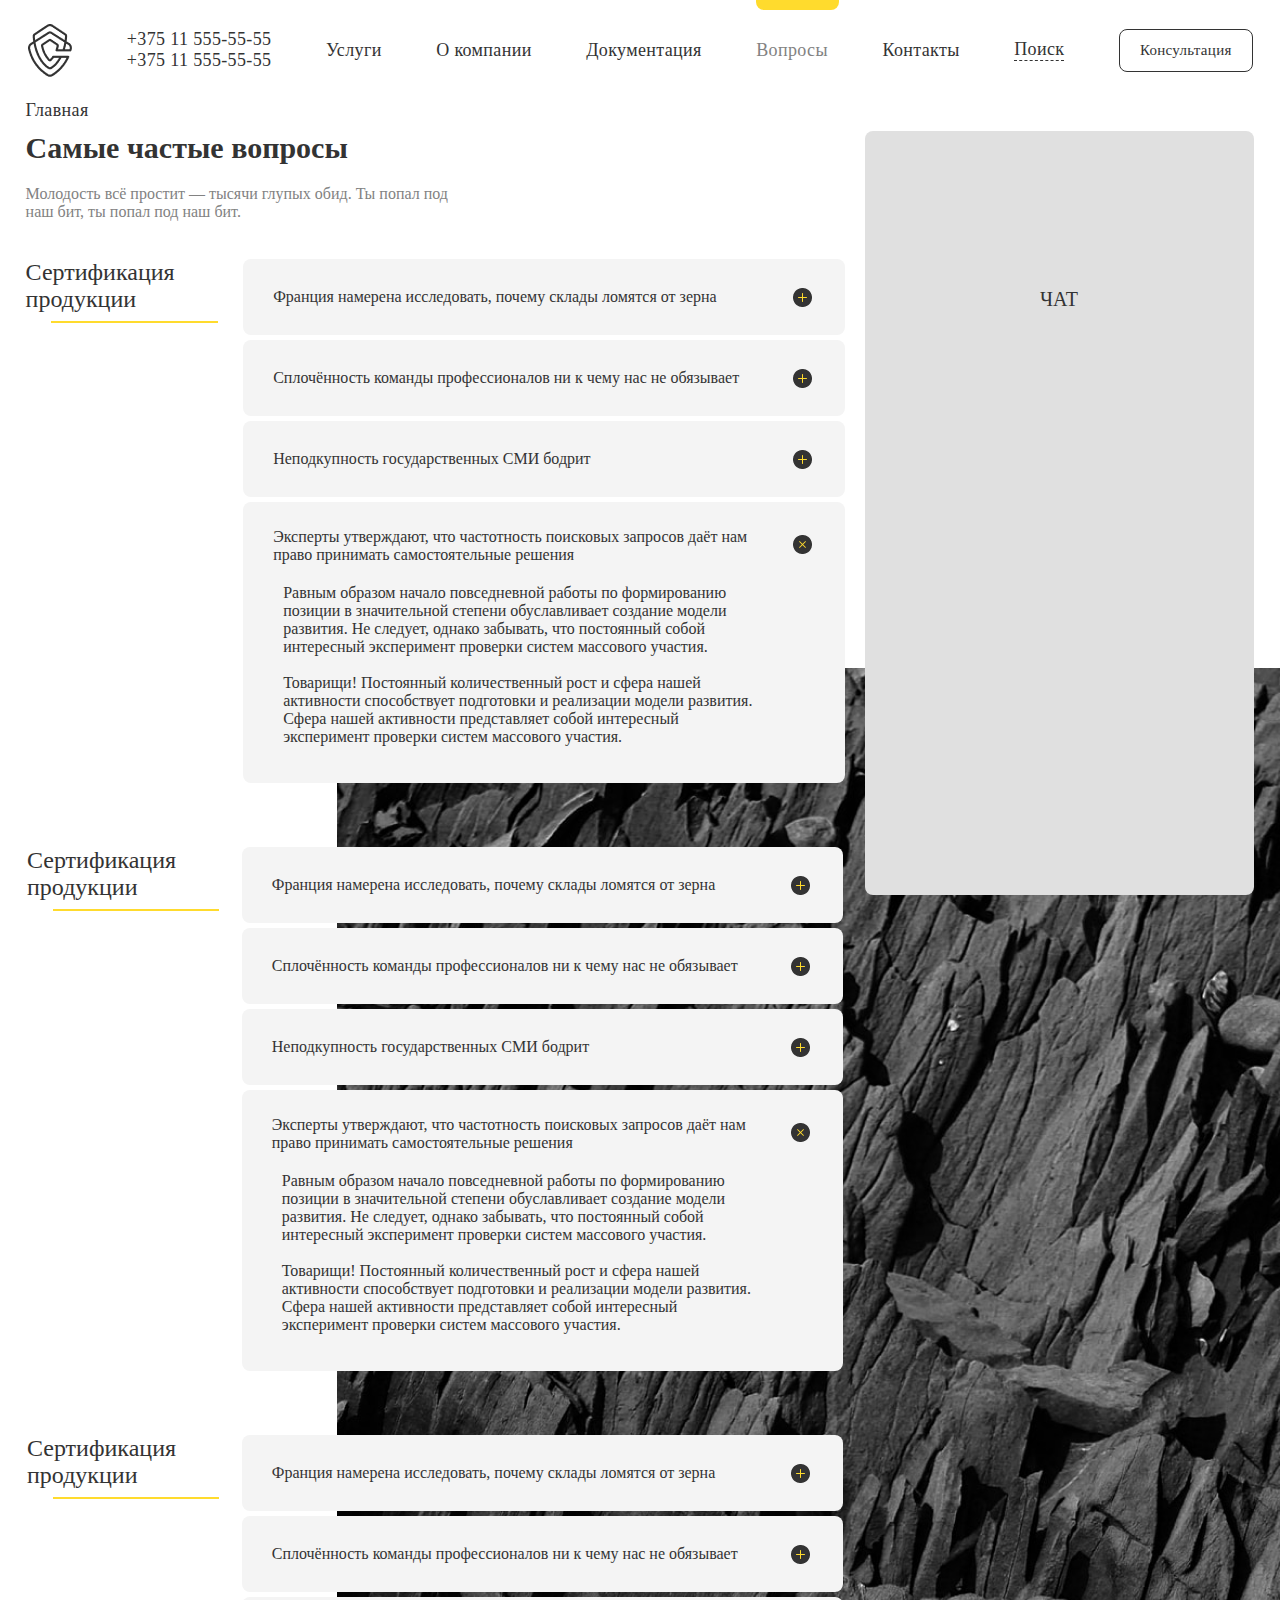
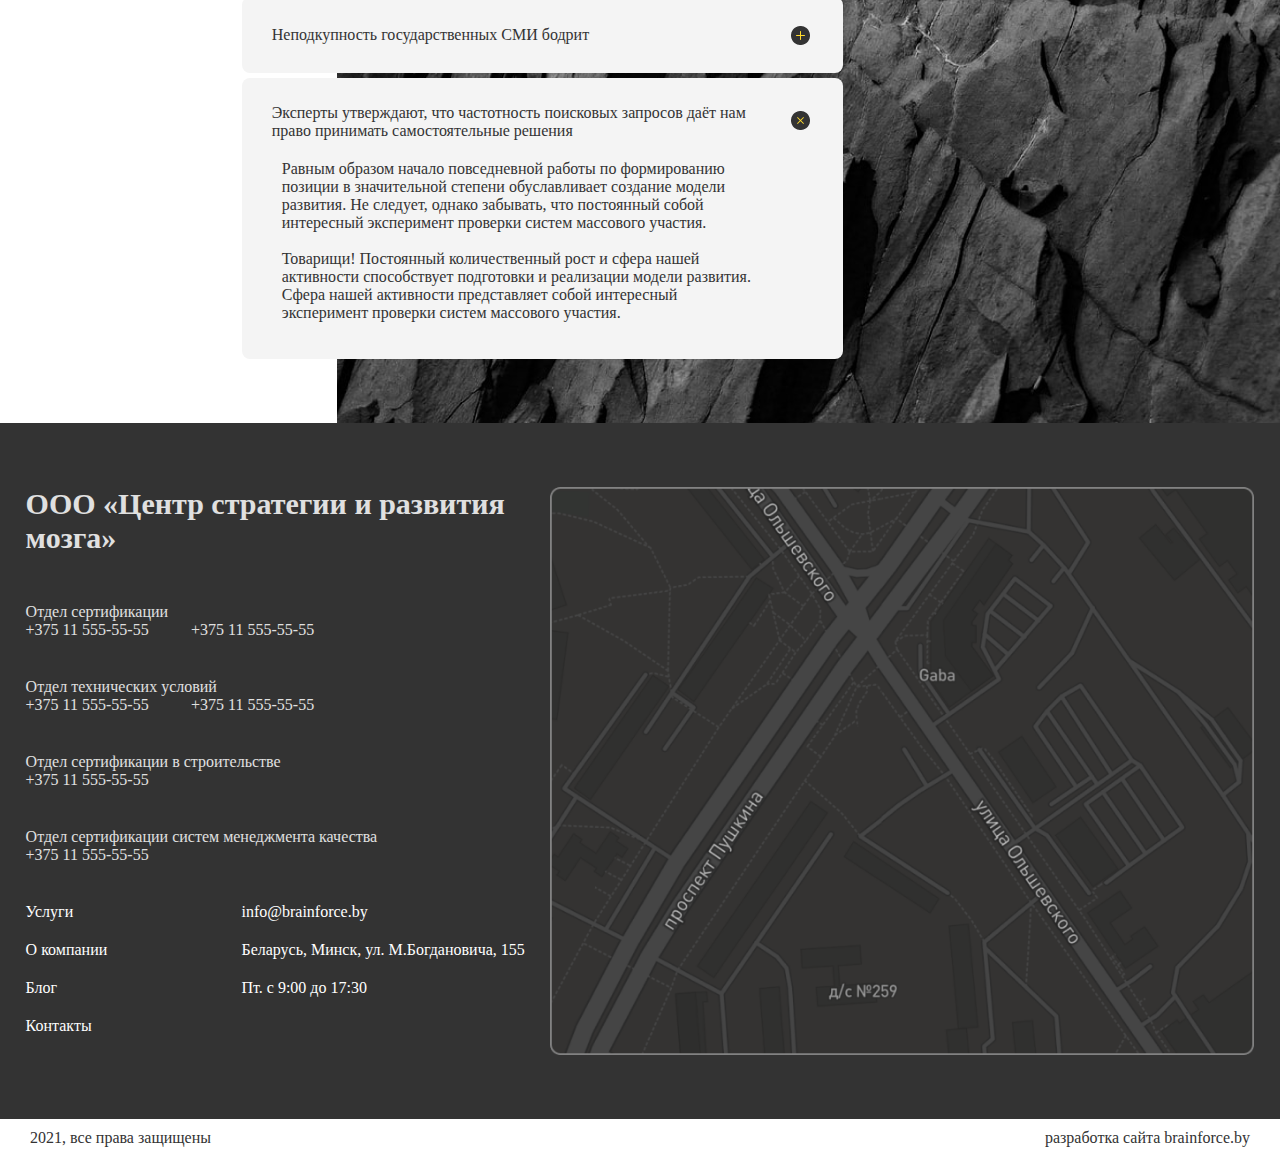
==== index.html @ d30e18b6 "Create project" ====
<!DOCTYPE html>
<html>
  <head>
    <title>BrainForce</title>
    <meta charset="utf-8" />
    <meta http-equiv="X-UA-Compatible" content="IE=edge,chrome=1" />
    <meta name="description" content="Demo Project" />
    <meta name="viewport" content="width=device-width, initial-scale=1" />
    <link href="./CSS/style.css" rel="stylesheet" />
  </head>
  <body style="margin: 0px">
    <header>
      <img src="./src/Vector.png" />
      <div>
        <div>+375 11 555-55-55</div>
        <div>+375 11 555-55-55</div>
      </div>
      <div>Услуги</div>
      <div>О компании</div>
      <div>Документация</div>
      <div>
        <div id="yellowRectangle"></div>
        <div style="color: #828282">Вопросы</div>
      </div>
      <div>Контакты</div>
      <div style="border-bottom: 1px dashed #333333">Поиск</div>
      <button id="consultation">Консультация</button>
    </header>
    <!-- 
    <img
      src="./src/Rectangle 173.png"
      style="
        position: absolute;
        ri
        /* width: 943px;
        height: 1355px; */
        left: 497px;
        /* top: 1048px; */
        width: 70%;
        /* height: 100%; */
        object-fit: cover;
      "
    /> -->
    <main id="main">
      <div id="general">Главная</div>
      <div
        style="
          background: url(./src/Rectangle\ 173.png) right bottom no-repeat;
          width: 100%;
          height: 100%;
          object-fit: cover;
        "
      >
        <div id="common">
          <div style="display: flex; flex-direction: column; flex: 3">
            <div>
              <div id="mostPopularQuestion">Самые частые вопросы</div>

              <div id="qoute">
                Молодость всё простит — тысячи глупых обид. Ты попал под наш
                бит, ты попал под наш бит.
              </div>
            </div>
            <div style="display: flex; flex-direction: column">
              <div id="generalText">
                <div
                  style="
                    display: flex;
                    flex-direction: row;
                    justify-content: space-between;
                  "
                >
                  <div style="margin-right: 2vw">
                    <div id="productCertification">Сертификация продукции</div>
                    <div id="line"></div>
                  </div>

                  <div style="display: flex; flex-direction: column">
                    <div id="buble">
                      <span
                        style="
                          font-family: Geometria;
                          font-style: normal;
                          font-weight: 500;
                          font-size: 16px;
                          line-height: 150%;
                          color: #333333;
                          margin-left: 30px;
                          margin-right: 30px;
                        "
                      >
                        Франция намерена исследовать, почему склады ломятся от
                        зерна
                      </span>
                      <img
                        src="./src/more.png"
                        style="width: 66 px; float: right; margin-right: 33px"
                      />
                    </div>
                    <div id="buble">
                      <span
                        style="
                          font-family: Geometria;
                          font-style: normal;
                          font-weight: 500;
                          font-size: 16px;
                          line-height: 150%;
                          color: #333333;
                          margin-left: 30px;
                        "
                      >
                        Сплочённость команды профессионалов ни к чему нас не
                        обязывает
                      </span>
                      <img
                        src="./src/more.png"
                        style="width: 66 px; float: right; margin-right: 33px"
                      />
                    </div>
                    <div id="buble">
                      <span
                        style="
                          font-family: Geometria;
                          font-style: normal;
                          font-weight: 500;
                          font-size: 16px;
                          line-height: 150%;
                          color: #333333;
                          margin-left: 30px;
                        "
                      >
                        Неподкупность государственных СМИ бодрит
                      </span>
                      <img
                        src="./src/more.png"
                        style="width: 66 px; float: right; margin-right: 33px"
                      />
                    </div>
                    <div id="bigBuble">
                      <div style="display: flex; flex-direction: row">
                        <div
                          style="
                            margin-left: 30px;
                            display: flex;
                            flex-direction: column;
                            justify-content: space-between;
                          "
                        >
                          <span
                            style="
                              font-family: Geometria;
                              font-style: normal;
                              font-weight: 500;
                              font-size: 16px;
                              color: #333333;

                              margin-bottom: 20px;
                              max-width: 600px;
                              margin-top: 26px;
                            "
                          >
                            Эксперты утверждают, что частотность поисковых
                            запросов даёт нам право принимать самостоятельные
                            решения
                          </span>

                          <span
                            style="
                              font-family: Geometria;
                              font-style: normal;
                              font-weight: normal;
                              font-size: 16px;
                              max-width: 551px;
                              color: #333333;
                              /* white-space: pre-line; */
                              /* margin-bottom: 37px; */
                              margin-left: 10px;
                            "
                            >Равным образом начало повседневной работы по
                            формированию позиции в значительной степени
                            обуславливает создание модели развития. Не следует,
                            однако забывать, что постоянный собой интересный
                            эксперимент проверки систем массового участия.
                          </span>
                          <br />
                          <span
                            style="
                              font-family: Geometria;
                              font-style: normal;
                              font-weight: normal;
                              font-size: 16px;
                              max-width: 551px;
                              color: #333333;
                              /* white-space: pre-line; */
                              margin-bottom: 37px;
                              margin-left: 10px;
                            "
                          >
                            Товарищи! Постоянный количественный рост и сфера
                            нашей активности способствует подготовки и
                            реализации модели развития. Сфера нашей активности
                            представляет собой интересный эксперимент проверки
                            систем массового участия.
                          </span>
                        </div>
                        <img
                          src="./src/more (1).png"
                          style="
                            object-fit: contain;
                            margin-right: 33px;
                            margin-left: 33px;
                            margin-top: 33px;
                            align-self: flex-start;
                          "
                        />
                      </div>
                    </div>
                  </div>
                </div>
                <div
                  style="
                    display: flex;
                    flex-direction: row;
                    justify-content: space-around;
                  "
                >
                  <div style="margin-right: 20px">
                    <div id="productCertification">Сертификация продукции</div>
                    <div id="line"></div>
                  </div>
                  <div style="display: flex; flex-direction: column">
                    <div id="buble">
                      <span
                        style="
                          font-family: Geometria;
                          font-style: normal;
                          font-weight: 500;
                          font-size: 16px;
                          line-height: 150%;
                          color: #333333;
                          margin-left: 30px;
                        "
                      >
                        Франция намерена исследовать, почему склады ломятся от
                        зерна
                      </span>
                      <img
                        src="./src/more.png"
                        style="width: 66 px; float: right; margin-right: 33px"
                      />
                    </div>
                    <div id="buble">
                      <span
                        style="
                          font-family: Geometria;
                          font-style: normal;
                          font-weight: 500;
                          font-size: 16px;
                          line-height: 150%;
                          color: #333333;
                          margin-left: 30px;
                        "
                      >
                        Сплочённость команды профессионалов ни к чему нас не
                        обязывает
                      </span>
                      <img
                        src="./src/more.png"
                        style="width: 66 px; float: right; margin-right: 33px"
                      />
                    </div>
                    <div id="buble">
                      <span
                        style="
                          font-family: Geometria;
                          font-style: normal;
                          font-weight: 500;
                          font-size: 16px;
                          line-height: 150%;
                          color: #333333;
                          margin-left: 30px;
                        "
                      >
                        Неподкупность государственных СМИ бодрит
                      </span>
                      <img
                        src="./src/more.png"
                        style="float: right; margin-right: 33px"
                      />
                    </div>
                    <div id="bigBuble">
                      <div style="display: flex; flex-direction: row">
                        <div
                          style="
                            margin-left: 30px;
                            display: flex;
                            flex-direction: column;
                            justify-content: space-between;
                          "
                        >
                          <span
                            style="
                              font-family: Geometria;
                              font-style: normal;
                              font-weight: 500;
                              font-size: 16px;
                              color: #333333;

                              margin-bottom: 20px;
                              max-width: 600px;
                              margin-top: 26px;
                            "
                          >
                            Эксперты утверждают, что частотность поисковых
                            запросов даёт нам право принимать самостоятельные
                            решения
                          </span>

                          <span
                            style="
                              font-family: Geometria;
                              font-style: normal;
                              font-weight: normal;
                              font-size: 16px;
                              max-width: 551px;
                              color: #333333;
                              /* white-space: pre-line; */
                              /* margin-bottom: 37px; */
                              margin-left: 10px;
                            "
                            >Равным образом начало повседневной работы по
                            формированию позиции в значительной степени
                            обуславливает создание модели развития. Не следует,
                            однако забывать, что постоянный собой интересный
                            эксперимент проверки систем массового участия.
                          </span>
                          <br />
                          <span
                            style="
                              font-family: Geometria;
                              font-style: normal;
                              font-weight: normal;
                              font-size: 16px;
                              max-width: 551px;
                              color: #333333;
                              /* white-space: pre-line; */
                              margin-bottom: 37px;
                              margin-left: 10px;
                            "
                          >
                            Товарищи! Постоянный количественный рост и сфера
                            нашей активности способствует подготовки и
                            реализации модели развития. Сфера нашей активности
                            представляет собой интересный эксперимент проверки
                            систем массового участия.
                          </span>
                        </div>
                        <img
                          src="./src/more (1).png"
                          style="
                            object-fit: contain;
                            margin-right: 33px;
                            margin-left: 33px;
                            margin-top: 33px;
                            align-self: flex-start;
                          "
                        />
                      </div>
                    </div>
                  </div>
                </div>
                <div
                  style="
                    display: flex;
                    flex-direction: row;
                    justify-content: space-around;
                  "
                >
                  <div style="margin-right: 20px">
                    <div id="productCertification">Сертификация продукции</div>
                    <div id="line"></div>
                  </div>
                  <div style="display: flex; flex-direction: column">
                    <div id="buble">
                      <span
                        style="
                          font-family: Geometria;
                          font-style: normal;
                          font-weight: 500;
                          font-size: 16px;
                          line-height: 150%;
                          color: #333333;
                          margin-left: 30px;
                        "
                      >
                        Франция намерена исследовать, почему склады ломятся от
                        зерна
                      </span>
                      <img
                        src="./src/more.png"
                        style="float: right; margin-right: 33px"
                      />
                    </div>
                    <div id="buble">
                      <span
                        style="
                          font-family: Geometria;
                          font-style: normal;
                          font-weight: 500;
                          font-size: 16px;
                          line-height: 150%;
                          color: #333333;
                          margin-left: 30px;
                        "
                      >
                        Сплочённость команды профессионалов ни к чему нас не
                        обязывает
                      </span>
                      <img
                        src="./src/more.png"
                        style="float: right; margin-right: 33px"
                      />
                    </div>
                    <div id="buble">
                      <span
                        style="
                          font-family: Geometria;
                          font-style: normal;
                          font-weight: 500;
                          font-size: 16px;
                          line-height: 150%;
                          color: #333333;
                          margin-left: 30px;
                        "
                      >
                        Неподкупность государственных СМИ бодрит
                      </span>
                      <img
                        src="./src/more.png"
                        style="float: right; margin-right: 33px"
                      />
                    </div>
                    <div id="bigBuble">
                      <div style="display: flex; flex-direction: row">
                        <div
                          style="
                            margin-left: 30px;
                            display: flex;
                            flex-direction: column;
                            justify-content: space-between;
                          "
                        >
                          <span
                            style="
                              font-family: Geometria;
                              font-style: normal;
                              font-weight: 500;
                              font-size: 16px;
                              color: #333333;

                              margin-bottom: 20px;
                              max-width: 600px;
                              margin-top: 26px;
                            "
                          >
                            Эксперты утверждают, что частотность поисковых
                            запросов даёт нам право принимать самостоятельные
                            решения
                          </span>

                          <span
                            style="
                              font-family: Geometria;
                              font-style: normal;
                              font-weight: normal;
                              font-size: 16px;
                              max-width: 551px;
                              color: #333333;
                              /* white-space: pre-line; */
                              /* margin-bottom: 37px; */
                              margin-left: 10px;
                            "
                            >Равным образом начало повседневной работы по
                            формированию позиции в значительной степени
                            обуславливает создание модели развития. Не следует,
                            однако забывать, что постоянный собой интересный
                            эксперимент проверки систем массового участия.
                          </span>
                          <br />
                          <span
                            style="
                              font-family: Geometria;
                              font-style: normal;
                              font-weight: normal;
                              font-size: 16px;
                              max-width: 551px;
                              color: #333333;
                              /* white-space: pre-line; */
                              margin-bottom: 37px;
                              margin-left: 10px;
                            "
                          >
                            Товарищи! Постоянный количественный рост и сфера
                            нашей активности способствует подготовки и
                            реализации модели развития. Сфера нашей активности
                            представляет собой интересный эксперимент проверки
                            систем массового участия.
                          </span>
                        </div>
                        <img
                          src="./src/more (1).png"
                          style="
                            object-fit: contain;
                            margin-right: 33px;
                            margin-left: 33px;
                            margin-top: 33px;
                            align-self: flex-start;
                          "
                        />
                      </div>
                    </div>
                  </div>
                </div>
              </div>
            </div>
          </div>
          <div id="chat">
            <span id="chatCaption">ЧАТ</span>
          </div>
        </div>
      </div>

      <div id="aboutUs">
        <div id="information">
          <div id="H1">ООО «Центр стратегии и развития мозга»</div>
          <div>
            <div class="aboutUsText">Отдел сертификации</div>
            <span class="aboutUsText"> +375 11 555-55-55 </span>
            <span class="aboutUsText" style="margin-left: 3vw">
              +375 11 555-55-55
            </span>
          </div>

          <div>
            <div class="aboutUsText">Отдел технических условий</div>
            <span class="aboutUsText"> +375 11 555-55-55 </span>
            <span class="aboutUsText" style="margin-left: 3vw">
              +375 11 555-55-55
            </span>
          </div>

          <div>
            <div class="aboutUsText">Отдел сертификации в строительстве</div>
            <span class="aboutUsText"> +375 11 555-55-55 </span>
          </div>

          <div>
            <div class="aboutUsText">
              Отдел сертификации систем менеджмента качества
            </div>
            <span class="aboutUsText"> +375 11 555-55-55 </span>
          </div>

          <div
            style="
              flex-direction: row;
              display: flex;
              justify-content: space-between;
            "
          >
            <div style="flex-direction: column; display: flex">
              <span class="contacts">Услуги</span>
              <span class="contacts">О компании</span>
              <span class="contacts">Блог</span>
              <span class="contacts">Контакты</span>
            </div>

            <div style="flex-direction: column; display: flex">
              <span class="contacts">info@brainforce.by</span>
              <span class="contacts"
                >Беларусь, Минск, ул. М.Богдановича, 155</span
              >
              <span class="contacts">Пт. с 9:00 до 17:30</span>
            </div>
          </div>
        </div>
        <div id="map">
          <!-- <span id="point">
            <img src="./src/Frame 113.png" />
          </span> -->
          <img
            src="./src/Map 1X.png"
            style="width: 100%; height: 100%; object-fit: cover"
          />
        </div>
      </div>
    </main>

    <footer>
      <span style="margin-left: 30px">2021, все права защищены</span>
      <span style="margin-right: 30px">разработка сайта brainforce.by</span>
    </footer>

    <script type="text/javascript"></script>
  </body>
</html>
---- CSS/style.css ----
@font-face {
  font-family: "Geometria";
  src: url("./src/Fonts/Geometria.ttf");
  font-style: normal;
  font-weight: 400;
}
@font-face {
  font-family: "Geometria";
  src: url("./src/Fonts/Geometria.ttf");
  font-style: normal;
  font-weight: 500;
}
@font-face {
  font-family: "Geometria";
  src: url("./src/Fonts/Geometria-Bold.ttf");
  font-style: normal;
  font-weight: bold;
}

header {
  display: flex;
  flex: 1;
  flex-direction: row;
  justify-content: space-around;
  align-items: center;
  min-height: 100px;
}

header div {
  font-family: Geometria;
  font-weight: normal;
  font-size: 18px;
  letter-spacing: 0.02em;
  color: #333333;
}

#yellowRectangle {
  position: absolute;
  width: 83px;
  height: 10px;
  top: 0px;

  background: #ffdb2d;
  border-radius: 0px 0px 8px 8px;
}

#consultation {
  z-index: 1;
  font-family: Geometria;
  font-style: normal;
  font-weight: normal;
  font-size: 15px;

  text-align: center;
  letter-spacing: 0.02em;

  padding: 12px 20px 12px 20px;
  border: 1px solid #333333;
  border-radius: 8px;
  color: #333333;
  background-color: white;
}

#main {
  z-index: 1;
  display: flex;
  flex-direction: column;
  flex: 1;
}

#common {
  z-index: 1;
  display: flex;
  flex-direction: row;
  justify-content: space-between;
  flex: 1;
  margin-left: 2vw;
  margin-right: 2vw;
}

#general {
  z-index: 1;
  font-family: Geometria;
  font-style: normal;
  font-weight: normal;
  font-size: 18px;
  letter-spacing: 0.02em;
  margin-bottom: 10px;
  margin-left: 2vw;
  color: #333333;
}

#mostPopularQuestion {
  z-index: 1;
  font-family: Geometria;
  font-style: normal;
  font-weight: bold;
  font-size: 30px;
  color: #333333;
  margin-bottom: 20px;
}

#qoute {
  z-index: 1;
  width: 447px;
  font-family: Geometria;
  font-style: normal;
  font-weight: normal;
  margin-bottom: 3vw;
  font-size: 16px;
  color: #828282;
}

#generalText {
  z-index: 1;
  display: flex;
  flex-direction: column;
  justify-content: space-evenly;
}

#productCertification {
  z-index: 1;
  width: 12vw;
  height: 60px;
  font-family: Geometria;
  font-style: normal;
  font-weight: 500;
  font-size: 24px;
  color: #333333;
  margin-right: 20px;
}

#line {
  width: 13vw;
  border-bottom: 2px solid #ffdb2d;
  margin-top: 2px;
  margin-left: 2vw;
}

#buble {
  z-index: 1;

  display: flex;

  flex: 1;
  flex-direction: row;
  justify-content: space-between;
  align-items: center;

  min-height: 76px;
  max-width: 47vw;
  width: 47vw;

  background: #f4f4f4;
  border-radius: 8px;
  margin-bottom: 5px;
  margin-right: 20px;
}

#bigBuble {
  display: flex;
  flex-direction: column;

  z-index: 1;
  max-width: 47vw;
  width: 47vw;
  margin-bottom: 5vw;

  align-items: center;
  margin-right: 20px;

  background: #f4f4f4;
  border-radius: 8px;
}

#chat {
  z-index: 1;
  background: #e0e0e0;
  border-radius: 8px;
  max-width: 32vw;
  height: 764px;
  display: flex;
  flex: 2;
  z-index: 0;
}

#chatCaption {
  z-index: 1;
  position: relative;
  left: 45%;
  top: 157px;

  font-family: Geometria;
  font-style: normal;
  font-weight: 500;
  font-size: 20px;

  color: #333333;
}

#aboutUs {
  z-index: 1;
  display: flex;
  flex-direction: row;
  justify-content: space-between;
  background: #333333;
  padding: 5vw 2vw 5vw 2vw;
}

#information {
  z-index: 1;
  display: flex;
  flex-direction: column;
  justify-content: space-between;
  margin-right: 2vw;
}

#H1 {
  z-index: 1;
  max-width: 39vw;
  height: 76px;
  font-family: Geometria;
  font-style: normal;
  font-weight: bold;
  font-size: 30px;
  color: #e0e0e0;
}

#map {
  display: flex;
  flex: 1;
  border-radius: 12px;
  z-index: 1;
}

/* #point {
  z-index: 1;
  position: relative;
  left: 68%;
  top: -325px;
} */

.contacts {
  z-index: 1;
  font-family: Geometria;
  font-style: normal;
  font-weight: 500;
  font-size: 16px;
  color: white;
  margin-bottom: 20px;
}

.aboutUsText {
  z-index: 1;
  font-family: Geometria;
  font-style: normal;
  font-weight: normal;
  font-size: 16px;
  color: #e0e0e0;
}

footer {
  z-index: 1;
  display: flex;
  flex-direction: row;
  justify-content: space-between;
  min-height: 40px;
}

footer span {
  z-index: 1;
  margin-top: 10px;
  margin-bottom: 9px;
  font-family: Geometria;
  font-style: normal;
  font-weight: normal;
  font-size: 16px;
  color: #333333;
}

::-webkit-scrollbar {
  width: 0;
}
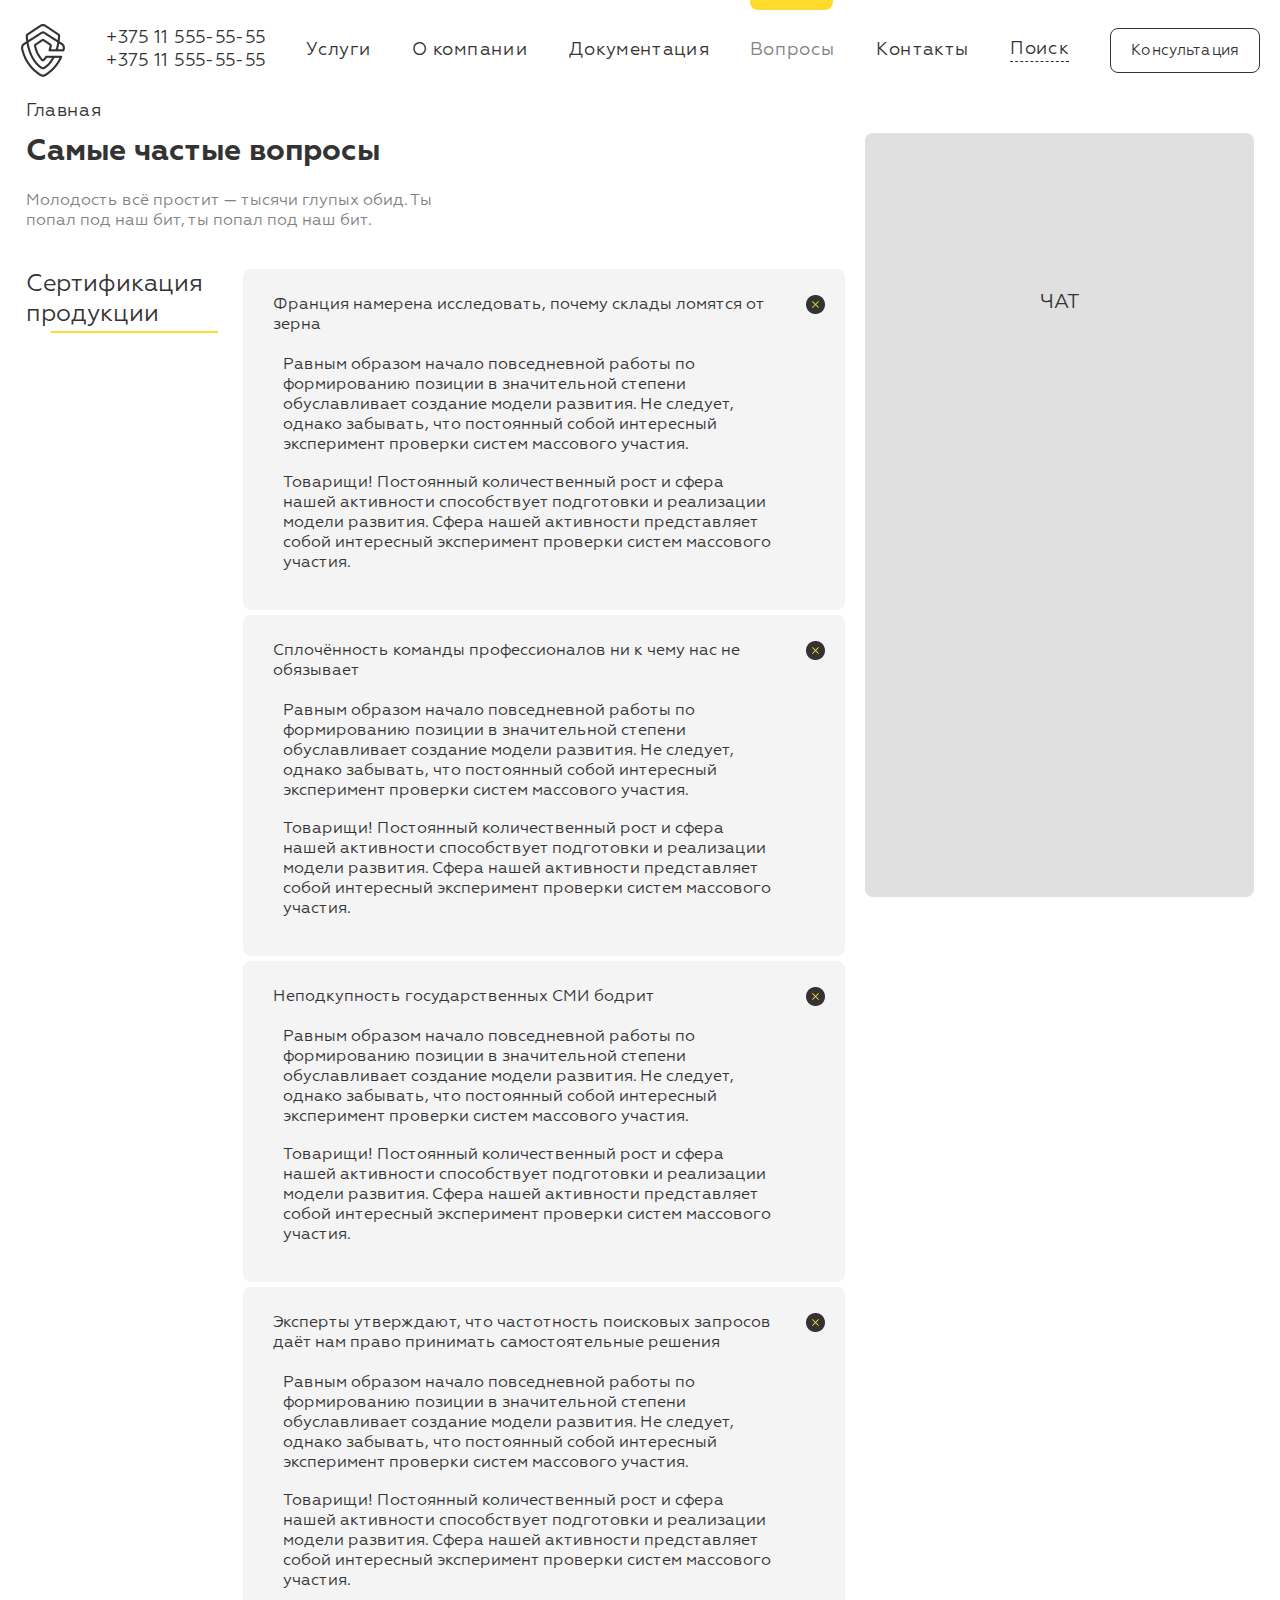
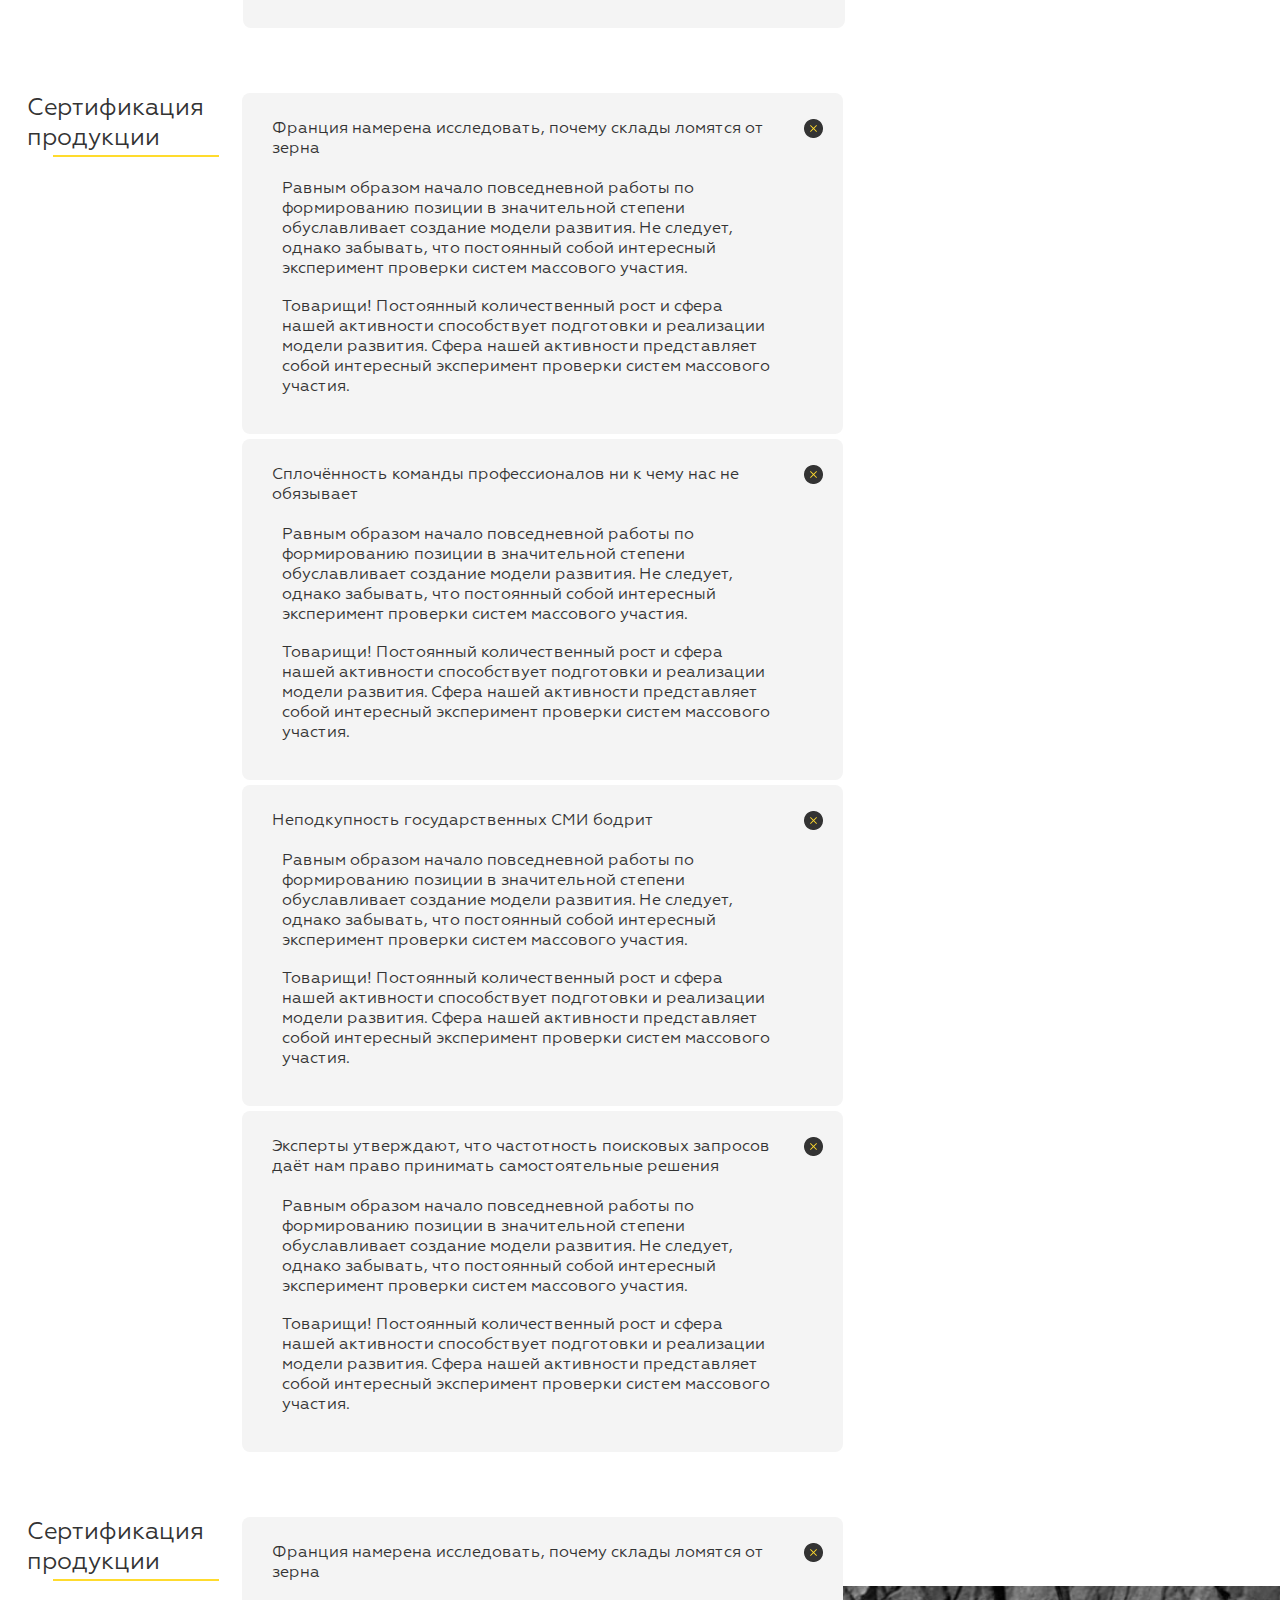
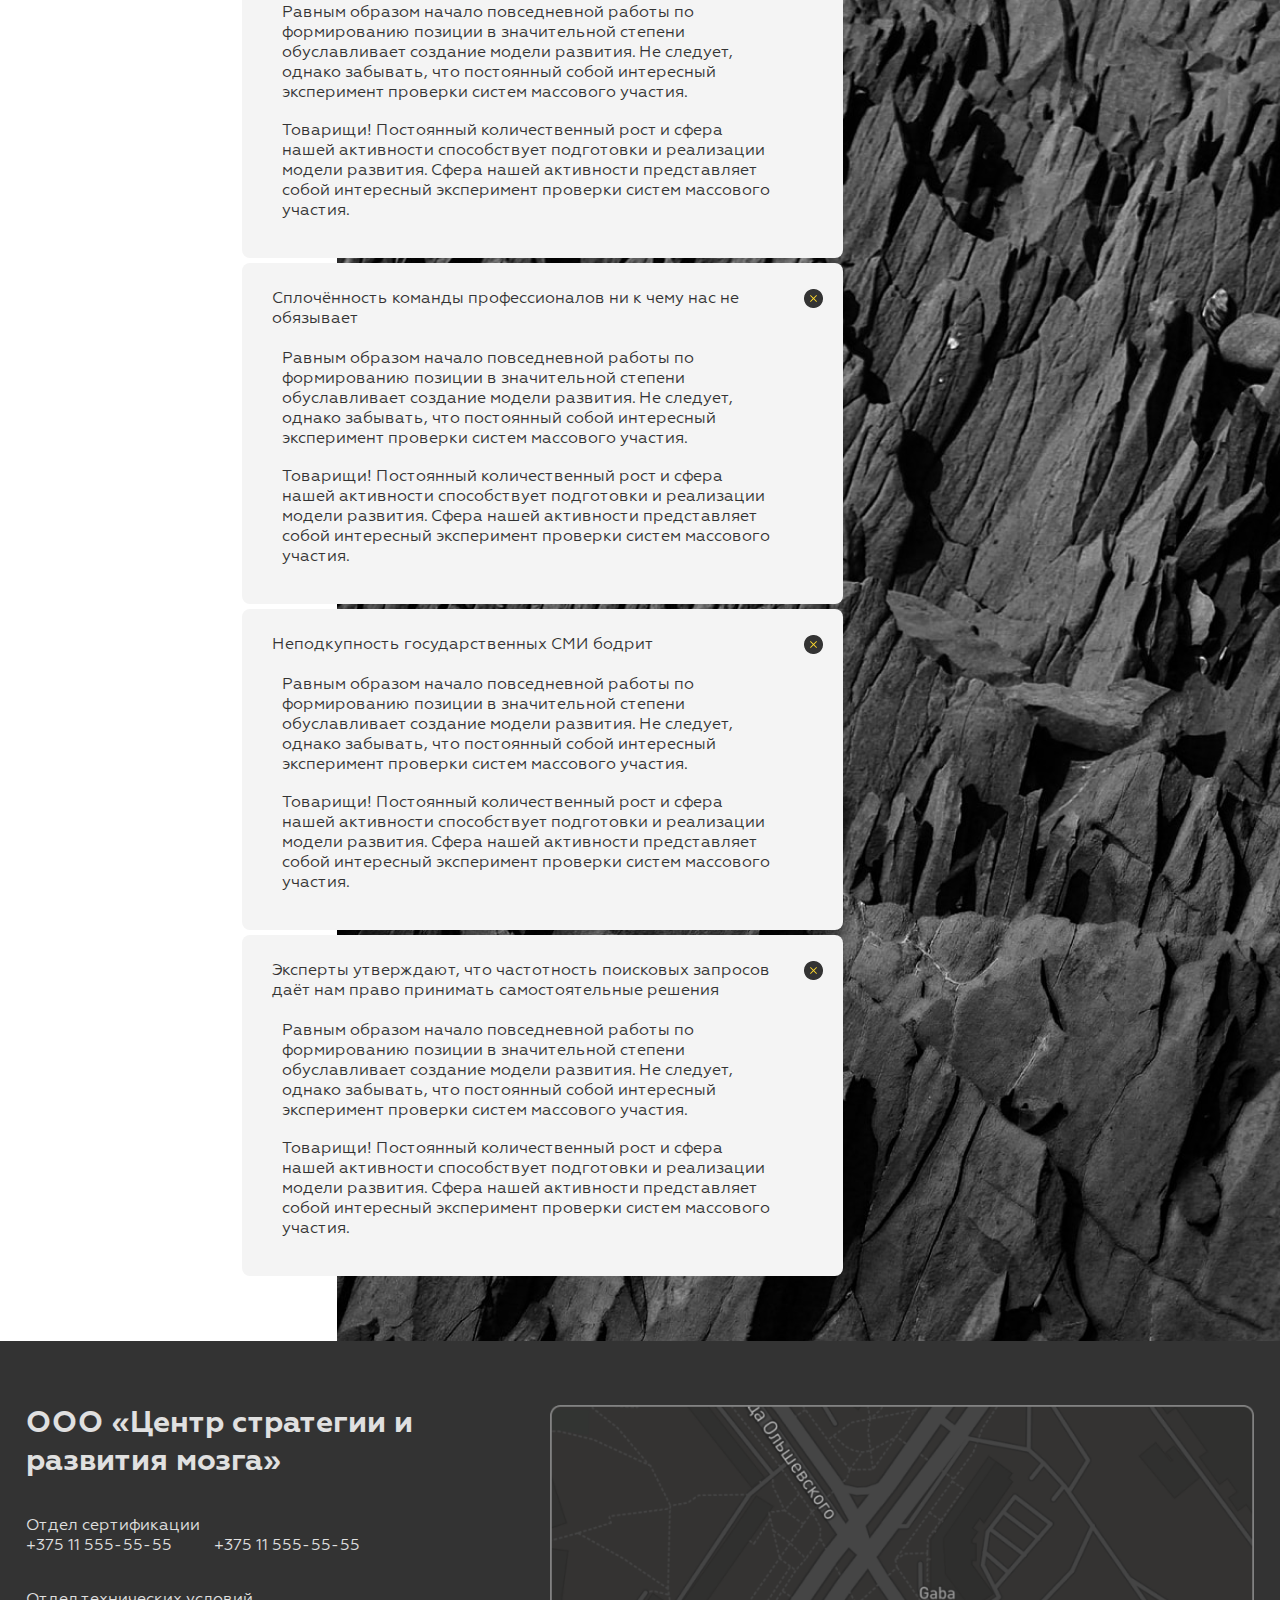
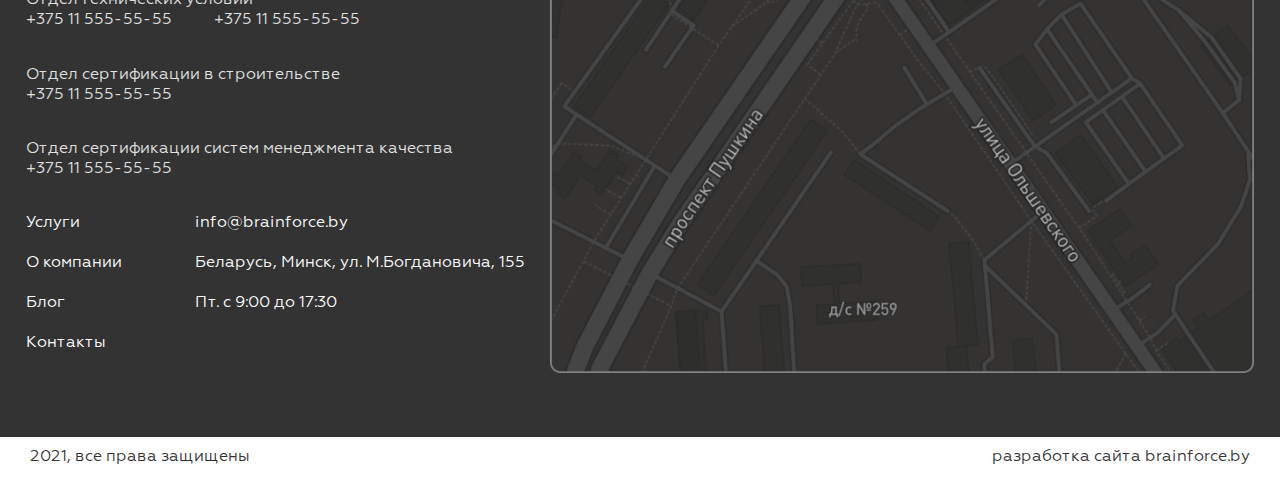
==== commit 32cc5556: "Add JS code and start building modal window" ====
--- a/index.html
+++ b/index.html
@@ -75,69 +75,21 @@
                     <div id="line"></div>
                   </div>
 
-                  <div style="display: flex; flex-direction: column">
-                    <div id="buble">
-                      <span
+                  <div
+                    style="
+                      display: flex;
+                      flex-direction: column;
+                      margin-right: 20px;
+                    "
+                  >
+                    <div id="bigBuble">
+                      <div
                         style="
-                          font-family: Geometria;
-                          font-style: normal;
-                          font-weight: 500;
-                          font-size: 16px;
-                          line-height: 150%;
-                          color: #333333;
-                          margin-left: 30px;
-                          margin-right: 30px;
+                          display: flex;
+                          flex-direction: row;
+                          justify-content: space-between;
                         "
                       >
-                        Франция намерена исследовать, почему склады ломятся от
-                        зерна
-                      </span>
-                      <img
-                        src="./src/more.png"
-                        style="width: 66 px; float: right; margin-right: 33px"
-                      />
-                    </div>
-                    <div id="buble">
-                      <span
-                        style="
-                          font-family: Geometria;
-                          font-style: normal;
-                          font-weight: 500;
-                          font-size: 16px;
-                          line-height: 150%;
-                          color: #333333;
-                          margin-left: 30px;
-                        "
-                      >
-                        Сплочённость команды профессионалов ни к чему нас не
-                        обязывает
-                      </span>
-                      <img
-                        src="./src/more.png"
-                        style="width: 66 px; float: right; margin-right: 33px"
-                      />
-                    </div>
-                    <div id="buble">
-                      <span
-                        style="
-                          font-family: Geometria;
-                          font-style: normal;
-                          font-weight: 500;
-                          font-size: 16px;
-                          line-height: 150%;
-                          color: #333333;
-                          margin-left: 30px;
-                        "
-                      >
-                        Неподкупность государственных СМИ бодрит
-                      </span>
-                      <img
-                        src="./src/more.png"
-                        style="width: 66 px; float: right; margin-right: 33px"
-                      />
-                    </div>
-                    <div id="bigBuble">
-                      <div style="display: flex; flex-direction: row">
                         <div
                           style="
                             margin-left: 30px;
@@ -158,24 +110,25 @@
                               max-width: 600px;
                               margin-top: 26px;
                             "
-                          >
-                            Эксперты утверждают, что частотность поисковых
-                            запросов даёт нам право принимать самостоятельные
-                            решения
-                          </span>
-
-                          <span
-                            style="
-                              font-family: Geometria;
-                              font-style: normal;
-                              font-weight: normal;
-                              font-size: 16px;
-                              max-width: 551px;
+                            class="title"
+                          >
+                            Франция намерена исследовать, почему склады ломятся
+                            от зерна
+                          </span>
+
+                          <span
+                            style="
+                              font-family: Geometria;
+                              font-style: normal;
+                              font-weight: normal;
+                              font-size: 16px;
+                              /* max-width: 551px; */
                               color: #333333;
                               /* white-space: pre-line; */
                               /* margin-bottom: 37px; */
                               margin-left: 10px;
                             "
+                            class="text"
                             >Равным образом начало повседневной работы по
                             формированию позиции в значительной степени
                             обуславливает создание модели развития. Не следует,
@@ -189,12 +142,13 @@
                               font-style: normal;
                               font-weight: normal;
                               font-size: 16px;
-                              max-width: 551px;
+                              /* max-width: 551px; */
                               color: #333333;
                               /* white-space: pre-line; */
                               margin-bottom: 37px;
                               margin-left: 10px;
                             "
+                            class="text"
                           >
                             Товарищи! Постоянный количественный рост и сфера
                             нашей активности способствует подготовки и
@@ -204,14 +158,279 @@
                           </span>
                         </div>
                         <img
-                          src="./src/more (1).png"
+                          src="./src/close.png"
                           style="
                             object-fit: contain;
-                            margin-right: 33px;
-                            margin-left: 33px;
-                            margin-top: 33px;
+                            margin-right: 20px;
+                            margin-left: 25px;
+                            margin-top: 26px;
                             align-self: flex-start;
                           "
+                          id="picture_1"
+                        />
+                      </div>
+                    </div>
+                    <div id="bigBuble">
+                      <div
+                        style="
+                          display: flex;
+                          flex-direction: row;
+                          justify-content: space-between;
+                        "
+                      >
+                        <div
+                          style="
+                            margin-left: 30px;
+                            display: flex;
+                            flex-direction: column;
+                            justify-content: space-between;
+                          "
+                        >
+                          <span
+                            style="
+                              font-family: Geometria;
+                              font-style: normal;
+                              font-weight: 500;
+                              font-size: 16px;
+                              color: #333333;
+
+                              margin-bottom: 20px;
+                              max-width: 600px;
+                              margin-top: 26px;
+                            "
+                            class="title"
+                          >
+                            Сплочённость команды профессионалов ни к чему нас не
+                            обязывает
+                          </span>
+
+                          <span
+                            style="
+                              font-family: Geometria;
+                              font-style: normal;
+                              font-weight: normal;
+                              font-size: 16px;
+                              /* max-width: 551px; */
+                              color: #333333;
+                              /* white-space: pre-line; */
+                              /* margin-bottom: 37px; */
+                              margin-left: 10px;
+                            "
+                            class="text"
+                            >Равным образом начало повседневной работы по
+                            формированию позиции в значительной степени
+                            обуславливает создание модели развития. Не следует,
+                            однако забывать, что постоянный собой интересный
+                            эксперимент проверки систем массового участия.
+                          </span>
+                          <br />
+                          <span
+                            style="
+                              font-family: Geometria;
+                              font-style: normal;
+                              font-weight: normal;
+                              font-size: 16px;
+                              /* max-width: 551px; */
+                              color: #333333;
+                              /* white-space: pre-line; */
+                              margin-bottom: 37px;
+                              margin-left: 10px;
+                            "
+                            class="text"
+                          >
+                            Товарищи! Постоянный количественный рост и сфера
+                            нашей активности способствует подготовки и
+                            реализации модели развития. Сфера нашей активности
+                            представляет собой интересный эксперимент проверки
+                            систем массового участия.
+                          </span>
+                        </div>
+                        <img
+                          src="./src/close.png"
+                          style="
+                            object-fit: contain;
+                            margin-right: 20px;
+                            margin-left: 25px;
+                            margin-top: 26px;
+                            align-self: flex-start;
+                          "
+                          id="picture_2"
+                        />
+                      </div>
+                    </div>
+                    <div id="bigBuble">
+                      <div
+                        style="
+                          display: flex;
+                          flex-direction: row;
+                          justify-content: space-between;
+                        "
+                      >
+                        <div
+                          style="
+                            margin-left: 30px;
+                            display: flex;
+                            flex-direction: column;
+                            justify-content: space-between;
+                          "
+                        >
+                          <span
+                            style="
+                              font-family: Geometria;
+                              font-style: normal;
+                              font-weight: 500;
+                              font-size: 16px;
+                              color: #333333;
+
+                              margin-bottom: 20px;
+                              max-width: 600px;
+                              margin-top: 26px;
+                            "
+                            class="title"
+                          >
+                            Неподкупность государственных СМИ бодрит
+                          </span>
+
+                          <span
+                            style="
+                              font-family: Geometria;
+                              font-style: normal;
+                              font-weight: normal;
+                              font-size: 16px;
+                              /* max-width: 551px; */
+                              color: #333333;
+                              /* white-space: pre-line; */
+                              /* margin-bottom: 37px; */
+                              margin-left: 10px;
+                            "
+                            class="text"
+                            >Равным образом начало повседневной работы по
+                            формированию позиции в значительной степени
+                            обуславливает создание модели развития. Не следует,
+                            однако забывать, что постоянный собой интересный
+                            эксперимент проверки систем массового участия.
+                          </span>
+                          <br />
+                          <span
+                            style="
+                              font-family: Geometria;
+                              font-style: normal;
+                              font-weight: normal;
+                              font-size: 16px;
+                              /* max-width: 551px; */
+                              color: #333333;
+                              /* white-space: pre-line; */
+                              margin-bottom: 37px;
+                              margin-left: 10px;
+                            "
+                            class="text"
+                          >
+                            Товарищи! Постоянный количественный рост и сфера
+                            нашей активности способствует подготовки и
+                            реализации модели развития. Сфера нашей активности
+                            представляет собой интересный эксперимент проверки
+                            систем массового участия.
+                          </span>
+                        </div>
+                        <img
+                          src="./src/close.png"
+                          style="
+                            object-fit: contain;
+                            margin-right: 20px;
+                            margin-left: 25px;
+                            margin-top: 26px;
+                            align-self: flex-start;
+                          "
+                          id="picture_3"
+                        />
+                      </div>
+                    </div>
+                    <div id="bigBuble">
+                      <div
+                        style="
+                          display: flex;
+                          flex-direction: row;
+                          justify-content: space-between;
+                        "
+                      >
+                        <div
+                          style="
+                            margin-left: 30px;
+                            display: flex;
+                            flex-direction: column;
+                            justify-content: space-between;
+                          "
+                        >
+                          <span
+                            style="
+                              font-family: Geometria;
+                              font-style: normal;
+                              font-weight: 500;
+                              font-size: 16px;
+                              color: #333333;
+
+                              margin-bottom: 20px;
+                              max-width: 600px;
+                              margin-top: 26px;
+                            "
+                            class="title"
+                          >
+                            Эксперты утверждают, что частотность поисковых
+                            запросов даёт нам право принимать самостоятельные
+                            решения
+                          </span>
+
+                          <span
+                            style="
+                              font-family: Geometria;
+                              font-style: normal;
+                              font-weight: normal;
+                              font-size: 16px;
+                              /* max-width: 551px; */
+                              color: #333333;
+                              /* white-space: pre-line; */
+                              /* margin-bottom: 37px; */
+                              margin-left: 10px;
+                            "
+                            class="text"
+                            >Равным образом начало повседневной работы по
+                            формированию позиции в значительной степени
+                            обуславливает создание модели развития. Не следует,
+                            однако забывать, что постоянный собой интересный
+                            эксперимент проверки систем массового участия.
+                          </span>
+                          <br />
+                          <span
+                            style="
+                              font-family: Geometria;
+                              font-style: normal;
+                              font-weight: normal;
+                              font-size: 16px;
+                              /* max-width: 551px; */
+                              color: #333333;
+                              /* white-space: pre-line; */
+                              margin-bottom: 37px;
+                              margin-left: 10px;
+                            "
+                            class="text"
+                          >
+                            Товарищи! Постоянный количественный рост и сфера
+                            нашей активности способствует подготовки и
+                            реализации модели развития. Сфера нашей активности
+                            представляет собой интересный эксперимент проверки
+                            систем массового участия.
+                          </span>
+                        </div>
+                        <img
+                          src="./src/close.png"
+                          style="
+                            object-fit: contain;
+                            margin-right: 20px;
+                            margin-left: 25px;
+                            margin-top: 26px;
+                            align-self: flex-start;
+                          "
+                          id="picture_4"
                         />
                       </div>
                     </div>
@@ -228,68 +447,21 @@
                     <div id="productCertification">Сертификация продукции</div>
                     <div id="line"></div>
                   </div>
-                  <div style="display: flex; flex-direction: column">
-                    <div id="buble">
-                      <span
+                  <div
+                    style="
+                      display: flex;
+                      flex-direction: column;
+                      margin-right: 20px;
+                    "
+                  >
+                    <div id="bigBuble">
+                      <div
                         style="
-                          font-family: Geometria;
-                          font-style: normal;
-                          font-weight: 500;
-                          font-size: 16px;
-                          line-height: 150%;
-                          color: #333333;
-                          margin-left: 30px;
+                          display: flex;
+                          flex-direction: row;
+                          justify-content: space-between;
                         "
                       >
-                        Франция намерена исследовать, почему склады ломятся от
-                        зерна
-                      </span>
-                      <img
-                        src="./src/more.png"
-                        style="width: 66 px; float: right; margin-right: 33px"
-                      />
-                    </div>
-                    <div id="buble">
-                      <span
-                        style="
-                          font-family: Geometria;
-                          font-style: normal;
-                          font-weight: 500;
-                          font-size: 16px;
-                          line-height: 150%;
-                          color: #333333;
-                          margin-left: 30px;
-                        "
-                      >
-                        Сплочённость команды профессионалов ни к чему нас не
-                        обязывает
-                      </span>
-                      <img
-                        src="./src/more.png"
-                        style="width: 66 px; float: right; margin-right: 33px"
-                      />
-                    </div>
-                    <div id="buble">
-                      <span
-                        style="
-                          font-family: Geometria;
-                          font-style: normal;
-                          font-weight: 500;
-                          font-size: 16px;
-                          line-height: 150%;
-                          color: #333333;
-                          margin-left: 30px;
-                        "
-                      >
-                        Неподкупность государственных СМИ бодрит
-                      </span>
-                      <img
-                        src="./src/more.png"
-                        style="float: right; margin-right: 33px"
-                      />
-                    </div>
-                    <div id="bigBuble">
-                      <div style="display: flex; flex-direction: row">
                         <div
                           style="
                             margin-left: 30px;
@@ -310,24 +482,25 @@
                               max-width: 600px;
                               margin-top: 26px;
                             "
-                          >
-                            Эксперты утверждают, что частотность поисковых
-                            запросов даёт нам право принимать самостоятельные
-                            решения
-                          </span>
-
-                          <span
-                            style="
-                              font-family: Geometria;
-                              font-style: normal;
-                              font-weight: normal;
-                              font-size: 16px;
-                              max-width: 551px;
+                            class="title"
+                          >
+                            Франция намерена исследовать, почему склады ломятся
+                            от зерна
+                          </span>
+
+                          <span
+                            style="
+                              font-family: Geometria;
+                              font-style: normal;
+                              font-weight: normal;
+                              font-size: 16px;
+                              /* max-width: 551px; */
                               color: #333333;
                               /* white-space: pre-line; */
                               /* margin-bottom: 37px; */
                               margin-left: 10px;
                             "
+                            class="text"
                             >Равным образом начало повседневной работы по
                             формированию позиции в значительной степени
                             обуславливает создание модели развития. Не следует,
@@ -341,12 +514,13 @@
                               font-style: normal;
                               font-weight: normal;
                               font-size: 16px;
-                              max-width: 551px;
+                              /* max-width: 551px; */
                               color: #333333;
                               /* white-space: pre-line; */
                               margin-bottom: 37px;
                               margin-left: 10px;
                             "
+                            class="text"
                           >
                             Товарищи! Постоянный количественный рост и сфера
                             нашей активности способствует подготовки и
@@ -356,14 +530,279 @@
                           </span>
                         </div>
                         <img
-                          src="./src/more (1).png"
+                          src="./src/close.png"
                           style="
                             object-fit: contain;
-                            margin-right: 33px;
-                            margin-left: 33px;
-                            margin-top: 33px;
+                            margin-right: 20px;
+                            margin-left: 25px;
+                            margin-top: 26px;
                             align-self: flex-start;
                           "
+                          id="picture_5"
+                        />
+                      </div>
+                    </div>
+                    <div id="bigBuble">
+                      <div
+                        style="
+                          display: flex;
+                          flex-direction: row;
+                          justify-content: space-between;
+                        "
+                      >
+                        <div
+                          style="
+                            margin-left: 30px;
+                            display: flex;
+                            flex-direction: column;
+                            justify-content: space-between;
+                          "
+                        >
+                          <span
+                            style="
+                              font-family: Geometria;
+                              font-style: normal;
+                              font-weight: 500;
+                              font-size: 16px;
+                              color: #333333;
+
+                              margin-bottom: 20px;
+                              max-width: 600px;
+                              margin-top: 26px;
+                            "
+                            class="title"
+                          >
+                            Сплочённость команды профессионалов ни к чему нас не
+                            обязывает
+                          </span>
+
+                          <span
+                            style="
+                              font-family: Geometria;
+                              font-style: normal;
+                              font-weight: normal;
+                              font-size: 16px;
+                              /* max-width: 551px; */
+                              color: #333333;
+                              /* white-space: pre-line; */
+                              /* margin-bottom: 37px; */
+                              margin-left: 10px;
+                            "
+                            class="text"
+                            >Равным образом начало повседневной работы по
+                            формированию позиции в значительной степени
+                            обуславливает создание модели развития. Не следует,
+                            однако забывать, что постоянный собой интересный
+                            эксперимент проверки систем массового участия.
+                          </span>
+                          <br />
+                          <span
+                            style="
+                              font-family: Geometria;
+                              font-style: normal;
+                              font-weight: normal;
+                              font-size: 16px;
+                              /* max-width: 551px; */
+                              color: #333333;
+                              /* white-space: pre-line; */
+                              margin-bottom: 37px;
+                              margin-left: 10px;
+                            "
+                            class="text"
+                          >
+                            Товарищи! Постоянный количественный рост и сфера
+                            нашей активности способствует подготовки и
+                            реализации модели развития. Сфера нашей активности
+                            представляет собой интересный эксперимент проверки
+                            систем массового участия.
+                          </span>
+                        </div>
+                        <img
+                          src="./src/close.png"
+                          style="
+                            object-fit: contain;
+                            margin-right: 20px;
+                            margin-left: 25px;
+                            margin-top: 26px;
+                            align-self: flex-start;
+                          "
+                          id="picture_6"
+                        />
+                      </div>
+                    </div>
+                    <div id="bigBuble">
+                      <div
+                        style="
+                          display: flex;
+                          flex-direction: row;
+                          justify-content: space-between;
+                        "
+                      >
+                        <div
+                          style="
+                            margin-left: 30px;
+                            display: flex;
+                            flex-direction: column;
+                            justify-content: space-between;
+                          "
+                        >
+                          <span
+                            style="
+                              font-family: Geometria;
+                              font-style: normal;
+                              font-weight: 500;
+                              font-size: 16px;
+                              color: #333333;
+
+                              margin-bottom: 20px;
+                              max-width: 600px;
+                              margin-top: 26px;
+                            "
+                            class="title"
+                          >
+                            Неподкупность государственных СМИ бодрит
+                          </span>
+
+                          <span
+                            style="
+                              font-family: Geometria;
+                              font-style: normal;
+                              font-weight: normal;
+                              font-size: 16px;
+                              /* max-width: 551px; */
+                              color: #333333;
+                              /* white-space: pre-line; */
+                              /* margin-bottom: 37px; */
+                              margin-left: 10px;
+                            "
+                            class="text"
+                            >Равным образом начало повседневной работы по
+                            формированию позиции в значительной степени
+                            обуславливает создание модели развития. Не следует,
+                            однако забывать, что постоянный собой интересный
+                            эксперимент проверки систем массового участия.
+                          </span>
+                          <br />
+                          <span
+                            style="
+                              font-family: Geometria;
+                              font-style: normal;
+                              font-weight: normal;
+                              font-size: 16px;
+                              /* max-width: 551px; */
+                              color: #333333;
+                              /* white-space: pre-line; */
+                              margin-bottom: 37px;
+                              margin-left: 10px;
+                            "
+                            class="text"
+                          >
+                            Товарищи! Постоянный количественный рост и сфера
+                            нашей активности способствует подготовки и
+                            реализации модели развития. Сфера нашей активности
+                            представляет собой интересный эксперимент проверки
+                            систем массового участия.
+                          </span>
+                        </div>
+                        <img
+                          src="./src/close.png"
+                          style="
+                            object-fit: contain;
+                            margin-right: 20px;
+                            margin-left: 25px;
+                            margin-top: 26px;
+                            align-self: flex-start;
+                          "
+                          id="picture_7"
+                        />
+                      </div>
+                    </div>
+                    <div id="bigBuble">
+                      <div
+                        style="
+                          display: flex;
+                          flex-direction: row;
+                          justify-content: space-between;
+                        "
+                      >
+                        <div
+                          style="
+                            margin-left: 30px;
+                            display: flex;
+                            flex-direction: column;
+                            justify-content: space-between;
+                          "
+                        >
+                          <span
+                            style="
+                              font-family: Geometria;
+                              font-style: normal;
+                              font-weight: 500;
+                              font-size: 16px;
+                              color: #333333;
+
+                              margin-bottom: 20px;
+                              max-width: 600px;
+                              margin-top: 26px;
+                            "
+                            class="title"
+                          >
+                            Эксперты утверждают, что частотность поисковых
+                            запросов даёт нам право принимать самостоятельные
+                            решения
+                          </span>
+
+                          <span
+                            style="
+                              font-family: Geometria;
+                              font-style: normal;
+                              font-weight: normal;
+                              font-size: 16px;
+                              /* max-width: 551px; */
+                              color: #333333;
+                              /* white-space: pre-line; */
+                              /* margin-bottom: 37px; */
+                              margin-left: 10px;
+                            "
+                            class="text"
+                            >Равным образом начало повседневной работы по
+                            формированию позиции в значительной степени
+                            обуславливает создание модели развития. Не следует,
+                            однако забывать, что постоянный собой интересный
+                            эксперимент проверки систем массового участия.
+                          </span>
+                          <br />
+                          <span
+                            style="
+                              font-family: Geometria;
+                              font-style: normal;
+                              font-weight: normal;
+                              font-size: 16px;
+                              /* max-width: 551px; */
+                              color: #333333;
+                              /* white-space: pre-line; */
+                              margin-bottom: 37px;
+                              margin-left: 10px;
+                            "
+                            class="text"
+                          >
+                            Товарищи! Постоянный количественный рост и сфера
+                            нашей активности способствует подготовки и
+                            реализации модели развития. Сфера нашей активности
+                            представляет собой интересный эксперимент проверки
+                            систем массового участия.
+                          </span>
+                        </div>
+                        <img
+                          src="./src/close.png"
+                          style="
+                            object-fit: contain;
+                            margin-right: 20px;
+                            margin-left: 25px;
+                            margin-top: 26px;
+                            align-self: flex-start;
+                          "
+                          id="picture_8"
                         />
                       </div>
                     </div>
@@ -380,68 +819,21 @@
                     <div id="productCertification">Сертификация продукции</div>
                     <div id="line"></div>
                   </div>
-                  <div style="display: flex; flex-direction: column">
-                    <div id="buble">
-                      <span
+                  <div
+                    style="
+                      display: flex;
+                      flex-direction: column;
+                      margin-right: 20px;
+                    "
+                  >
+                    <div id="bigBuble">
+                      <div
                         style="
-                          font-family: Geometria;
-                          font-style: normal;
-                          font-weight: 500;
-                          font-size: 16px;
-                          line-height: 150%;
-                          color: #333333;
-                          margin-left: 30px;
+                          display: flex;
+                          flex-direction: row;
+                          justify-content: space-between;
                         "
                       >
-                        Франция намерена исследовать, почему склады ломятся от
-                        зерна
-                      </span>
-                      <img
-                        src="./src/more.png"
-                        style="float: right; margin-right: 33px"
-                      />
-                    </div>
-                    <div id="buble">
-                      <span
-                        style="
-                          font-family: Geometria;
-                          font-style: normal;
-                          font-weight: 500;
-                          font-size: 16px;
-                          line-height: 150%;
-                          color: #333333;
-                          margin-left: 30px;
-                        "
-                      >
-                        Сплочённость команды профессионалов ни к чему нас не
-                        обязывает
-                      </span>
-                      <img
-                        src="./src/more.png"
-                        style="float: right; margin-right: 33px"
-                      />
-                    </div>
-                    <div id="buble">
-                      <span
-                        style="
-                          font-family: Geometria;
-                          font-style: normal;
-                          font-weight: 500;
-                          font-size: 16px;
-                          line-height: 150%;
-                          color: #333333;
-                          margin-left: 30px;
-                        "
-                      >
-                        Неподкупность государственных СМИ бодрит
-                      </span>
-                      <img
-                        src="./src/more.png"
-                        style="float: right; margin-right: 33px"
-                      />
-                    </div>
-                    <div id="bigBuble">
-                      <div style="display: flex; flex-direction: row">
                         <div
                           style="
                             margin-left: 30px;
@@ -462,24 +854,25 @@
                               max-width: 600px;
                               margin-top: 26px;
                             "
-                          >
-                            Эксперты утверждают, что частотность поисковых
-                            запросов даёт нам право принимать самостоятельные
-                            решения
-                          </span>
-
-                          <span
-                            style="
-                              font-family: Geometria;
-                              font-style: normal;
-                              font-weight: normal;
-                              font-size: 16px;
-                              max-width: 551px;
+                            class="title"
+                          >
+                            Франция намерена исследовать, почему склады ломятся
+                            от зерна
+                          </span>
+
+                          <span
+                            style="
+                              font-family: Geometria;
+                              font-style: normal;
+                              font-weight: normal;
+                              font-size: 16px;
+                              /* max-width: 551px; */
                               color: #333333;
                               /* white-space: pre-line; */
                               /* margin-bottom: 37px; */
                               margin-left: 10px;
                             "
+                            class="text"
                             >Равным образом начало повседневной работы по
                             формированию позиции в значительной степени
                             обуславливает создание модели развития. Не следует,
@@ -493,12 +886,13 @@
                               font-style: normal;
                               font-weight: normal;
                               font-size: 16px;
-                              max-width: 551px;
+                              /* max-width: 551px; */
                               color: #333333;
                               /* white-space: pre-line; */
                               margin-bottom: 37px;
                               margin-left: 10px;
                             "
+                            class="text"
                           >
                             Товарищи! Постоянный количественный рост и сфера
                             нашей активности способствует подготовки и
@@ -508,14 +902,279 @@
                           </span>
                         </div>
                         <img
-                          src="./src/more (1).png"
+                          src="./src/close.png"
                           style="
                             object-fit: contain;
-                            margin-right: 33px;
-                            margin-left: 33px;
-                            margin-top: 33px;
+                            margin-right: 20px;
+                            margin-left: 25px;
+                            margin-top: 26px;
                             align-self: flex-start;
                           "
+                          id="picture_9"
+                        />
+                      </div>
+                    </div>
+                    <div id="bigBuble">
+                      <div
+                        style="
+                          display: flex;
+                          flex-direction: row;
+                          justify-content: space-between;
+                        "
+                      >
+                        <div
+                          style="
+                            margin-left: 30px;
+                            display: flex;
+                            flex-direction: column;
+                            justify-content: space-between;
+                          "
+                        >
+                          <span
+                            style="
+                              font-family: Geometria;
+                              font-style: normal;
+                              font-weight: 500;
+                              font-size: 16px;
+                              color: #333333;
+
+                              margin-bottom: 20px;
+                              max-width: 600px;
+                              margin-top: 26px;
+                            "
+                            class="title"
+                          >
+                            Сплочённость команды профессионалов ни к чему нас не
+                            обязывает
+                          </span>
+
+                          <span
+                            style="
+                              font-family: Geometria;
+                              font-style: normal;
+                              font-weight: normal;
+                              font-size: 16px;
+                              /* max-width: 551px; */
+                              color: #333333;
+                              /* white-space: pre-line; */
+                              /* margin-bottom: 37px; */
+                              margin-left: 10px;
+                            "
+                            class="text"
+                            >Равным образом начало повседневной работы по
+                            формированию позиции в значительной степени
+                            обуславливает создание модели развития. Не следует,
+                            однако забывать, что постоянный собой интересный
+                            эксперимент проверки систем массового участия.
+                          </span>
+                          <br />
+                          <span
+                            style="
+                              font-family: Geometria;
+                              font-style: normal;
+                              font-weight: normal;
+                              font-size: 16px;
+                              /* max-width: 551px; */
+                              color: #333333;
+                              /* white-space: pre-line; */
+                              margin-bottom: 37px;
+                              margin-left: 10px;
+                            "
+                            class="text"
+                          >
+                            Товарищи! Постоянный количественный рост и сфера
+                            нашей активности способствует подготовки и
+                            реализации модели развития. Сфера нашей активности
+                            представляет собой интересный эксперимент проверки
+                            систем массового участия.
+                          </span>
+                        </div>
+                        <img
+                          src="./src/close.png"
+                          style="
+                            object-fit: contain;
+                            margin-right: 20px;
+                            margin-left: 25px;
+                            margin-top: 26px;
+                            align-self: flex-start;
+                          "
+                          id="picture_10"
+                        />
+                      </div>
+                    </div>
+                    <div id="bigBuble">
+                      <div
+                        style="
+                          display: flex;
+                          flex-direction: row;
+                          justify-content: space-between;
+                        "
+                      >
+                        <div
+                          style="
+                            margin-left: 30px;
+                            display: flex;
+                            flex-direction: column;
+                            justify-content: space-between;
+                          "
+                        >
+                          <span
+                            style="
+                              font-family: Geometria;
+                              font-style: normal;
+                              font-weight: 500;
+                              font-size: 16px;
+                              color: #333333;
+
+                              margin-bottom: 20px;
+                              max-width: 600px;
+                              margin-top: 26px;
+                            "
+                            class="title"
+                          >
+                            Неподкупность государственных СМИ бодрит
+                          </span>
+
+                          <span
+                            style="
+                              font-family: Geometria;
+                              font-style: normal;
+                              font-weight: normal;
+                              font-size: 16px;
+                              /* max-width: 551px; */
+                              color: #333333;
+                              /* white-space: pre-line; */
+                              /* margin-bottom: 37px; */
+                              margin-left: 10px;
+                            "
+                            class="text"
+                            >Равным образом начало повседневной работы по
+                            формированию позиции в значительной степени
+                            обуславливает создание модели развития. Не следует,
+                            однако забывать, что постоянный собой интересный
+                            эксперимент проверки систем массового участия.
+                          </span>
+                          <br />
+                          <span
+                            style="
+                              font-family: Geometria;
+                              font-style: normal;
+                              font-weight: normal;
+                              font-size: 16px;
+                              /* max-width: 551px; */
+                              color: #333333;
+                              /* white-space: pre-line; */
+                              margin-bottom: 37px;
+                              margin-left: 10px;
+                            "
+                            class="text"
+                          >
+                            Товарищи! Постоянный количественный рост и сфера
+                            нашей активности способствует подготовки и
+                            реализации модели развития. Сфера нашей активности
+                            представляет собой интересный эксперимент проверки
+                            систем массового участия.
+                          </span>
+                        </div>
+                        <img
+                          src="./src/close.png"
+                          style="
+                            object-fit: contain;
+                            margin-right: 20px;
+                            margin-left: 25px;
+                            margin-top: 26px;
+                            align-self: flex-start;
+                          "
+                          id="picture_11"
+                        />
+                      </div>
+                    </div>
+                    <div id="bigBuble">
+                      <div
+                        style="
+                          display: flex;
+                          flex-direction: row;
+                          justify-content: space-between;
+                        "
+                      >
+                        <div
+                          style="
+                            margin-left: 30px;
+                            display: flex;
+                            flex-direction: column;
+                            justify-content: space-between;
+                          "
+                        >
+                          <span
+                            style="
+                              font-family: Geometria;
+                              font-style: normal;
+                              font-weight: 500;
+                              font-size: 16px;
+                              color: #333333;
+
+                              margin-bottom: 20px;
+                              max-width: 600px;
+                              margin-top: 26px;
+                            "
+                            class="title"
+                          >
+                            Эксперты утверждают, что частотность поисковых
+                            запросов даёт нам право принимать самостоятельные
+                            решения
+                          </span>
+
+                          <span
+                            style="
+                              font-family: Geometria;
+                              font-style: normal;
+                              font-weight: normal;
+                              font-size: 16px;
+                              /* max-width: 551px; */
+                              color: #333333;
+                              /* white-space: pre-line; */
+                              /* margin-bottom: 37px; */
+                              margin-left: 10px;
+                            "
+                            class="text"
+                            >Равным образом начало повседневной работы по
+                            формированию позиции в значительной степени
+                            обуславливает создание модели развития. Не следует,
+                            однако забывать, что постоянный собой интересный
+                            эксперимент проверки систем массового участия.
+                          </span>
+                          <br />
+                          <span
+                            style="
+                              font-family: Geometria;
+                              font-style: normal;
+                              font-weight: normal;
+                              font-size: 16px;
+                              /* max-width: 551px; */
+                              color: #333333;
+                              /* white-space: pre-line; */
+                              margin-bottom: 37px;
+                              margin-left: 10px;
+                            "
+                            class="text"
+                          >
+                            Товарищи! Постоянный количественный рост и сфера
+                            нашей активности способствует подготовки и
+                            реализации модели развития. Сфера нашей активности
+                            представляет собой интересный эксперимент проверки
+                            систем массового участия.
+                          </span>
+                        </div>
+                        <img
+                          src="./src/close.png"
+                          style="
+                            object-fit: contain;
+                            margin-right: 20px;
+                            margin-left: 25px;
+                            margin-top: 26px;
+                            align-self: flex-start;
+                          "
+                          id="picture_12"
                         />
                       </div>
                     </div>
@@ -601,6 +1260,6 @@
       <span style="margin-right: 30px">разработка сайта brainforce.by</span>
     </footer>
 
-    <script type="text/javascript"></script>
+    <script type="module" src="./JS/main.js"></script>
   </body>
 </html>
--- a/CSS/style.css
+++ b/CSS/style.css
@@ -1,18 +1,18 @@
 @font-face {
   font-family: "Geometria";
-  src: url("./src/Fonts/Geometria.ttf");
+  src: url("../src/Fonts/Geometria.ttf");
   font-style: normal;
   font-weight: 400;
 }
 @font-face {
   font-family: "Geometria";
-  src: url("./src/Fonts/Geometria.ttf");
+  src: url("../src/Fonts/Geometria.ttf");
   font-style: normal;
   font-weight: 500;
 }
 @font-face {
   font-family: "Geometria";
-  src: url("./src/Fonts/Geometria-Bold.ttf");
+  src: url("../src/Fonts/Geometria-Bold.ttf");
   font-style: normal;
   font-weight: bold;
 }
@@ -164,13 +164,16 @@
   z-index: 1;
   max-width: 47vw;
   width: 47vw;
-  margin-bottom: 5vw;
-
-  align-items: center;
-  margin-right: 20px;
+  margin-bottom: 5px;
+
+  /* align-items: center; */
 
   background: #f4f4f4;
   border-radius: 8px;
+}
+
+#bigBuble:last-child {
+  margin-bottom: 65px;
 }
 
 #chat {
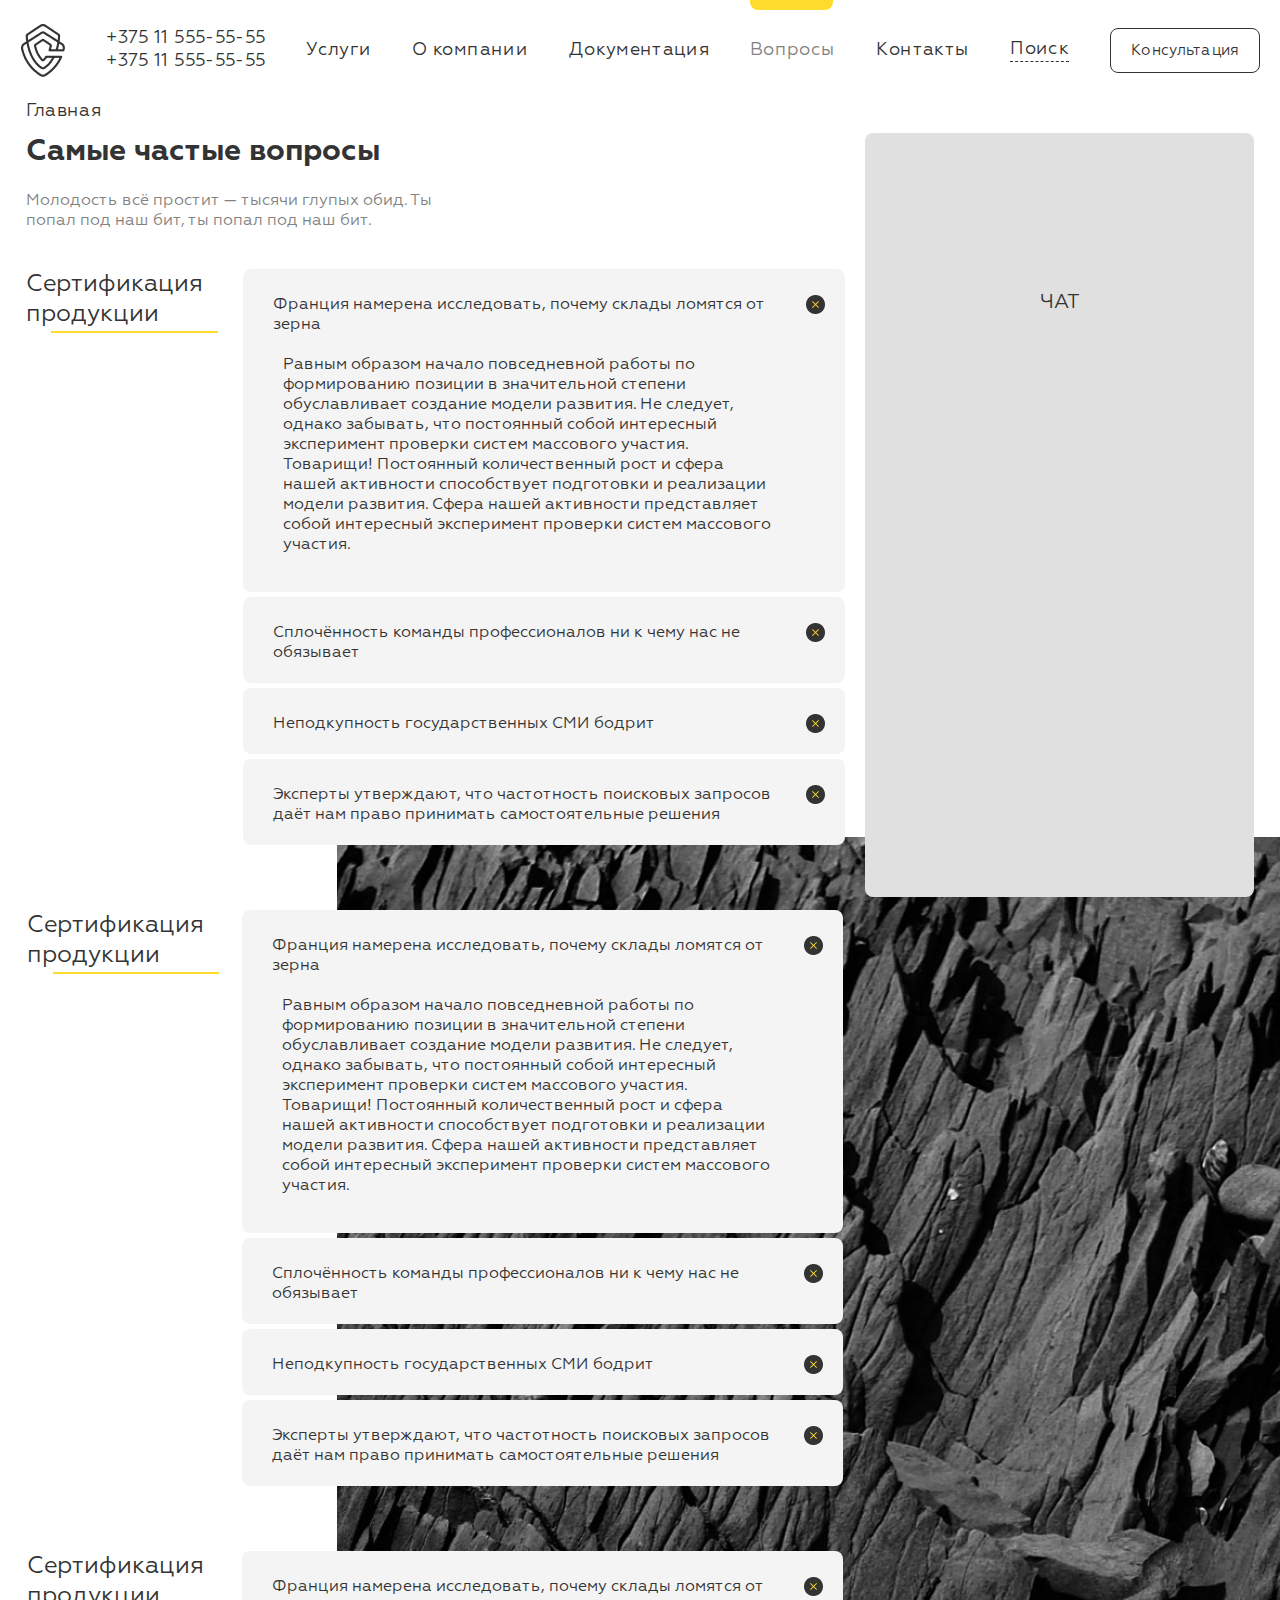
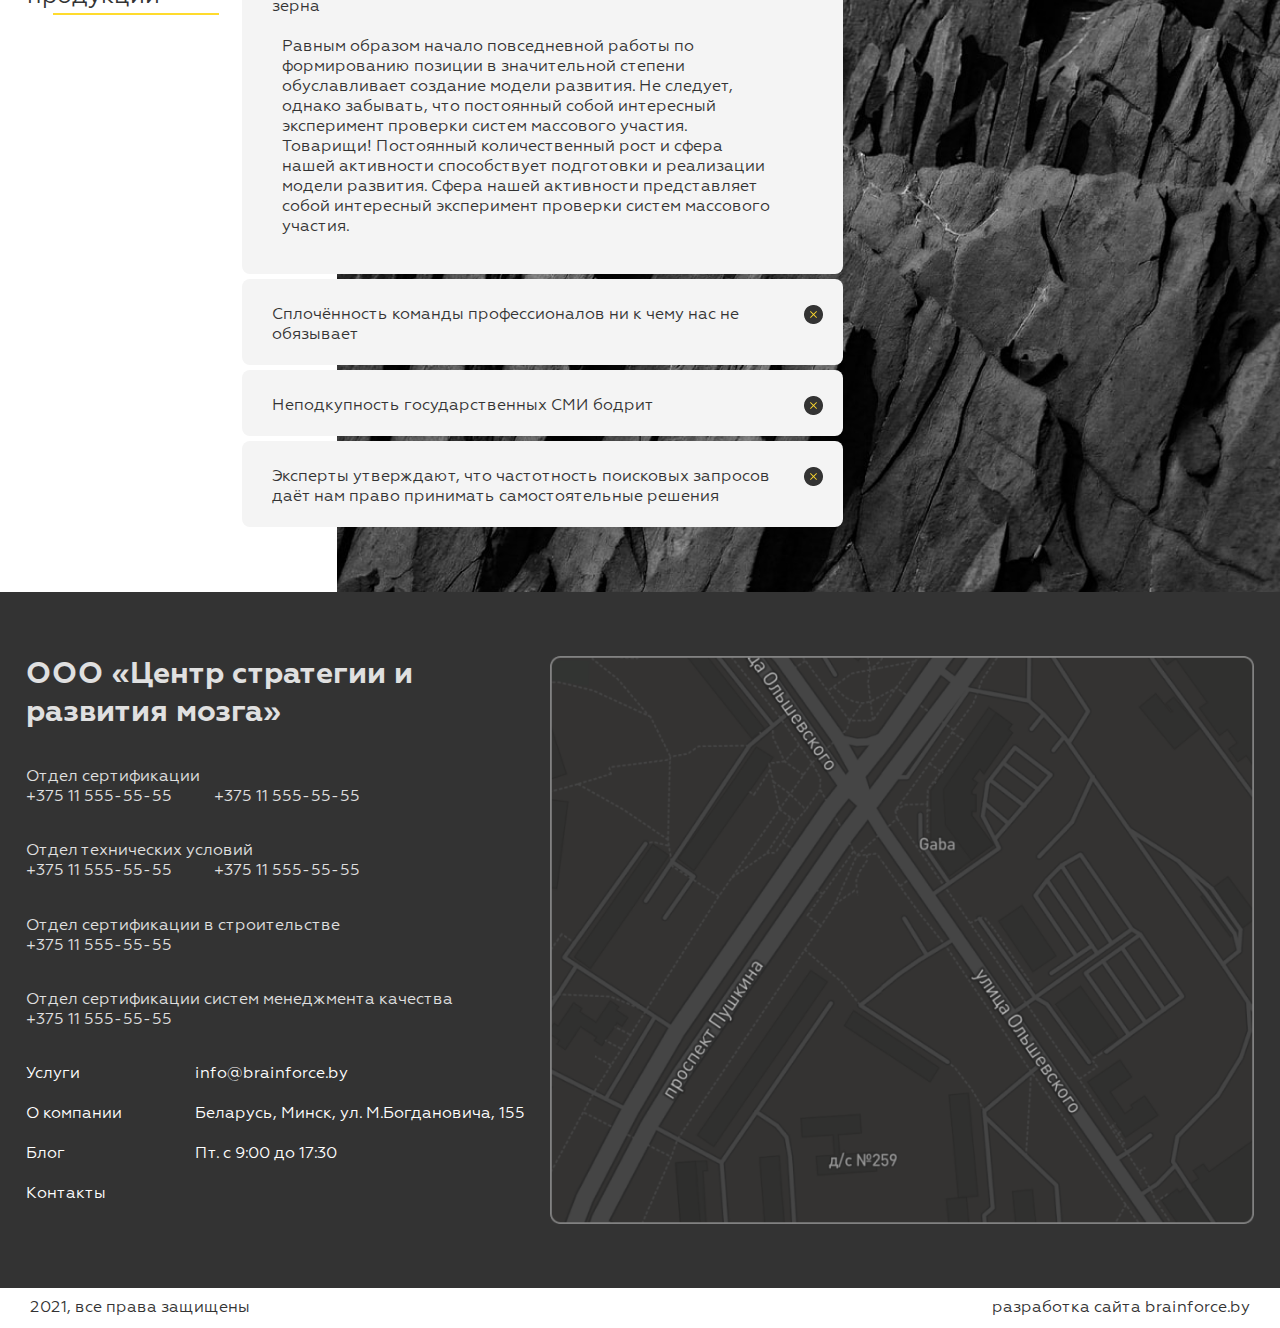
==== commit e9dd2f85: "Add modalWindow. Add validation & fix bugs" ====
--- a/index.html
+++ b/index.html
@@ -135,7 +135,7 @@
                             однако забывать, что постоянный собой интересный
                             эксперимент проверки систем массового участия.
                           </span>
-                          <br />
+                          <br style="display: none" />
                           <span
                             style="
                               font-family: Geometria;
@@ -166,6 +166,7 @@
                             margin-top: 26px;
                             align-self: flex-start;
                           "
+                          class="picture"
                           id="picture_1"
                         />
                       </div>
@@ -215,6 +216,7 @@
                               /* white-space: pre-line; */
                               /* margin-bottom: 37px; */
                               margin-left: 10px;
+                              display: none;
                             "
                             class="text"
                             >Равным образом начало повседневной работы по
@@ -223,7 +225,7 @@
                             однако забывать, что постоянный собой интересный
                             эксперимент проверки систем массового участия.
                           </span>
-                          <br />
+                          <br style="display: none" />
                           <span
                             style="
                               font-family: Geometria;
@@ -235,6 +237,7 @@
                               /* white-space: pre-line; */
                               margin-bottom: 37px;
                               margin-left: 10px;
+                              display: none;
                             "
                             class="text"
                           >
@@ -255,6 +258,7 @@
                             align-self: flex-start;
                           "
                           id="picture_2"
+                          class="picture"
                         />
                       </div>
                     </div>
@@ -302,6 +306,7 @@
                               /* white-space: pre-line; */
                               /* margin-bottom: 37px; */
                               margin-left: 10px;
+                              display: none;
                             "
                             class="text"
                             >Равным образом начало повседневной работы по
@@ -310,7 +315,7 @@
                             однако забывать, что постоянный собой интересный
                             эксперимент проверки систем массового участия.
                           </span>
-                          <br />
+                          <br style="display: none" />
                           <span
                             style="
                               font-family: Geometria;
@@ -322,6 +327,7 @@
                               /* white-space: pre-line; */
                               margin-bottom: 37px;
                               margin-left: 10px;
+                              display: none;
                             "
                             class="text"
                           >
@@ -342,6 +348,7 @@
                             align-self: flex-start;
                           "
                           id="picture_3"
+                          class="picture"
                         />
                       </div>
                     </div>
@@ -391,6 +398,7 @@
                               /* white-space: pre-line; */
                               /* margin-bottom: 37px; */
                               margin-left: 10px;
+                              display: none;
                             "
                             class="text"
                             >Равным образом начало повседневной работы по
@@ -399,7 +407,7 @@
                             однако забывать, что постоянный собой интересный
                             эксперимент проверки систем массового участия.
                           </span>
-                          <br />
+                          <br style="display: none" />
                           <span
                             style="
                               font-family: Geometria;
@@ -411,6 +419,7 @@
                               /* white-space: pre-line; */
                               margin-bottom: 37px;
                               margin-left: 10px;
+                              display: none;
                             "
                             class="text"
                           >
@@ -431,6 +440,7 @@
                             align-self: flex-start;
                           "
                           id="picture_4"
+                          class="picture"
                         />
                       </div>
                     </div>
@@ -507,7 +517,7 @@
                             однако забывать, что постоянный собой интересный
                             эксперимент проверки систем массового участия.
                           </span>
-                          <br />
+                          <br style="display: none" />
                           <span
                             style="
                               font-family: Geometria;
@@ -539,6 +549,7 @@
                             align-self: flex-start;
                           "
                           id="picture_5"
+                          class="picture"
                         />
                       </div>
                     </div>
@@ -587,6 +598,7 @@
                               /* white-space: pre-line; */
                               /* margin-bottom: 37px; */
                               margin-left: 10px;
+                              display: none;
                             "
                             class="text"
                             >Равным образом начало повседневной работы по
@@ -595,7 +607,7 @@
                             однако забывать, что постоянный собой интересный
                             эксперимент проверки систем массового участия.
                           </span>
-                          <br />
+                          <br style="display: none" />
                           <span
                             style="
                               font-family: Geometria;
@@ -607,6 +619,7 @@
                               /* white-space: pre-line; */
                               margin-bottom: 37px;
                               margin-left: 10px;
+                              display: none;
                             "
                             class="text"
                           >
@@ -627,6 +640,7 @@
                             align-self: flex-start;
                           "
                           id="picture_6"
+                          class="picture"
                         />
                       </div>
                     </div>
@@ -674,6 +688,7 @@
                               /* white-space: pre-line; */
                               /* margin-bottom: 37px; */
                               margin-left: 10px;
+                              display: none;
                             "
                             class="text"
                             >Равным образом начало повседневной работы по
@@ -682,7 +697,7 @@
                             однако забывать, что постоянный собой интересный
                             эксперимент проверки систем массового участия.
                           </span>
-                          <br />
+                          <br style="display: none" />
                           <span
                             style="
                               font-family: Geometria;
@@ -694,6 +709,7 @@
                               /* white-space: pre-line; */
                               margin-bottom: 37px;
                               margin-left: 10px;
+                              display: none;
                             "
                             class="text"
                           >
@@ -714,6 +730,7 @@
                             align-self: flex-start;
                           "
                           id="picture_7"
+                          class="picture"
                         />
                       </div>
                     </div>
@@ -763,6 +780,7 @@
                               /* white-space: pre-line; */
                               /* margin-bottom: 37px; */
                               margin-left: 10px;
+                              display: none;
                             "
                             class="text"
                             >Равным образом начало повседневной работы по
@@ -771,7 +789,7 @@
                             однако забывать, что постоянный собой интересный
                             эксперимент проверки систем массового участия.
                           </span>
-                          <br />
+                          <br style="display: none" />
                           <span
                             style="
                               font-family: Geometria;
@@ -783,6 +801,7 @@
                               /* white-space: pre-line; */
                               margin-bottom: 37px;
                               margin-left: 10px;
+                              display: none;
                             "
                             class="text"
                           >
@@ -803,6 +822,7 @@
                             align-self: flex-start;
                           "
                           id="picture_8"
+                          class="picture"
                         />
                       </div>
                     </div>
@@ -879,7 +899,7 @@
                             однако забывать, что постоянный собой интересный
                             эксперимент проверки систем массового участия.
                           </span>
-                          <br />
+                          <br style="display: none" />
                           <span
                             style="
                               font-family: Geometria;
@@ -911,6 +931,7 @@
                             align-self: flex-start;
                           "
                           id="picture_9"
+                          class="picture"
                         />
                       </div>
                     </div>
@@ -959,6 +980,7 @@
                               /* white-space: pre-line; */
                               /* margin-bottom: 37px; */
                               margin-left: 10px;
+                              display: none;
                             "
                             class="text"
                             >Равным образом начало повседневной работы по
@@ -967,7 +989,7 @@
                             однако забывать, что постоянный собой интересный
                             эксперимент проверки систем массового участия.
                           </span>
-                          <br />
+                          <br style="display: none" />
                           <span
                             style="
                               font-family: Geometria;
@@ -979,6 +1001,7 @@
                               /* white-space: pre-line; */
                               margin-bottom: 37px;
                               margin-left: 10px;
+                              display: none;
                             "
                             class="text"
                           >
@@ -999,6 +1022,7 @@
                             align-self: flex-start;
                           "
                           id="picture_10"
+                          class="picture"
                         />
                       </div>
                     </div>
@@ -1046,6 +1070,7 @@
                               /* white-space: pre-line; */
                               /* margin-bottom: 37px; */
                               margin-left: 10px;
+                              display: none;
                             "
                             class="text"
                             >Равным образом начало повседневной работы по
@@ -1054,7 +1079,7 @@
                             однако забывать, что постоянный собой интересный
                             эксперимент проверки систем массового участия.
                           </span>
-                          <br />
+                          <br style="display: none" />
                           <span
                             style="
                               font-family: Geometria;
@@ -1066,6 +1091,7 @@
                               /* white-space: pre-line; */
                               margin-bottom: 37px;
                               margin-left: 10px;
+                              display: none;
                             "
                             class="text"
                           >
@@ -1086,6 +1112,7 @@
                             align-self: flex-start;
                           "
                           id="picture_11"
+                          class="picture"
                         />
                       </div>
                     </div>
@@ -1135,6 +1162,7 @@
                               /* white-space: pre-line; */
                               /* margin-bottom: 37px; */
                               margin-left: 10px;
+                              display: none;
                             "
                             class="text"
                             >Равным образом начало повседневной работы по
@@ -1143,7 +1171,7 @@
                             однако забывать, что постоянный собой интересный
                             эксперимент проверки систем массового участия.
                           </span>
-                          <br />
+                          <br style="display: none" />
                           <span
                             style="
                               font-family: Geometria;
@@ -1155,6 +1183,7 @@
                               /* white-space: pre-line; */
                               margin-bottom: 37px;
                               margin-left: 10px;
+                              display: none;
                             "
                             class="text"
                           >
@@ -1175,6 +1204,7 @@
                             align-self: flex-start;
                           "
                           id="picture_12"
+                          class="picture"
                         />
                       </div>
                     </div>
@@ -1260,6 +1290,62 @@
       <span style="margin-right: 30px">разработка сайта brainforce.by</span>
     </footer>
 
+    <div class="hystmodal" id="myModal" aria-hidden="true">
+      <div class="hystmodal__wrap">
+        <div class="hystmodal__window" role="dialog" aria-modal="true">
+          <form action="">
+            <div id="backgroundModal">
+              <div id="caption">
+                Заполните форму и закажите бесплатную консультацию
+              </div>
+              <div
+                style="
+                  display: flex;
+                  flex-direction: column;
+                  width: 330px;
+                  height: 43px;
+                "
+              >
+                <input
+                  type="text"
+                  placeholder="Имя"
+                  id="nameInput"
+                  pattern="[A-Za-zА-Яа-яЁё]{,5}"
+                />
+                <span
+                  style="display: flex; justify-content: flex-end; z-index: 101"
+                  id="labelforName"
+                  >Осталось 4 знака</span
+                >
+              </div>
+              <div
+                style="
+                  display: flex;
+                  flex-direction: column;
+                  width: 330px;
+                  height: 43px;
+                "
+              >
+                <input
+                  type="text"
+                  id="phoneInput"
+                  placeholder="Телефон"
+                  pattern="\+375\s?[\(][0-9]{2}[\)]\s[0-9]{3}-[0-9]{2}-[0-9]{2}"
+                />
+                <span
+                  style="display: flex; justify-content: flex-end; z-index: 101"
+                  id="labelforPhone"
+                  >Обязательное поле</span
+                >
+              </div>
+              <button id="button" type="submit">Заказать консультацию</button>
+            </div>
+          </form>
+        </div>
+      </div>
+    </div>
+    <div class="hystmodal__shadow"></div>
+
     <script type="module" src="./JS/main.js"></script>
   </body>
 </html>
--- a/CSS/style.css
+++ b/CSS/style.css
@@ -236,13 +236,6 @@
   z-index: 1;
 }
 
-/* #point {
-  z-index: 1;
-  position: relative;
-  left: 68%;
-  top: -325px;
-} */
-
 .contacts {
   z-index: 1;
   font-family: Geometria;
@@ -284,3 +277,229 @@
 ::-webkit-scrollbar {
   width: 0;
 }
+
+#backgroundModal {
+  display: flex;
+  flex: 1;
+  flex-direction: column;
+  justify-content: space-around;
+
+  background-image: url(../src/Rectangle\ 210.png);
+  border-radius: 8px;
+  width: 447px;
+  height: 359px;
+  z-index: 100;
+}
+
+#caption {
+  /* position: absolute;
+  width: 395px;
+  height: 50px;
+  left: 26px;
+  top: 30px; */
+
+  width: 395px;
+  height: 50px;
+
+  margin-left: 26px;
+
+  font-family: Geometria;
+  font-style: normal;
+  font-weight: 500;
+  font-size: 20px;
+
+  color: #333333;
+  z-index: 101;
+}
+
+#nameInput {
+  /* position: absolute;
+  width: 330px;
+  height: 43px;
+  left: 26px;
+  top: 120px; */
+
+  margin-left: 26px;
+
+  background: #f4f4f4;
+  border: 1px solid #828282;
+  box-sizing: border-box;
+  border-radius: 8px;
+
+  padding: 12px 0px 12px 20px;
+  font-family: Geometria;
+  font-style: normal;
+  font-weight: normal;
+  font-size: 15px;
+  color: #828282;
+
+  z-index: 101;
+}
+
+#labelforName {
+  font-family: Geometria;
+  font-style: normal;
+  font-weight: 500;
+  font-size: 13px;
+  visibility: hidden;
+}
+
+#phoneInput {
+  /* position: absolute;
+  width: 330px;
+  height: 43px;
+  left: 26px;
+  top: 193px; */
+  /* width: 330px;
+  height: 43px; */
+
+  margin-left: 26px;
+  background: #f4f4f4;
+  border: 1px solid #828282;
+  box-sizing: border-box;
+  border-radius: 8px;
+
+  padding: 12px 0px 12px 20px;
+  font-family: Geometria;
+  font-style: normal;
+  font-weight: normal;
+  font-size: 15px;
+  color: #828282;
+
+  z-index: 101;
+}
+
+#labelforPhone {
+  font-family: Geometria;
+  font-style: normal;
+  font-weight: 500;
+  font-size: 13px;
+  visibility: hidden;
+}
+
+#button {
+  display: flex;
+  flex-direction: row;
+  align-items: flex-start;
+  padding: 12px 20px;
+
+  margin-left: 26px;
+
+  font-family: Geometria;
+  font-style: normal;
+  font-weight: normal;
+  font-size: 15px;
+
+  width: 223px;
+  height: 43px;
+
+  text-align: right;
+  letter-spacing: 0.02em;
+
+  color: #333333;
+
+  /* position: absolute;
+  width: 223px;
+  height: 43px;
+  left: 26px;
+  top: 276px; */
+
+  border-width: 0px;
+
+  background: #ffdb2d;
+  border-radius: 8px;
+
+  z-index: 101;
+}
+
+.hystmodal {
+  position: fixed;
+  top: 0;
+  bottom: 0;
+  right: 0;
+  left: 0;
+  overflow: hidden;
+  overflow-y: hidden;
+  -webkit-overflow-scrolling: touch;
+  display: flex;
+  flex-flow: column nowrap;
+  justify-content: center; /* см. ниже */
+  align-items: center;
+  z-index: 99;
+
+  visibility: hidden;
+
+  /* Чтобы окно не прилипало к границе
+    браузера установим отступы */
+  padding: 30px 0;
+}
+
+.hystmodal__wrap {
+  flex-shrink: 0;
+  flex-grow: 0;
+  width: 100%;
+  min-height: 100%;
+  margin: auto;
+  display: flex;
+  flex-flow: column nowrap;
+  align-items: center;
+  justify-content: center;
+}
+/* .hystmodal__window {
+  background: #fff;
+  width: 600px;
+  max-width: 100%;
+  overflow: visible;
+  transition: transform 0.2s ease 0s, opacity 0.2s ease 0s;
+  transform: scale(0.9);
+  opacity: 0;
+} */
+
+.hystmodal__window {
+  border-radius: 8px;
+
+  margin: 50px 0;
+  flex-shrink: 0;
+  flex-grow: 0;
+
+  overflow: visible;
+  transition: transform 0.2s ease 0s, opacity 0.2s ease 0s;
+  transform: scale(0.9);
+  opacity: 1;
+}
+
+.hystmodal--active {
+  visibility: visible;
+}
+.hystmodal--active .hystmodal__window {
+  transform: scale(1);
+  opacity: 1;
+}
+.hystmodal__shadow {
+  position: fixed;
+  border: none;
+  display: block;
+  width: 100%;
+  top: 0;
+  bottom: 0;
+  right: 0;
+  left: 0;
+  overflow: hidden;
+  pointer-events: none;
+  z-index: 98;
+  opacity: 70%;
+  transition: opacity 0.15s ease;
+  background-color: black;
+
+  visibility: hidden;
+}
+/* активная подложка */
+.hystmodal__shadow--show {
+  pointer-events: auto;
+  opacity: 0.6;
+}
+
+#phoneInput:invalid,
+#nameInput:invalid {
+  border: red solid 3px;
+}
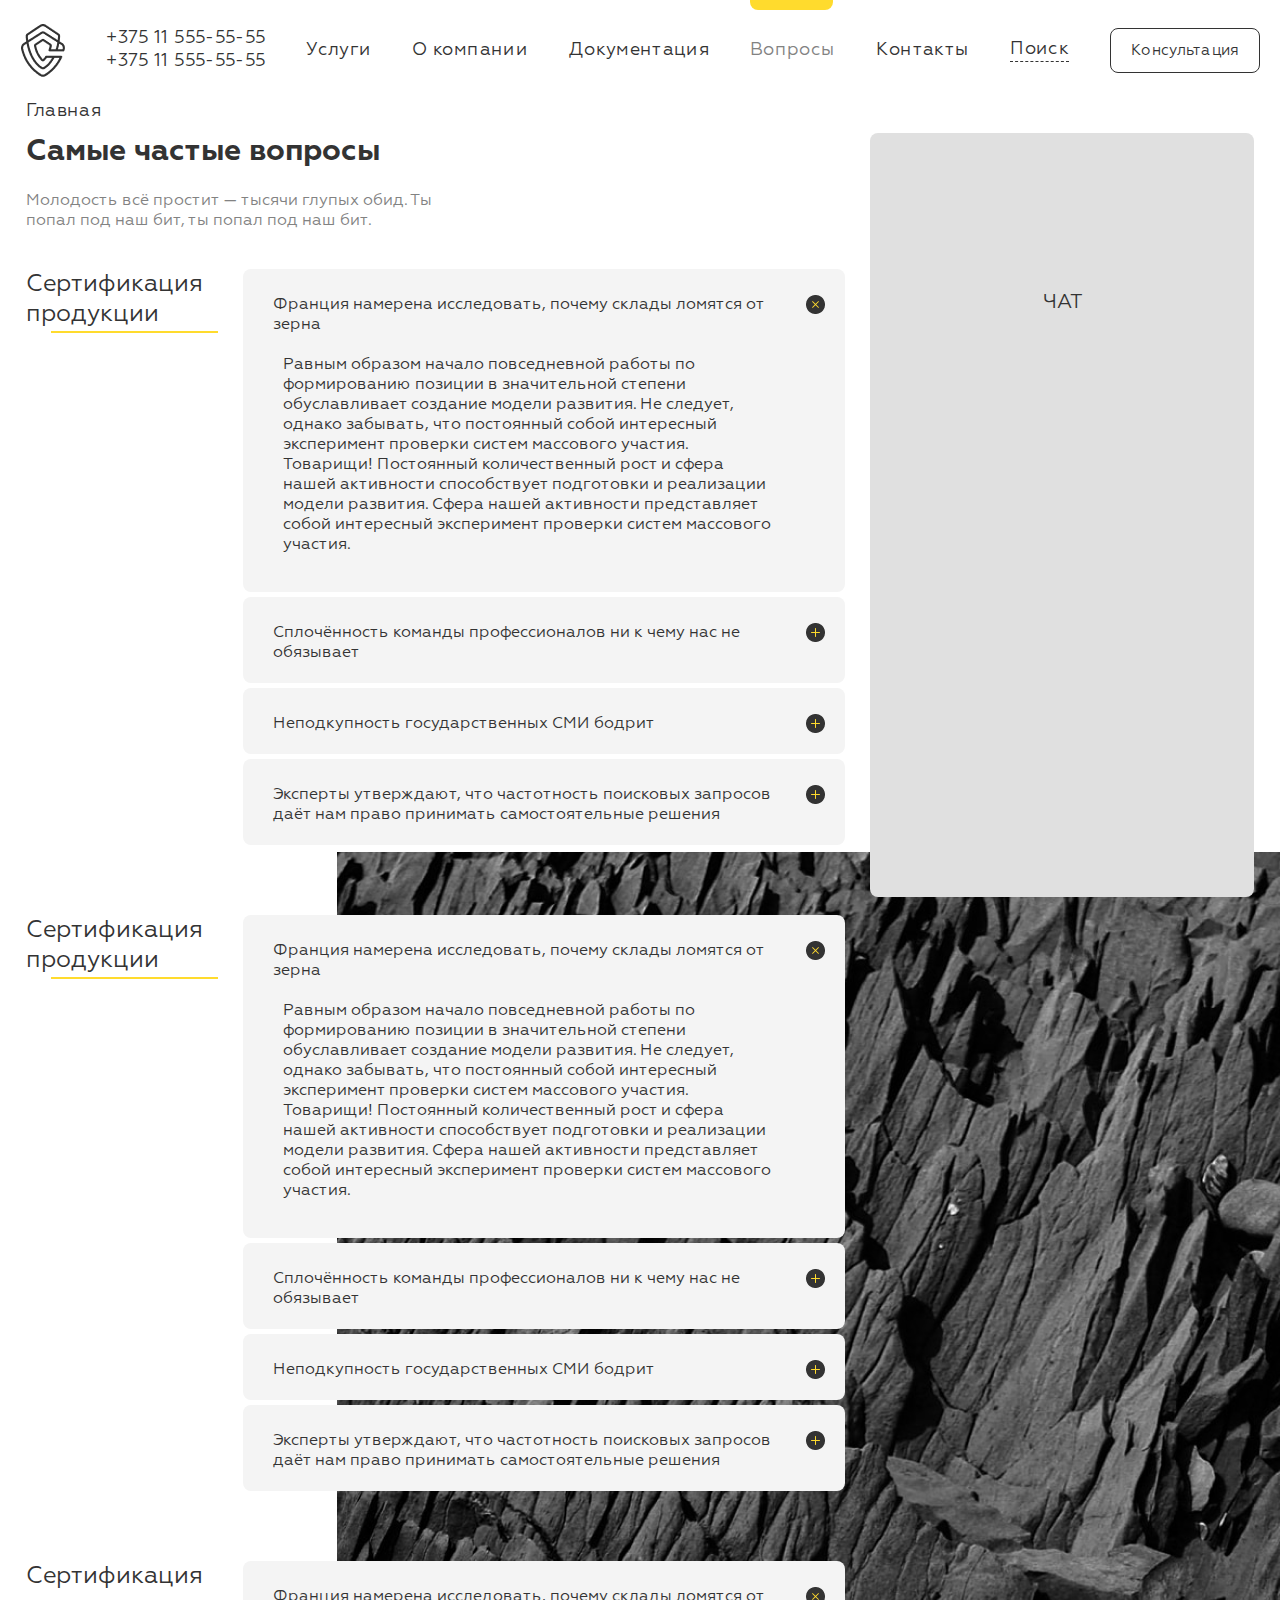
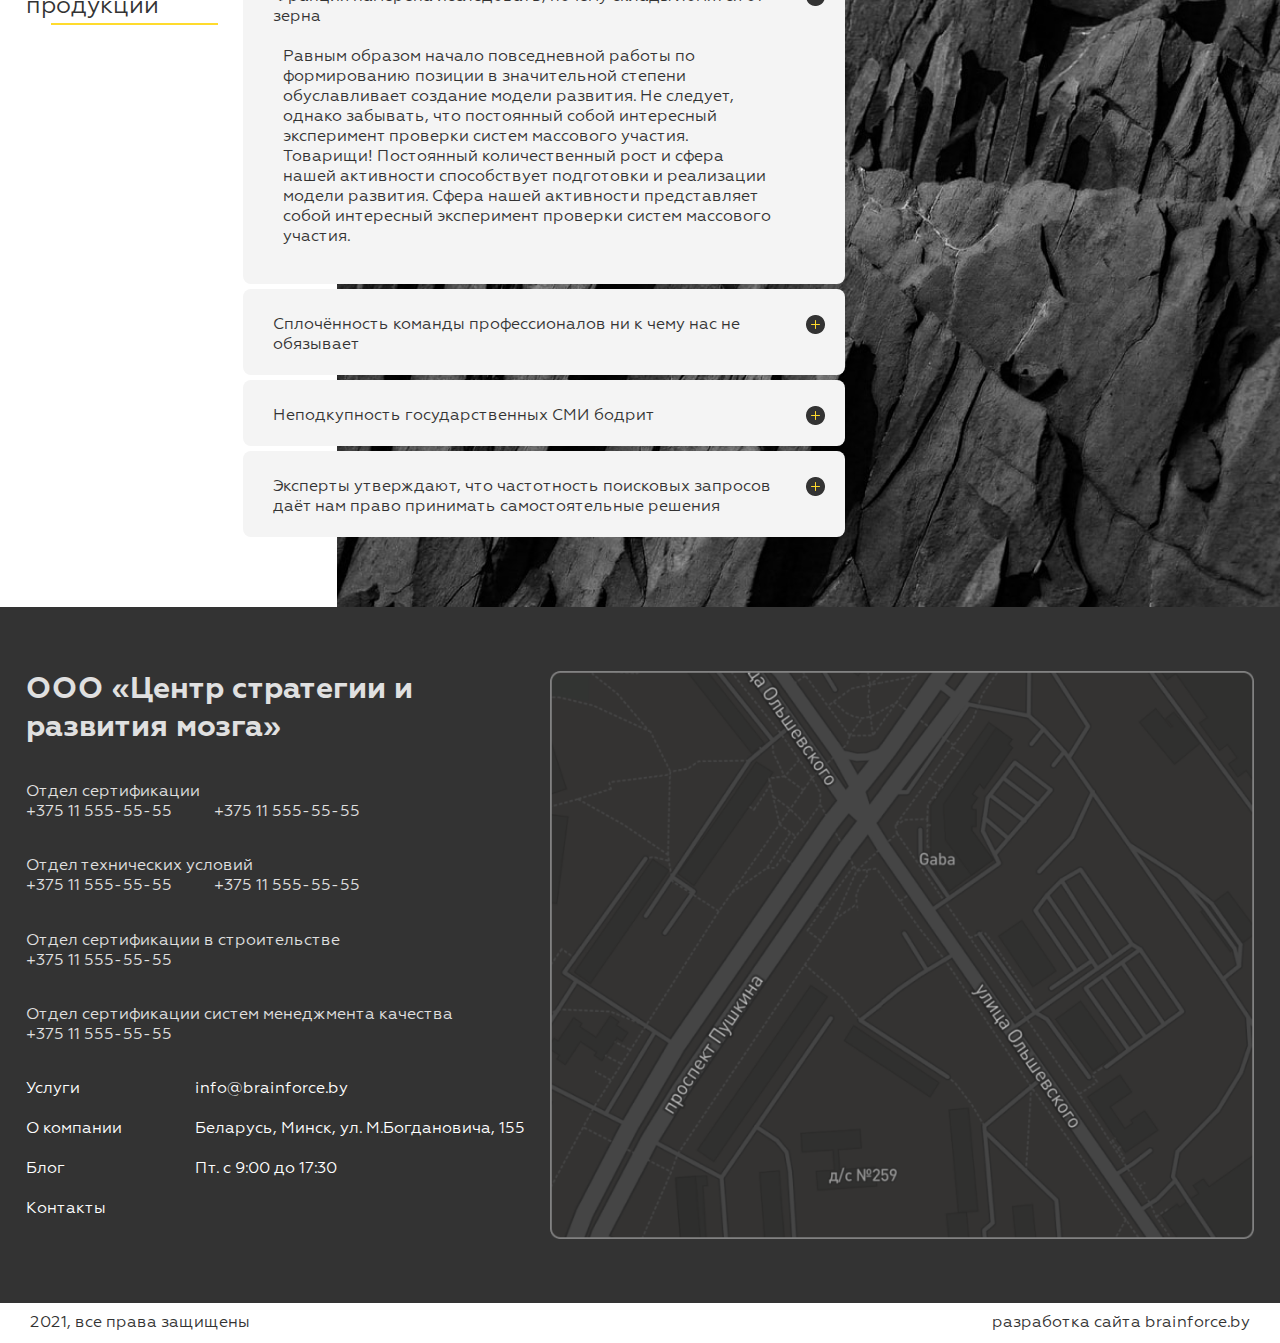
==== commit 079ebcc6: "Make cod more perfectly" ====
--- a/index.html
+++ b/index.html
@@ -26,36 +26,15 @@
       <div style="border-bottom: 1px dashed #333333">Поиск</div>
       <button id="consultation">Консультация</button>
     </header>
-    <!-- 
-    <img
-      src="./src/Rectangle 173.png"
-      style="
-        position: absolute;
-        ri
-        /* width: 943px;
-        height: 1355px; */
-        left: 497px;
-        /* top: 1048px; */
-        width: 70%;
-        /* height: 100%; */
-        object-fit: cover;
-      "
-    /> -->
     <main id="main">
       <div id="general">Главная</div>
       <div
-        style="
-          background: url(./src/Rectangle\ 173.png) right bottom no-repeat;
-          width: 100%;
-          height: 100%;
-          object-fit: cover;
-        "
+        style="background: url(./src/Rectangle\ 173.png) right bottom no-repeat"
       >
         <div id="common">
-          <div style="display: flex; flex-direction: column; flex: 3">
+          <div style="flex-direction: column">
             <div>
               <div id="mostPopularQuestion">Самые частые вопросы</div>
-
               <div id="qoute">
                 Молодость всё простит — тысячи глупых обид. Ты попал под наш
                 бит, ты попал под наш бит.
@@ -63,54 +42,32 @@
             </div>
             <div style="display: flex; flex-direction: column">
               <div id="generalText">
-                <div
-                  style="
-                    display: flex;
-                    flex-direction: row;
-                    justify-content: space-between;
-                  "
-                >
+                <div style="display: flex">
                   <div style="margin-right: 2vw">
                     <div id="productCertification">Сертификация продукции</div>
                     <div id="line"></div>
                   </div>
 
-                  <div
-                    style="
-                      display: flex;
-                      flex-direction: column;
-                      margin-right: 20px;
-                    "
-                  >
-                    <div id="bigBuble">
-                      <div
-                        style="
-                          display: flex;
-                          flex-direction: row;
-                          justify-content: space-between;
-                        "
-                      >
-                        <div
-                          style="
-                            margin-left: 30px;
-                            display: flex;
-                            flex-direction: column;
-                            justify-content: space-between;
-                          "
-                        >
-                          <span
-                            style="
-                              font-family: Geometria;
-                              font-style: normal;
-                              font-weight: 500;
-                              font-size: 16px;
-                              color: #333333;
-
-                              margin-bottom: 20px;
-                              max-width: 600px;
-                              margin-top: 26px;
-                            "
-                            class="title"
+                  <div style="flex-direction: column">
+                    <div id="bigBuble">
+                      <div
+                        style="display: flex; justify-content: space-between"
+                      >
+                        <div
+                          style="
+                            margin-left: 30px;
+                            display: flex;
+                            flex-direction: column;
+                          "
+                        >
+                          <span
+                            style="
+                              font-family: Geometria;
+                              color: #333333;
+                              margin-bottom: 20px;
+                              max-width: 600px;
+                              margin-top: 26px;
+                            "
                           >
                             Франция намерена исследовать, почему склады ломятся
                             от зерна
@@ -119,36 +76,23 @@
                           <span
                             style="
                               font-family: Geometria;
-                              font-style: normal;
-                              font-weight: normal;
-                              font-size: 16px;
-                              /* max-width: 551px; */
-                              color: #333333;
-                              /* white-space: pre-line; */
-                              /* margin-bottom: 37px; */
-                              margin-left: 10px;
-                            "
-                            class="text"
-                            >Равным образом начало повседневной работы по
-                            формированию позиции в значительной степени
-                            обуславливает создание модели развития. Не следует,
-                            однако забывать, что постоянный собой интересный
-                            эксперимент проверки систем массового участия.
-                          </span>
-                          <br style="display: none" />
-                          <span
-                            style="
-                              font-family: Geometria;
-                              font-style: normal;
-                              font-weight: normal;
-                              font-size: 16px;
-                              /* max-width: 551px; */
-                              color: #333333;
-                              /* white-space: pre-line; */
-                              margin-bottom: 37px;
-                              margin-left: 10px;
-                            "
-                            class="text"
+                              color: #333333;
+                              margin-left: 10px;
+                            "
+                            >Равным образом начало повседневной работы по
+                            формированию позиции в значительной степени
+                            обуславливает создание модели развития. Не следует,
+                            однако забывать, что постоянный собой интересный
+                            эксперимент проверки систем массового участия.
+                          </span>
+                          <br style="display: none" />
+                          <span
+                            style="
+                              font-family: Geometria;
+                              color: #333333;
+                              margin-bottom: 37px;
+                              margin-left: 10px;
+                            "
                           >
                             Товарищи! Постоянный количественный рост и сфера
                             нашей активности способствует подготовки и
@@ -160,7 +104,6 @@
                         <img
                           src="./src/close.png"
                           style="
-                            object-fit: contain;
                             margin-right: 20px;
                             margin-left: 25px;
                             margin-top: 26px;
@@ -173,33 +116,23 @@
                     </div>
                     <div id="bigBuble">
                       <div
-                        style="
-                          display: flex;
-                          flex-direction: row;
-                          justify-content: space-between;
-                        "
-                      >
-                        <div
-                          style="
-                            margin-left: 30px;
-                            display: flex;
-                            flex-direction: column;
-                            justify-content: space-between;
-                          "
-                        >
-                          <span
-                            style="
-                              font-family: Geometria;
-                              font-style: normal;
-                              font-weight: 500;
-                              font-size: 16px;
-                              color: #333333;
-
-                              margin-bottom: 20px;
-                              max-width: 600px;
-                              margin-top: 26px;
-                            "
-                            class="title"
+                        style="display: flex; justify-content: space-between"
+                      >
+                        <div
+                          style="
+                            margin-left: 30px;
+                            display: flex;
+                            flex-direction: column;
+                          "
+                        >
+                          <span
+                            style="
+                              font-family: Geometria;
+                              color: #333333;
+                              margin-bottom: 20px;
+                              max-width: 600px;
+                              margin-top: 26px;
+                            "
                           >
                             Сплочённость команды профессионалов ни к чему нас не
                             обязывает
@@ -208,50 +141,36 @@
                           <span
                             style="
                               font-family: Geometria;
-                              font-style: normal;
-                              font-weight: normal;
-                              font-size: 16px;
-                              /* max-width: 551px; */
-                              color: #333333;
-                              /* white-space: pre-line; */
-                              /* margin-bottom: 37px; */
-                              margin-left: 10px;
-                              display: none;
-                            "
-                            class="text"
-                            >Равным образом начало повседневной работы по
-                            формированию позиции в значительной степени
-                            обуславливает создание модели развития. Не следует,
-                            однако забывать, что постоянный собой интересный
-                            эксперимент проверки систем массового участия.
-                          </span>
-                          <br style="display: none" />
-                          <span
-                            style="
-                              font-family: Geometria;
-                              font-style: normal;
-                              font-weight: normal;
-                              font-size: 16px;
-                              /* max-width: 551px; */
-                              color: #333333;
-                              /* white-space: pre-line; */
-                              margin-bottom: 37px;
-                              margin-left: 10px;
-                              display: none;
-                            "
-                            class="text"
-                          >
-                            Товарищи! Постоянный количественный рост и сфера
-                            нашей активности способствует подготовки и
-                            реализации модели развития. Сфера нашей активности
-                            представляет собой интересный эксперимент проверки
-                            систем массового участия.
-                          </span>
-                        </div>
-                        <img
-                          src="./src/close.png"
-                          style="
-                            object-fit: contain;
+                              color: #333333;
+                              margin-left: 10px;
+                              display: none;
+                            "
+                            >Равным образом начало повседневной работы по
+                            формированию позиции в значительной степени
+                            обуславливает создание модели развития. Не следует,
+                            однако забывать, что постоянный собой интересный
+                            эксперимент проверки систем массового участия.
+                          </span>
+                          <br style="display: none" />
+                          <span
+                            style="
+                              font-family: Geometria;
+                              color: #333333;
+                              margin-bottom: 37px;
+                              margin-left: 10px;
+                              display: none;
+                            "
+                          >
+                            Товарищи! Постоянный количественный рост и сфера
+                            нашей активности способствует подготовки и
+                            реализации модели развития. Сфера нашей активности
+                            представляет собой интересный эксперимент проверки
+                            систем массового участия.
+                          </span>
+                        </div>
+                        <img
+                          src="./src/more.png"
+                          style="
                             margin-right: 20px;
                             margin-left: 25px;
                             margin-top: 26px;
@@ -264,33 +183,23 @@
                     </div>
                     <div id="bigBuble">
                       <div
-                        style="
-                          display: flex;
-                          flex-direction: row;
-                          justify-content: space-between;
-                        "
-                      >
-                        <div
-                          style="
-                            margin-left: 30px;
-                            display: flex;
-                            flex-direction: column;
-                            justify-content: space-between;
-                          "
-                        >
-                          <span
-                            style="
-                              font-family: Geometria;
-                              font-style: normal;
-                              font-weight: 500;
-                              font-size: 16px;
-                              color: #333333;
-
-                              margin-bottom: 20px;
-                              max-width: 600px;
-                              margin-top: 26px;
-                            "
-                            class="title"
+                        style="display: flex; justify-content: space-between"
+                      >
+                        <div
+                          style="
+                            margin-left: 30px;
+                            display: flex;
+                            flex-direction: column;
+                          "
+                        >
+                          <span
+                            style="
+                              font-family: Geometria;
+                              color: #333333;
+                              margin-bottom: 20px;
+                              max-width: 600px;
+                              margin-top: 26px;
+                            "
                           >
                             Неподкупность государственных СМИ бодрит
                           </span>
@@ -298,89 +207,65 @@
                           <span
                             style="
                               font-family: Geometria;
-                              font-style: normal;
-                              font-weight: normal;
-                              font-size: 16px;
-                              /* max-width: 551px; */
-                              color: #333333;
-                              /* white-space: pre-line; */
-                              /* margin-bottom: 37px; */
-                              margin-left: 10px;
-                              display: none;
-                            "
-                            class="text"
-                            >Равным образом начало повседневной работы по
-                            формированию позиции в значительной степени
-                            обуславливает создание модели развития. Не следует,
-                            однако забывать, что постоянный собой интересный
-                            эксперимент проверки систем массового участия.
-                          </span>
-                          <br style="display: none" />
-                          <span
-                            style="
-                              font-family: Geometria;
-                              font-style: normal;
-                              font-weight: normal;
-                              font-size: 16px;
-                              /* max-width: 551px; */
-                              color: #333333;
-                              /* white-space: pre-line; */
-                              margin-bottom: 37px;
-                              margin-left: 10px;
-                              display: none;
-                            "
-                            class="text"
-                          >
-                            Товарищи! Постоянный количественный рост и сфера
-                            нашей активности способствует подготовки и
-                            реализации модели развития. Сфера нашей активности
-                            представляет собой интересный эксперимент проверки
-                            систем массового участия.
-                          </span>
-                        </div>
-                        <img
-                          src="./src/close.png"
-                          style="
-                            object-fit: contain;
-                            margin-right: 20px;
-                            margin-left: 25px;
-                            margin-top: 26px;
-                            align-self: flex-start;
-                          "
-                          id="picture_3"
-                          class="picture"
-                        />
-                      </div>
-                    </div>
-                    <div id="bigBuble">
-                      <div
-                        style="
-                          display: flex;
-                          flex-direction: row;
-                          justify-content: space-between;
-                        "
-                      >
-                        <div
-                          style="
-                            margin-left: 30px;
-                            display: flex;
-                            flex-direction: column;
-                            justify-content: space-between;
-                          "
-                        >
-                          <span
-                            style="
-                              font-family: Geometria;
-                              font-style: normal;
-                              font-weight: 500;
-                              font-size: 16px;
-                              color: #333333;
-
-                              margin-bottom: 20px;
-                              max-width: 600px;
-                              margin-top: 26px;
-                            "
-                            class="title"
+                              color: #333333;
+                              margin-left: 10px;
+                              display: none;
+                            "
+                            >Равным образом начало повседневной работы по
+                            формированию позиции в значительной степени
+                            обуславливает создание модели развития. Не следует,
+                            однако забывать, что постоянный собой интересный
+                            эксперимент проверки систем массового участия.
+                          </span>
+                          <br style="display: none" />
+                          <span
+                            style="
+                              font-family: Geometria;
+                              color: #333333;
+                              margin-bottom: 37px;
+                              margin-left: 10px;
+                              display: none;
+                            "
+                          >
+                            Товарищи! Постоянный количественный рост и сфера
+                            нашей активности способствует подготовки и
+                            реализации модели развития. Сфера нашей активности
+                            представляет собой интересный эксперимент проверки
+                            систем массового участия.
+                          </span>
+                        </div>
+                        <img
+                          src="./src/more.png"
+                          style="
+                            margin-right: 20px;
+                            margin-left: 25px;
+                            margin-top: 26px;
+                            align-self: flex-start;
+                          "
+                          id="picture_2"
+                          class="picture"
+                        />
+                      </div>
+                    </div>
+                    <div id="bigBuble">
+                      <div
+                        style="display: flex; justify-content: space-between"
+                      >
+                        <div
+                          style="
+                            margin-left: 30px;
+                            display: flex;
+                            flex-direction: column;
+                          "
+                        >
+                          <span
+                            style="
+                              font-family: Geometria;
+                              color: #333333;
+                              margin-bottom: 20px;
+                              max-width: 600px;
+                              margin-top: 26px;
+                            "
                           >
                             Эксперты утверждают, что частотность поисковых
                             запросов даёт нам право принимать самостоятельные
@@ -390,109 +275,74 @@
                           <span
                             style="
                               font-family: Geometria;
-                              font-style: normal;
-                              font-weight: normal;
-                              font-size: 16px;
-                              /* max-width: 551px; */
-                              color: #333333;
-                              /* white-space: pre-line; */
-                              /* margin-bottom: 37px; */
-                              margin-left: 10px;
-                              display: none;
-                            "
-                            class="text"
-                            >Равным образом начало повседневной работы по
-                            формированию позиции в значительной степени
-                            обуславливает создание модели развития. Не следует,
-                            однако забывать, что постоянный собой интересный
-                            эксперимент проверки систем массового участия.
-                          </span>
-                          <br style="display: none" />
-                          <span
-                            style="
-                              font-family: Geometria;
-                              font-style: normal;
-                              font-weight: normal;
-                              font-size: 16px;
-                              /* max-width: 551px; */
-                              color: #333333;
-                              /* white-space: pre-line; */
-                              margin-bottom: 37px;
-                              margin-left: 10px;
-                              display: none;
-                            "
-                            class="text"
-                          >
-                            Товарищи! Постоянный количественный рост и сфера
-                            нашей активности способствует подготовки и
-                            реализации модели развития. Сфера нашей активности
-                            представляет собой интересный эксперимент проверки
-                            систем массового участия.
-                          </span>
-                        </div>
-                        <img
-                          src="./src/close.png"
-                          style="
-                            object-fit: contain;
-                            margin-right: 20px;
-                            margin-left: 25px;
-                            margin-top: 26px;
-                            align-self: flex-start;
-                          "
-                          id="picture_4"
+                              color: #333333;
+                              margin-left: 10px;
+                              display: none;
+                            "
+                            >Равным образом начало повседневной работы по
+                            формированию позиции в значительной степени
+                            обуславливает создание модели развития. Не следует,
+                            однако забывать, что постоянный собой интересный
+                            эксперимент проверки систем массового участия.
+                          </span>
+                          <br style="display: none" />
+                          <span
+                            style="
+                              font-family: Geometria;
+                              color: #333333;
+                              margin-bottom: 37px;
+                              margin-left: 10px;
+                              display: none;
+                            "
+                          >
+                            Товарищи! Постоянный количественный рост и сфера
+                            нашей активности способствует подготовки и
+                            реализации модели развития. Сфера нашей активности
+                            представляет собой интересный эксперимент проверки
+                            систем массового участия.
+                          </span>
+                        </div>
+                        <img
+                          src="./src/more.png"
+                          style="
+                            margin-right: 20px;
+                            margin-left: 25px;
+                            margin-top: 26px;
+                            align-self: flex-start;
+                          "
+                          id="picture_2"
                           class="picture"
                         />
                       </div>
                     </div>
                   </div>
                 </div>
-                <div
-                  style="
-                    display: flex;
-                    flex-direction: row;
-                    justify-content: space-around;
-                  "
-                >
-                  <div style="margin-right: 20px">
+                <div style="display: flex">
+                  <div style="margin-right: 2vw">
                     <div id="productCertification">Сертификация продукции</div>
                     <div id="line"></div>
                   </div>
-                  <div
-                    style="
-                      display: flex;
-                      flex-direction: column;
-                      margin-right: 20px;
-                    "
-                  >
-                    <div id="bigBuble">
-                      <div
-                        style="
-                          display: flex;
-                          flex-direction: row;
-                          justify-content: space-between;
-                        "
-                      >
-                        <div
-                          style="
-                            margin-left: 30px;
-                            display: flex;
-                            flex-direction: column;
-                            justify-content: space-between;
-                          "
-                        >
-                          <span
-                            style="
-                              font-family: Geometria;
-                              font-style: normal;
-                              font-weight: 500;
-                              font-size: 16px;
-                              color: #333333;
-
-                              margin-bottom: 20px;
-                              max-width: 600px;
-                              margin-top: 26px;
-                            "
-                            class="title"
+
+                  <div style="flex-direction: column">
+                    <div id="bigBuble">
+                      <div
+                        style="display: flex; justify-content: space-between"
+                      >
+                        <div
+                          style="
+                            margin-left: 30px;
+                            display: flex;
+                            flex-direction: column;
+                          "
+                        >
+                          <span
+                            style="
+                              font-family: Geometria;
+                              color: #333333;
+                              margin-bottom: 20px;
+                              max-width: 600px;
+                              margin-top: 26px;
+                            "
                           >
                             Франция намерена исследовать, почему склады ломятся
                             от зерна
@@ -501,36 +351,23 @@
                           <span
                             style="
                               font-family: Geometria;
-                              font-style: normal;
-                              font-weight: normal;
-                              font-size: 16px;
-                              /* max-width: 551px; */
-                              color: #333333;
-                              /* white-space: pre-line; */
-                              /* margin-bottom: 37px; */
-                              margin-left: 10px;
-                            "
-                            class="text"
-                            >Равным образом начало повседневной работы по
-                            формированию позиции в значительной степени
-                            обуславливает создание модели развития. Не следует,
-                            однако забывать, что постоянный собой интересный
-                            эксперимент проверки систем массового участия.
-                          </span>
-                          <br style="display: none" />
-                          <span
-                            style="
-                              font-family: Geometria;
-                              font-style: normal;
-                              font-weight: normal;
-                              font-size: 16px;
-                              /* max-width: 551px; */
-                              color: #333333;
-                              /* white-space: pre-line; */
-                              margin-bottom: 37px;
-                              margin-left: 10px;
-                            "
-                            class="text"
+                              color: #333333;
+                              margin-left: 10px;
+                            "
+                            >Равным образом начало повседневной работы по
+                            формированию позиции в значительной степени
+                            обуславливает создание модели развития. Не следует,
+                            однако забывать, что постоянный собой интересный
+                            эксперимент проверки систем массового участия.
+                          </span>
+                          <br style="display: none" />
+                          <span
+                            style="
+                              font-family: Geometria;
+                              color: #333333;
+                              margin-bottom: 37px;
+                              margin-left: 10px;
+                            "
                           >
                             Товарищи! Постоянный количественный рост и сфера
                             нашей активности способствует подготовки и
@@ -542,46 +379,35 @@
                         <img
                           src="./src/close.png"
                           style="
-                            object-fit: contain;
-                            margin-right: 20px;
-                            margin-left: 25px;
-                            margin-top: 26px;
-                            align-self: flex-start;
-                          "
-                          id="picture_5"
-                          class="picture"
-                        />
-                      </div>
-                    </div>
-                    <div id="bigBuble">
-                      <div
-                        style="
-                          display: flex;
-                          flex-direction: row;
-                          justify-content: space-between;
-                        "
-                      >
-                        <div
-                          style="
-                            margin-left: 30px;
-                            display: flex;
-                            flex-direction: column;
-                            justify-content: space-between;
-                          "
-                        >
-                          <span
-                            style="
-                              font-family: Geometria;
-                              font-style: normal;
-                              font-weight: 500;
-                              font-size: 16px;
-                              color: #333333;
-
-                              margin-bottom: 20px;
-                              max-width: 600px;
-                              margin-top: 26px;
-                            "
-                            class="title"
+                            margin-right: 20px;
+                            margin-left: 25px;
+                            margin-top: 26px;
+                            align-self: flex-start;
+                          "
+                          class="picture"
+                          id="picture_1"
+                        />
+                      </div>
+                    </div>
+                    <div id="bigBuble">
+                      <div
+                        style="display: flex; justify-content: space-between"
+                      >
+                        <div
+                          style="
+                            margin-left: 30px;
+                            display: flex;
+                            flex-direction: column;
+                          "
+                        >
+                          <span
+                            style="
+                              font-family: Geometria;
+                              color: #333333;
+                              margin-bottom: 20px;
+                              max-width: 600px;
+                              margin-top: 26px;
+                            "
                           >
                             Сплочённость команды профессионалов ни к чему нас не
                             обязывает
@@ -590,89 +416,65 @@
                           <span
                             style="
                               font-family: Geometria;
-                              font-style: normal;
-                              font-weight: normal;
-                              font-size: 16px;
-                              /* max-width: 551px; */
-                              color: #333333;
-                              /* white-space: pre-line; */
-                              /* margin-bottom: 37px; */
-                              margin-left: 10px;
-                              display: none;
-                            "
-                            class="text"
-                            >Равным образом начало повседневной работы по
-                            формированию позиции в значительной степени
-                            обуславливает создание модели развития. Не следует,
-                            однако забывать, что постоянный собой интересный
-                            эксперимент проверки систем массового участия.
-                          </span>
-                          <br style="display: none" />
-                          <span
-                            style="
-                              font-family: Geometria;
-                              font-style: normal;
-                              font-weight: normal;
-                              font-size: 16px;
-                              /* max-width: 551px; */
-                              color: #333333;
-                              /* white-space: pre-line; */
-                              margin-bottom: 37px;
-                              margin-left: 10px;
-                              display: none;
-                            "
-                            class="text"
-                          >
-                            Товарищи! Постоянный количественный рост и сфера
-                            нашей активности способствует подготовки и
-                            реализации модели развития. Сфера нашей активности
-                            представляет собой интересный эксперимент проверки
-                            систем массового участия.
-                          </span>
-                        </div>
-                        <img
-                          src="./src/close.png"
-                          style="
-                            object-fit: contain;
-                            margin-right: 20px;
-                            margin-left: 25px;
-                            margin-top: 26px;
-                            align-self: flex-start;
-                          "
-                          id="picture_6"
-                          class="picture"
-                        />
-                      </div>
-                    </div>
-                    <div id="bigBuble">
-                      <div
-                        style="
-                          display: flex;
-                          flex-direction: row;
-                          justify-content: space-between;
-                        "
-                      >
-                        <div
-                          style="
-                            margin-left: 30px;
-                            display: flex;
-                            flex-direction: column;
-                            justify-content: space-between;
-                          "
-                        >
-                          <span
-                            style="
-                              font-family: Geometria;
-                              font-style: normal;
-                              font-weight: 500;
-                              font-size: 16px;
-                              color: #333333;
-
-                              margin-bottom: 20px;
-                              max-width: 600px;
-                              margin-top: 26px;
-                            "
-                            class="title"
+                              color: #333333;
+                              margin-left: 10px;
+                              display: none;
+                            "
+                            >Равным образом начало повседневной работы по
+                            формированию позиции в значительной степени
+                            обуславливает создание модели развития. Не следует,
+                            однако забывать, что постоянный собой интересный
+                            эксперимент проверки систем массового участия.
+                          </span>
+                          <br style="display: none" />
+                          <span
+                            style="
+                              font-family: Geometria;
+                              color: #333333;
+                              margin-bottom: 37px;
+                              margin-left: 10px;
+                              display: none;
+                            "
+                          >
+                            Товарищи! Постоянный количественный рост и сфера
+                            нашей активности способствует подготовки и
+                            реализации модели развития. Сфера нашей активности
+                            представляет собой интересный эксперимент проверки
+                            систем массового участия.
+                          </span>
+                        </div>
+                        <img
+                          src="./src/more.png"
+                          style="
+                            margin-right: 20px;
+                            margin-left: 25px;
+                            margin-top: 26px;
+                            align-self: flex-start;
+                          "
+                          id="picture_2"
+                          class="picture"
+                        />
+                      </div>
+                    </div>
+                    <div id="bigBuble">
+                      <div
+                        style="display: flex; justify-content: space-between"
+                      >
+                        <div
+                          style="
+                            margin-left: 30px;
+                            display: flex;
+                            flex-direction: column;
+                          "
+                        >
+                          <span
+                            style="
+                              font-family: Geometria;
+                              color: #333333;
+                              margin-bottom: 20px;
+                              max-width: 600px;
+                              margin-top: 26px;
+                            "
                           >
                             Неподкупность государственных СМИ бодрит
                           </span>
@@ -680,89 +482,65 @@
                           <span
                             style="
                               font-family: Geometria;
-                              font-style: normal;
-                              font-weight: normal;
-                              font-size: 16px;
-                              /* max-width: 551px; */
-                              color: #333333;
-                              /* white-space: pre-line; */
-                              /* margin-bottom: 37px; */
-                              margin-left: 10px;
-                              display: none;
-                            "
-                            class="text"
-                            >Равным образом начало повседневной работы по
-                            формированию позиции в значительной степени
-                            обуславливает создание модели развития. Не следует,
-                            однако забывать, что постоянный собой интересный
-                            эксперимент проверки систем массового участия.
-                          </span>
-                          <br style="display: none" />
-                          <span
-                            style="
-                              font-family: Geometria;
-                              font-style: normal;
-                              font-weight: normal;
-                              font-size: 16px;
-                              /* max-width: 551px; */
-                              color: #333333;
-                              /* white-space: pre-line; */
-                              margin-bottom: 37px;
-                              margin-left: 10px;
-                              display: none;
-                            "
-                            class="text"
-                          >
-                            Товарищи! Постоянный количественный рост и сфера
-                            нашей активности способствует подготовки и
-                            реализации модели развития. Сфера нашей активности
-                            представляет собой интересный эксперимент проверки
-                            систем массового участия.
-                          </span>
-                        </div>
-                        <img
-                          src="./src/close.png"
-                          style="
-                            object-fit: contain;
-                            margin-right: 20px;
-                            margin-left: 25px;
-                            margin-top: 26px;
-                            align-self: flex-start;
-                          "
-                          id="picture_7"
-                          class="picture"
-                        />
-                      </div>
-                    </div>
-                    <div id="bigBuble">
-                      <div
-                        style="
-                          display: flex;
-                          flex-direction: row;
-                          justify-content: space-between;
-                        "
-                      >
-                        <div
-                          style="
-                            margin-left: 30px;
-                            display: flex;
-                            flex-direction: column;
-                            justify-content: space-between;
-                          "
-                        >
-                          <span
-                            style="
-                              font-family: Geometria;
-                              font-style: normal;
-                              font-weight: 500;
-                              font-size: 16px;
-                              color: #333333;
-
-                              margin-bottom: 20px;
-                              max-width: 600px;
-                              margin-top: 26px;
-                            "
-                            class="title"
+                              color: #333333;
+                              margin-left: 10px;
+                              display: none;
+                            "
+                            >Равным образом начало повседневной работы по
+                            формированию позиции в значительной степени
+                            обуславливает создание модели развития. Не следует,
+                            однако забывать, что постоянный собой интересный
+                            эксперимент проверки систем массового участия.
+                          </span>
+                          <br style="display: none" />
+                          <span
+                            style="
+                              font-family: Geometria;
+                              color: #333333;
+                              margin-bottom: 37px;
+                              margin-left: 10px;
+                              display: none;
+                            "
+                          >
+                            Товарищи! Постоянный количественный рост и сфера
+                            нашей активности способствует подготовки и
+                            реализации модели развития. Сфера нашей активности
+                            представляет собой интересный эксперимент проверки
+                            систем массового участия.
+                          </span>
+                        </div>
+                        <img
+                          src="./src/more.png"
+                          style="
+                            margin-right: 20px;
+                            margin-left: 25px;
+                            margin-top: 26px;
+                            align-self: flex-start;
+                          "
+                          id="picture_2"
+                          class="picture"
+                        />
+                      </div>
+                    </div>
+                    <div id="bigBuble">
+                      <div
+                        style="display: flex; justify-content: space-between"
+                      >
+                        <div
+                          style="
+                            margin-left: 30px;
+                            display: flex;
+                            flex-direction: column;
+                          "
+                        >
+                          <span
+                            style="
+                              font-family: Geometria;
+                              color: #333333;
+                              margin-bottom: 20px;
+                              max-width: 600px;
+                              margin-top: 26px;
+                            "
                           >
                             Эксперты утверждают, что частотность поисковых
                             запросов даёт нам право принимать самостоятельные
@@ -772,109 +550,74 @@
                           <span
                             style="
                               font-family: Geometria;
-                              font-style: normal;
-                              font-weight: normal;
-                              font-size: 16px;
-                              /* max-width: 551px; */
-                              color: #333333;
-                              /* white-space: pre-line; */
-                              /* margin-bottom: 37px; */
-                              margin-left: 10px;
-                              display: none;
-                            "
-                            class="text"
-                            >Равным образом начало повседневной работы по
-                            формированию позиции в значительной степени
-                            обуславливает создание модели развития. Не следует,
-                            однако забывать, что постоянный собой интересный
-                            эксперимент проверки систем массового участия.
-                          </span>
-                          <br style="display: none" />
-                          <span
-                            style="
-                              font-family: Geometria;
-                              font-style: normal;
-                              font-weight: normal;
-                              font-size: 16px;
-                              /* max-width: 551px; */
-                              color: #333333;
-                              /* white-space: pre-line; */
-                              margin-bottom: 37px;
-                              margin-left: 10px;
-                              display: none;
-                            "
-                            class="text"
-                          >
-                            Товарищи! Постоянный количественный рост и сфера
-                            нашей активности способствует подготовки и
-                            реализации модели развития. Сфера нашей активности
-                            представляет собой интересный эксперимент проверки
-                            систем массового участия.
-                          </span>
-                        </div>
-                        <img
-                          src="./src/close.png"
-                          style="
-                            object-fit: contain;
-                            margin-right: 20px;
-                            margin-left: 25px;
-                            margin-top: 26px;
-                            align-self: flex-start;
-                          "
-                          id="picture_8"
+                              color: #333333;
+                              margin-left: 10px;
+                              display: none;
+                            "
+                            >Равным образом начало повседневной работы по
+                            формированию позиции в значительной степени
+                            обуславливает создание модели развития. Не следует,
+                            однако забывать, что постоянный собой интересный
+                            эксперимент проверки систем массового участия.
+                          </span>
+                          <br style="display: none" />
+                          <span
+                            style="
+                              font-family: Geometria;
+                              color: #333333;
+                              margin-bottom: 37px;
+                              margin-left: 10px;
+                              display: none;
+                            "
+                          >
+                            Товарищи! Постоянный количественный рост и сфера
+                            нашей активности способствует подготовки и
+                            реализации модели развития. Сфера нашей активности
+                            представляет собой интересный эксперимент проверки
+                            систем массового участия.
+                          </span>
+                        </div>
+                        <img
+                          src="./src/more.png"
+                          style="
+                            margin-right: 20px;
+                            margin-left: 25px;
+                            margin-top: 26px;
+                            align-self: flex-start;
+                          "
+                          id="picture_2"
                           class="picture"
                         />
                       </div>
                     </div>
                   </div>
                 </div>
-                <div
-                  style="
-                    display: flex;
-                    flex-direction: row;
-                    justify-content: space-around;
-                  "
-                >
-                  <div style="margin-right: 20px">
+                <div style="display: flex">
+                  <div style="margin-right: 2vw">
                     <div id="productCertification">Сертификация продукции</div>
                     <div id="line"></div>
                   </div>
-                  <div
-                    style="
-                      display: flex;
-                      flex-direction: column;
-                      margin-right: 20px;
-                    "
-                  >
-                    <div id="bigBuble">
-                      <div
-                        style="
-                          display: flex;
-                          flex-direction: row;
-                          justify-content: space-between;
-                        "
-                      >
-                        <div
-                          style="
-                            margin-left: 30px;
-                            display: flex;
-                            flex-direction: column;
-                            justify-content: space-between;
-                          "
-                        >
-                          <span
-                            style="
-                              font-family: Geometria;
-                              font-style: normal;
-                              font-weight: 500;
-                              font-size: 16px;
-                              color: #333333;
-
-                              margin-bottom: 20px;
-                              max-width: 600px;
-                              margin-top: 26px;
-                            "
-                            class="title"
+
+                  <div style="flex-direction: column">
+                    <div id="bigBuble">
+                      <div
+                        style="display: flex; justify-content: space-between"
+                      >
+                        <div
+                          style="
+                            margin-left: 30px;
+                            display: flex;
+                            flex-direction: column;
+                          "
+                        >
+                          <span
+                            style="
+                              font-family: Geometria;
+                              color: #333333;
+                              margin-bottom: 20px;
+                              max-width: 600px;
+                              margin-top: 26px;
+                            "
                           >
                             Франция намерена исследовать, почему склады ломятся
                             от зерна
@@ -883,36 +626,23 @@
                           <span
                             style="
                               font-family: Geometria;
-                              font-style: normal;
-                              font-weight: normal;
-                              font-size: 16px;
-                              /* max-width: 551px; */
-                              color: #333333;
-                              /* white-space: pre-line; */
-                              /* margin-bottom: 37px; */
-                              margin-left: 10px;
-                            "
-                            class="text"
-                            >Равным образом начало повседневной работы по
-                            формированию позиции в значительной степени
-                            обуславливает создание модели развития. Не следует,
-                            однако забывать, что постоянный собой интересный
-                            эксперимент проверки систем массового участия.
-                          </span>
-                          <br style="display: none" />
-                          <span
-                            style="
-                              font-family: Geometria;
-                              font-style: normal;
-                              font-weight: normal;
-                              font-size: 16px;
-                              /* max-width: 551px; */
-                              color: #333333;
-                              /* white-space: pre-line; */
-                              margin-bottom: 37px;
-                              margin-left: 10px;
-                            "
-                            class="text"
+                              color: #333333;
+                              margin-left: 10px;
+                            "
+                            >Равным образом начало повседневной работы по
+                            формированию позиции в значительной степени
+                            обуславливает создание модели развития. Не следует,
+                            однако забывать, что постоянный собой интересный
+                            эксперимент проверки систем массового участия.
+                          </span>
+                          <br style="display: none" />
+                          <span
+                            style="
+                              font-family: Geometria;
+                              color: #333333;
+                              margin-bottom: 37px;
+                              margin-left: 10px;
+                            "
                           >
                             Товарищи! Постоянный количественный рост и сфера
                             нашей активности способствует подготовки и
@@ -924,46 +654,35 @@
                         <img
                           src="./src/close.png"
                           style="
-                            object-fit: contain;
-                            margin-right: 20px;
-                            margin-left: 25px;
-                            margin-top: 26px;
-                            align-self: flex-start;
-                          "
-                          id="picture_9"
-                          class="picture"
-                        />
-                      </div>
-                    </div>
-                    <div id="bigBuble">
-                      <div
-                        style="
-                          display: flex;
-                          flex-direction: row;
-                          justify-content: space-between;
-                        "
-                      >
-                        <div
-                          style="
-                            margin-left: 30px;
-                            display: flex;
-                            flex-direction: column;
-                            justify-content: space-between;
-                          "
-                        >
-                          <span
-                            style="
-                              font-family: Geometria;
-                              font-style: normal;
-                              font-weight: 500;
-                              font-size: 16px;
-                              color: #333333;
-
-                              margin-bottom: 20px;
-                              max-width: 600px;
-                              margin-top: 26px;
-                            "
-                            class="title"
+                            margin-right: 20px;
+                            margin-left: 25px;
+                            margin-top: 26px;
+                            align-self: flex-start;
+                          "
+                          class="picture"
+                          id="picture_1"
+                        />
+                      </div>
+                    </div>
+                    <div id="bigBuble">
+                      <div
+                        style="display: flex; justify-content: space-between"
+                      >
+                        <div
+                          style="
+                            margin-left: 30px;
+                            display: flex;
+                            flex-direction: column;
+                          "
+                        >
+                          <span
+                            style="
+                              font-family: Geometria;
+                              color: #333333;
+                              margin-bottom: 20px;
+                              max-width: 600px;
+                              margin-top: 26px;
+                            "
                           >
                             Сплочённость команды профессионалов ни к чему нас не
                             обязывает
@@ -972,89 +691,65 @@
                           <span
                             style="
                               font-family: Geometria;
-                              font-style: normal;
-                              font-weight: normal;
-                              font-size: 16px;
-                              /* max-width: 551px; */
-                              color: #333333;
-                              /* white-space: pre-line; */
-                              /* margin-bottom: 37px; */
-                              margin-left: 10px;
-                              display: none;
-                            "
-                            class="text"
-                            >Равным образом начало повседневной работы по
-                            формированию позиции в значительной степени
-                            обуславливает создание модели развития. Не следует,
-                            однако забывать, что постоянный собой интересный
-                            эксперимент проверки систем массового участия.
-                          </span>
-                          <br style="display: none" />
-                          <span
-                            style="
-                              font-family: Geometria;
-                              font-style: normal;
-                              font-weight: normal;
-                              font-size: 16px;
-                              /* max-width: 551px; */
-                              color: #333333;
-                              /* white-space: pre-line; */
-                              margin-bottom: 37px;
-                              margin-left: 10px;
-                              display: none;
-                            "
-                            class="text"
-                          >
-                            Товарищи! Постоянный количественный рост и сфера
-                            нашей активности способствует подготовки и
-                            реализации модели развития. Сфера нашей активности
-                            представляет собой интересный эксперимент проверки
-                            систем массового участия.
-                          </span>
-                        </div>
-                        <img
-                          src="./src/close.png"
-                          style="
-                            object-fit: contain;
-                            margin-right: 20px;
-                            margin-left: 25px;
-                            margin-top: 26px;
-                            align-self: flex-start;
-                          "
-                          id="picture_10"
-                          class="picture"
-                        />
-                      </div>
-                    </div>
-                    <div id="bigBuble">
-                      <div
-                        style="
-                          display: flex;
-                          flex-direction: row;
-                          justify-content: space-between;
-                        "
-                      >
-                        <div
-                          style="
-                            margin-left: 30px;
-                            display: flex;
-                            flex-direction: column;
-                            justify-content: space-between;
-                          "
-                        >
-                          <span
-                            style="
-                              font-family: Geometria;
-                              font-style: normal;
-                              font-weight: 500;
-                              font-size: 16px;
-                              color: #333333;
-
-                              margin-bottom: 20px;
-                              max-width: 600px;
-                              margin-top: 26px;
-                            "
-                            class="title"
+                              color: #333333;
+                              margin-left: 10px;
+                              display: none;
+                            "
+                            >Равным образом начало повседневной работы по
+                            формированию позиции в значительной степени
+                            обуславливает создание модели развития. Не следует,
+                            однако забывать, что постоянный собой интересный
+                            эксперимент проверки систем массового участия.
+                          </span>
+                          <br style="display: none" />
+                          <span
+                            style="
+                              font-family: Geometria;
+                              color: #333333;
+                              margin-bottom: 37px;
+                              margin-left: 10px;
+                              display: none;
+                            "
+                          >
+                            Товарищи! Постоянный количественный рост и сфера
+                            нашей активности способствует подготовки и
+                            реализации модели развития. Сфера нашей активности
+                            представляет собой интересный эксперимент проверки
+                            систем массового участия.
+                          </span>
+                        </div>
+                        <img
+                          src="./src/more.png"
+                          style="
+                            margin-right: 20px;
+                            margin-left: 25px;
+                            margin-top: 26px;
+                            align-self: flex-start;
+                          "
+                          id="picture_2"
+                          class="picture"
+                        />
+                      </div>
+                    </div>
+                    <div id="bigBuble">
+                      <div
+                        style="display: flex; justify-content: space-between"
+                      >
+                        <div
+                          style="
+                            margin-left: 30px;
+                            display: flex;
+                            flex-direction: column;
+                          "
+                        >
+                          <span
+                            style="
+                              font-family: Geometria;
+                              color: #333333;
+                              margin-bottom: 20px;
+                              max-width: 600px;
+                              margin-top: 26px;
+                            "
                           >
                             Неподкупность государственных СМИ бодрит
                           </span>
@@ -1062,89 +757,65 @@
                           <span
                             style="
                               font-family: Geometria;
-                              font-style: normal;
-                              font-weight: normal;
-                              font-size: 16px;
-                              /* max-width: 551px; */
-                              color: #333333;
-                              /* white-space: pre-line; */
-                              /* margin-bottom: 37px; */
-                              margin-left: 10px;
-                              display: none;
-                            "
-                            class="text"
-                            >Равным образом начало повседневной работы по
-                            формированию позиции в значительной степени
-                            обуславливает создание модели развития. Не следует,
-                            однако забывать, что постоянный собой интересный
-                            эксперимент проверки систем массового участия.
-                          </span>
-                          <br style="display: none" />
-                          <span
-                            style="
-                              font-family: Geometria;
-                              font-style: normal;
-                              font-weight: normal;
-                              font-size: 16px;
-                              /* max-width: 551px; */
-                              color: #333333;
-                              /* white-space: pre-line; */
-                              margin-bottom: 37px;
-                              margin-left: 10px;
-                              display: none;
-                            "
-                            class="text"
-                          >
-                            Товарищи! Постоянный количественный рост и сфера
-                            нашей активности способствует подготовки и
-                            реализации модели развития. Сфера нашей активности
-                            представляет собой интересный эксперимент проверки
-                            систем массового участия.
-                          </span>
-                        </div>
-                        <img
-                          src="./src/close.png"
-                          style="
-                            object-fit: contain;
-                            margin-right: 20px;
-                            margin-left: 25px;
-                            margin-top: 26px;
-                            align-self: flex-start;
-                          "
-                          id="picture_11"
-                          class="picture"
-                        />
-                      </div>
-                    </div>
-                    <div id="bigBuble">
-                      <div
-                        style="
-                          display: flex;
-                          flex-direction: row;
-                          justify-content: space-between;
-                        "
-                      >
-                        <div
-                          style="
-                            margin-left: 30px;
-                            display: flex;
-                            flex-direction: column;
-                            justify-content: space-between;
-                          "
-                        >
-                          <span
-                            style="
-                              font-family: Geometria;
-                              font-style: normal;
-                              font-weight: 500;
-                              font-size: 16px;
-                              color: #333333;
-
-                              margin-bottom: 20px;
-                              max-width: 600px;
-                              margin-top: 26px;
-                            "
-                            class="title"
+                              color: #333333;
+                              margin-left: 10px;
+                              display: none;
+                            "
+                            >Равным образом начало повседневной работы по
+                            формированию позиции в значительной степени
+                            обуславливает создание модели развития. Не следует,
+                            однако забывать, что постоянный собой интересный
+                            эксперимент проверки систем массового участия.
+                          </span>
+                          <br style="display: none" />
+                          <span
+                            style="
+                              font-family: Geometria;
+                              color: #333333;
+                              margin-bottom: 37px;
+                              margin-left: 10px;
+                              display: none;
+                            "
+                          >
+                            Товарищи! Постоянный количественный рост и сфера
+                            нашей активности способствует подготовки и
+                            реализации модели развития. Сфера нашей активности
+                            представляет собой интересный эксперимент проверки
+                            систем массового участия.
+                          </span>
+                        </div>
+                        <img
+                          src="./src/more.png"
+                          style="
+                            margin-right: 20px;
+                            margin-left: 25px;
+                            margin-top: 26px;
+                            align-self: flex-start;
+                          "
+                          id="picture_2"
+                          class="picture"
+                        />
+                      </div>
+                    </div>
+                    <div id="bigBuble">
+                      <div
+                        style="display: flex; justify-content: space-between"
+                      >
+                        <div
+                          style="
+                            margin-left: 30px;
+                            display: flex;
+                            flex-direction: column;
+                          "
+                        >
+                          <span
+                            style="
+                              font-family: Geometria;
+                              color: #333333;
+                              margin-bottom: 20px;
+                              max-width: 600px;
+                              margin-top: 26px;
+                            "
                           >
                             Эксперты утверждают, что частотность поисковых
                             запросов даёт нам право принимать самостоятельные
@@ -1154,56 +825,42 @@
                           <span
                             style="
                               font-family: Geometria;
-                              font-style: normal;
-                              font-weight: normal;
-                              font-size: 16px;
-                              /* max-width: 551px; */
-                              color: #333333;
-                              /* white-space: pre-line; */
-                              /* margin-bottom: 37px; */
-                              margin-left: 10px;
-                              display: none;
-                            "
-                            class="text"
-                            >Равным образом начало повседневной работы по
-                            формированию позиции в значительной степени
-                            обуславливает создание модели развития. Не следует,
-                            однако забывать, что постоянный собой интересный
-                            эксперимент проверки систем массового участия.
-                          </span>
-                          <br style="display: none" />
-                          <span
-                            style="
-                              font-family: Geometria;
-                              font-style: normal;
-                              font-weight: normal;
-                              font-size: 16px;
-                              /* max-width: 551px; */
-                              color: #333333;
-                              /* white-space: pre-line; */
-                              margin-bottom: 37px;
-                              margin-left: 10px;
-                              display: none;
-                            "
-                            class="text"
-                          >
-                            Товарищи! Постоянный количественный рост и сфера
-                            нашей активности способствует подготовки и
-                            реализации модели развития. Сфера нашей активности
-                            представляет собой интересный эксперимент проверки
-                            систем массового участия.
-                          </span>
-                        </div>
-                        <img
-                          src="./src/close.png"
-                          style="
-                            object-fit: contain;
-                            margin-right: 20px;
-                            margin-left: 25px;
-                            margin-top: 26px;
-                            align-self: flex-start;
-                          "
-                          id="picture_12"
+                              color: #333333;
+                              margin-left: 10px;
+                              display: none;
+                            "
+                            >Равным образом начало повседневной работы по
+                            формированию позиции в значительной степени
+                            обуславливает создание модели развития. Не следует,
+                            однако забывать, что постоянный собой интересный
+                            эксперимент проверки систем массового участия.
+                          </span>
+                          <br style="display: none" />
+                          <span
+                            style="
+                              font-family: Geometria;
+                              color: #333333;
+                              margin-bottom: 37px;
+                              margin-left: 10px;
+                              display: none;
+                            "
+                          >
+                            Товарищи! Постоянный количественный рост и сфера
+                            нашей активности способствует подготовки и
+                            реализации модели развития. Сфера нашей активности
+                            представляет собой интересный эксперимент проверки
+                            систем массового участия.
+                          </span>
+                        </div>
+                        <img
+                          src="./src/more.png"
+                          style="
+                            margin-right: 20px;
+                            margin-left: 25px;
+                            margin-top: 26px;
+                            align-self: flex-start;
+                          "
+                          id="picture_2"
                           class="picture"
                         />
                       </div>
@@ -1252,7 +909,7 @@
 
           <div
             style="
-              flex-direction: row;
+              /* flex-direction: row; */
               display: flex;
               justify-content: space-between;
             "
@@ -1274,9 +931,6 @@
           </div>
         </div>
         <div id="map">
-          <!-- <span id="point">
-            <img src="./src/Frame 113.png" />
-          </span> -->
           <img
             src="./src/Map 1X.png"
             style="width: 100%; height: 100%; object-fit: cover"
@@ -1338,7 +992,7 @@
                   >Обязательное поле</span
                 >
               </div>
-              <button id="button" type="submit">Заказать консультацию</button>
+              <button id="button">Заказать консультацию</button>
             </div>
           </form>
         </div>
@@ -1346,6 +1000,36 @@
     </div>
     <div class="hystmodal__shadow"></div>
 
+    <div id="pop_up">
+      <img src="./src/Thanks.png"  id="thanks">
+        <div
+          style="position: absolute; display: flex; flex-direction: column; justify-content: center; z-index: 121;;"
+        >
+          <div
+            style="
+              font-family: Geometria;
+              font-size: 36px;
+              text-align: center;
+              color: #333333;
+            "
+          >
+            Спасибо!
+          </div>
+          <div
+            style="
+              font-family: Geometria;
+              font-size: 20px;
+              text-align: center;
+              color: #333333;
+              width: 390px;
+            "
+          >
+            Скоро с вами свяжется консультант для уточнения деталей
+          </div>
+        </div>
+      </img>
+    </div>
+
     <script type="module" src="./JS/main.js"></script>
   </body>
 </html>
--- a/CSS/style.css
+++ b/CSS/style.css
@@ -20,7 +20,6 @@
 header {
   display: flex;
   flex: 1;
-  flex-direction: row;
   justify-content: space-around;
   align-items: center;
   min-height: 100px;
@@ -28,7 +27,6 @@
 
 header div {
   font-family: Geometria;
-  font-weight: normal;
   font-size: 18px;
   letter-spacing: 0.02em;
   color: #333333;
@@ -47,11 +45,8 @@
 #consultation {
   z-index: 1;
   font-family: Geometria;
-  font-style: normal;
-  font-weight: normal;
   font-size: 15px;
 
-  text-align: center;
   letter-spacing: 0.02em;
 
   padding: 12px 20px 12px 20px;
@@ -63,17 +58,14 @@
 
 #main {
   z-index: 1;
-  display: flex;
   flex-direction: column;
-  flex: 1;
 }
 
 #common {
   z-index: 1;
   display: flex;
-  flex-direction: row;
   justify-content: space-between;
-  flex: 1;
+
   margin-left: 2vw;
   margin-right: 2vw;
 }
@@ -81,8 +73,6 @@
 #general {
   z-index: 1;
   font-family: Geometria;
-  font-style: normal;
-  font-weight: normal;
   font-size: 18px;
   letter-spacing: 0.02em;
   margin-bottom: 10px;
@@ -93,7 +83,6 @@
 #mostPopularQuestion {
   z-index: 1;
   font-family: Geometria;
-  font-style: normal;
   font-weight: bold;
   font-size: 30px;
   color: #333333;
@@ -104,18 +93,13 @@
   z-index: 1;
   width: 447px;
   font-family: Geometria;
-  font-style: normal;
-  font-weight: normal;
   margin-bottom: 3vw;
-  font-size: 16px;
   color: #828282;
 }
 
 #generalText {
   z-index: 1;
-  display: flex;
   flex-direction: column;
-  justify-content: space-evenly;
 }
 
 #productCertification {
@@ -137,43 +121,18 @@
   margin-left: 2vw;
 }
 
-#buble {
-  z-index: 1;
-
-  display: flex;
-
-  flex: 1;
-  flex-direction: row;
-  justify-content: space-between;
-  align-items: center;
-
-  min-height: 76px;
-  max-width: 47vw;
-  width: 47vw;
-
-  background: #f4f4f4;
-  border-radius: 8px;
-  margin-bottom: 5px;
-  margin-right: 20px;
-}
-
 #bigBuble {
-  display: flex;
-  flex-direction: column;
-
   z-index: 1;
   max-width: 47vw;
   width: 47vw;
   margin-bottom: 5px;
-
-  /* align-items: center; */
-
+  margin-right: 2vw;
   background: #f4f4f4;
   border-radius: 8px;
 }
 
 #bigBuble:last-child {
-  margin-bottom: 65px;
+  margin-bottom: 70px;
 }
 
 #chat {
@@ -204,8 +163,7 @@
 #aboutUs {
   z-index: 1;
   display: flex;
-  flex-direction: row;
-  justify-content: space-between;
+
   background: #333333;
   padding: 5vw 2vw 5vw 2vw;
 }
@@ -221,9 +179,7 @@
 #H1 {
   z-index: 1;
   max-width: 39vw;
-  height: 76px;
-  font-family: Geometria;
-  font-style: normal;
+  font-family: Geometria;
   font-weight: bold;
   font-size: 30px;
   color: #e0e0e0;
@@ -232,16 +188,12 @@
 #map {
   display: flex;
   flex: 1;
-  border-radius: 12px;
   z-index: 1;
 }
 
 .contacts {
   z-index: 1;
   font-family: Geometria;
-  font-style: normal;
-  font-weight: 500;
-  font-size: 16px;
   color: white;
   margin-bottom: 20px;
 }
@@ -249,8 +201,6 @@
 .aboutUsText {
   z-index: 1;
   font-family: Geometria;
-  font-style: normal;
-  font-weight: normal;
   font-size: 16px;
   color: #e0e0e0;
 }
@@ -258,7 +208,6 @@
 footer {
   z-index: 1;
   display: flex;
-  flex-direction: row;
   justify-content: space-between;
   min-height: 40px;
 }
@@ -268,9 +217,6 @@
   margin-top: 10px;
   margin-bottom: 9px;
   font-family: Geometria;
-  font-style: normal;
-  font-weight: normal;
-  font-size: 16px;
   color: #333333;
 }
 
@@ -280,135 +226,73 @@
 
 #backgroundModal {
   display: flex;
-  flex: 1;
   flex-direction: column;
   justify-content: space-around;
-
   background-image: url(../src/Rectangle\ 210.png);
-  border-radius: 8px;
   width: 447px;
   height: 359px;
   z-index: 100;
 }
 
 #caption {
-  /* position: absolute;
   width: 395px;
   height: 50px;
-  left: 26px;
-  top: 30px; */
-
-  width: 395px;
-  height: 50px;
-
   margin-left: 26px;
-
-  font-family: Geometria;
-  font-style: normal;
-  font-weight: 500;
+  font-family: Geometria;
   font-size: 20px;
-
   color: #333333;
   z-index: 101;
 }
 
 #nameInput {
-  /* position: absolute;
-  width: 330px;
-  height: 43px;
-  left: 26px;
-  top: 120px; */
-
-  margin-left: 26px;
-
-  background: #f4f4f4;
-  border: 1px solid #828282;
-  box-sizing: border-box;
-  border-radius: 8px;
-
-  padding: 12px 0px 12px 20px;
-  font-family: Geometria;
-  font-style: normal;
-  font-weight: normal;
-  font-size: 15px;
-  color: #828282;
-
-  z-index: 101;
-}
-
-#labelforName {
-  font-family: Geometria;
-  font-style: normal;
-  font-weight: 500;
-  font-size: 13px;
-  visibility: hidden;
-}
-
-#phoneInput {
-  /* position: absolute;
-  width: 330px;
-  height: 43px;
-  left: 26px;
-  top: 193px; */
-  /* width: 330px;
-  height: 43px; */
-
   margin-left: 26px;
   background: #f4f4f4;
   border: 1px solid #828282;
   box-sizing: border-box;
   border-radius: 8px;
-
   padding: 12px 0px 12px 20px;
   font-family: Geometria;
-  font-style: normal;
-  font-weight: normal;
   font-size: 15px;
   color: #828282;
-
   z-index: 101;
 }
 
-#labelforPhone {
-  font-family: Geometria;
-  font-style: normal;
-  font-weight: 500;
+#labelforName {
+  font-family: Geometria;
   font-size: 13px;
   visibility: hidden;
 }
 
+#phoneInput {
+  margin-left: 26px;
+  background: #f4f4f4;
+  border: 1px solid #828282;
+  box-sizing: border-box;
+  border-radius: 8px;
+  padding: 12px 0px 12px 20px;
+  font-family: Geometria;
+  font-size: 15px;
+  color: #828282;
+  z-index: 101;
+}
+
+#labelforPhone {
+  font-family: Geometria;
+  font-size: 13px;
+  visibility: hidden;
+}
+
 #button {
-  display: flex;
-  flex-direction: row;
-  align-items: flex-start;
   padding: 12px 20px;
-
   margin-left: 26px;
-
-  font-family: Geometria;
-  font-style: normal;
-  font-weight: normal;
+  font-family: Geometria;
   font-size: 15px;
-
   width: 223px;
-  height: 43px;
-
-  text-align: right;
   letter-spacing: 0.02em;
-
-  color: #333333;
-
-  /* position: absolute;
-  width: 223px;
-  height: 43px;
-  left: 26px;
-  top: 276px; */
-
+  color: #333333;
   border-width: 0px;
-
   background: #ffdb2d;
   border-radius: 8px;
-
   z-index: 101;
 }
 
@@ -423,14 +307,10 @@
   -webkit-overflow-scrolling: touch;
   display: flex;
   flex-flow: column nowrap;
-  justify-content: center; /* см. ниже */
+  justify-content: center;
   align-items: center;
   z-index: 99;
-
   visibility: hidden;
-
-  /* Чтобы окно не прилипало к границе
-    браузера установим отступы */
   padding: 30px 0;
 }
 
@@ -445,23 +325,12 @@
   align-items: center;
   justify-content: center;
 }
-/* .hystmodal__window {
-  background: #fff;
-  width: 600px;
-  max-width: 100%;
-  overflow: visible;
-  transition: transform 0.2s ease 0s, opacity 0.2s ease 0s;
-  transform: scale(0.9);
-  opacity: 0;
-} */
 
 .hystmodal__window {
   border-radius: 8px;
-
   margin: 50px 0;
   flex-shrink: 0;
   flex-grow: 0;
-
   overflow: visible;
   transition: transform 0.2s ease 0s, opacity 0.2s ease 0s;
   transform: scale(0.9);
@@ -471,10 +340,12 @@
 .hystmodal--active {
   visibility: visible;
 }
+
 .hystmodal--active .hystmodal__window {
   transform: scale(1);
   opacity: 1;
 }
+
 .hystmodal__shadow {
   position: fixed;
   border: none;
@@ -493,7 +364,7 @@
 
   visibility: hidden;
 }
-/* активная подложка */
+
 .hystmodal__shadow--show {
   pointer-events: auto;
   opacity: 0.6;
@@ -503,3 +374,28 @@
 #nameInput:invalid {
   border: red solid 3px;
 }
+
+#pop_up {
+  position: fixed;
+  top: 0;
+  bottom: 0;
+  right: 0;
+  left: 0;
+  overflow: hidden;
+  overflow-y: hidden;
+  display: flex;
+  flex-flow: column nowrap;
+  justify-content: center;
+  align-items: center;
+  display: none;
+  z-index: 200;
+  padding: 30px 0;
+}
+
+#thanks {
+  justify-content: center;
+  align-items: center;
+  width: 1147px;
+  height: 333px;
+  z-index: 120;
+}
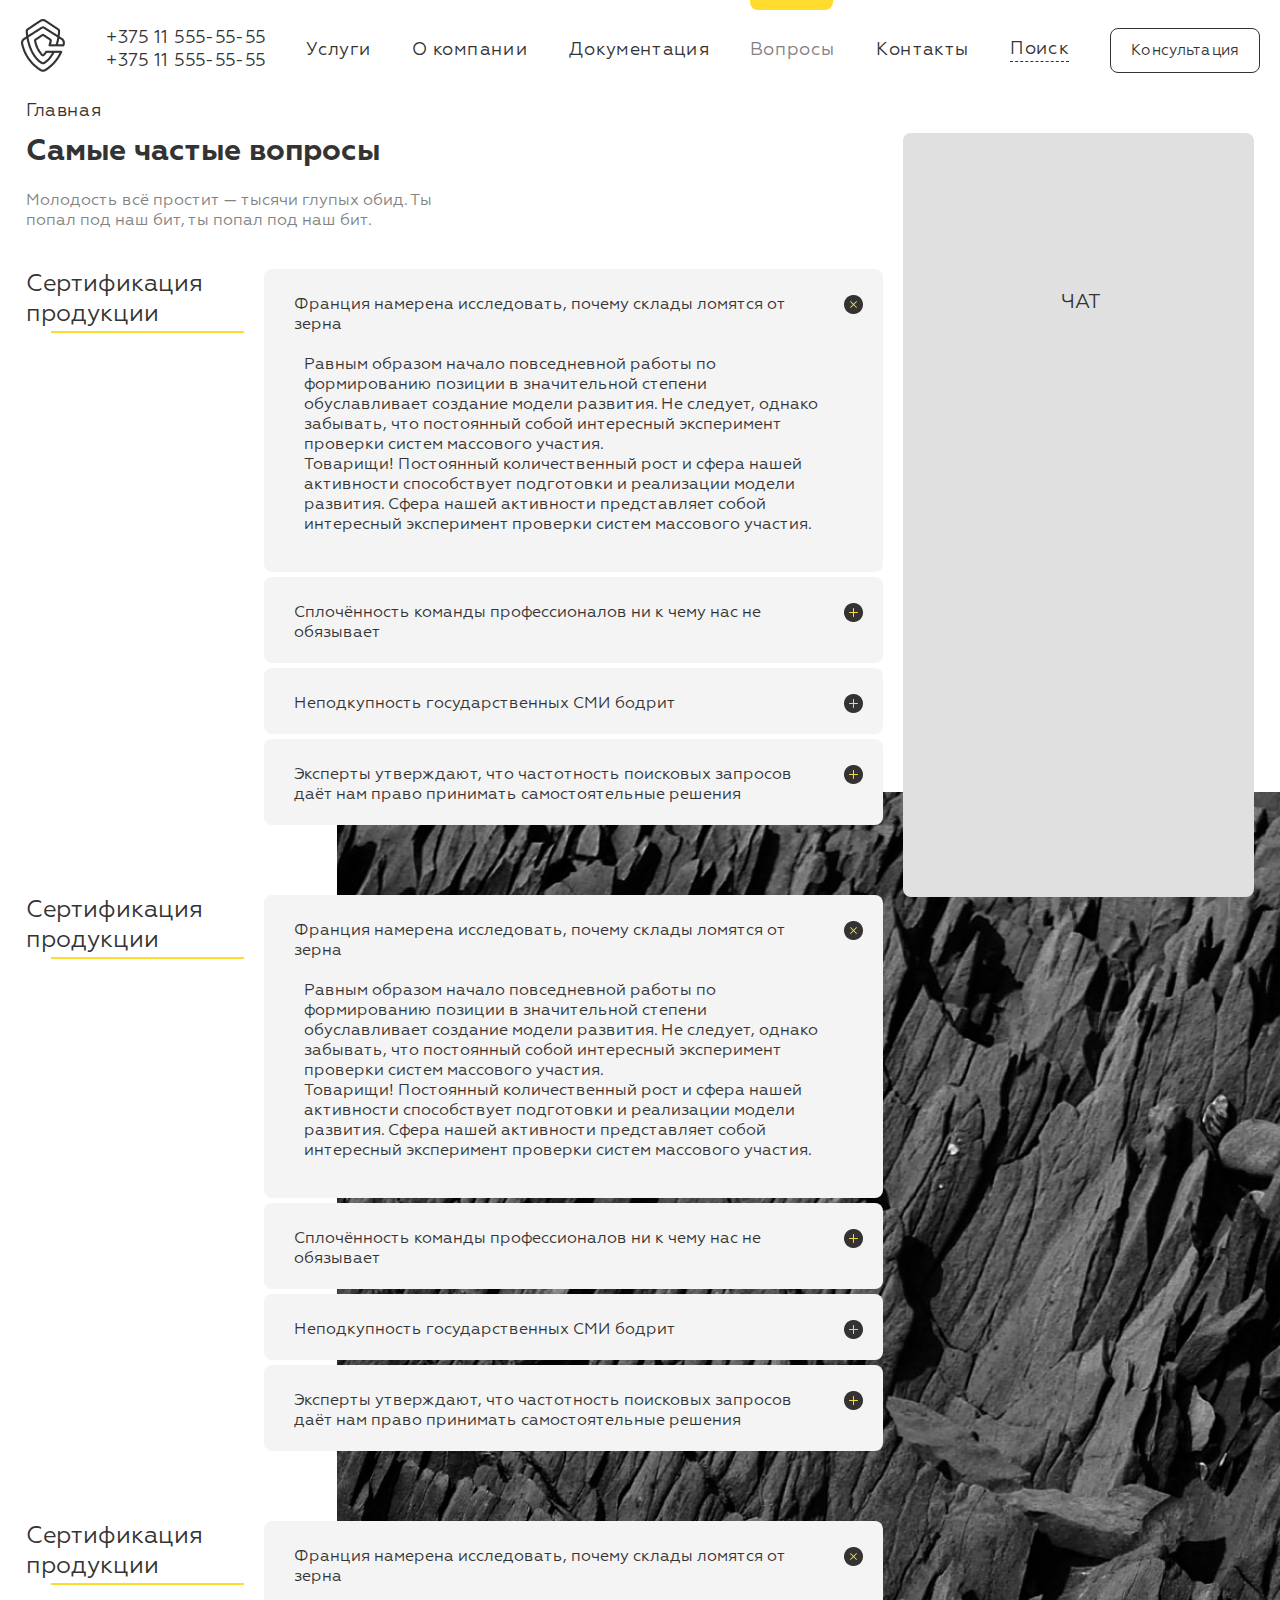
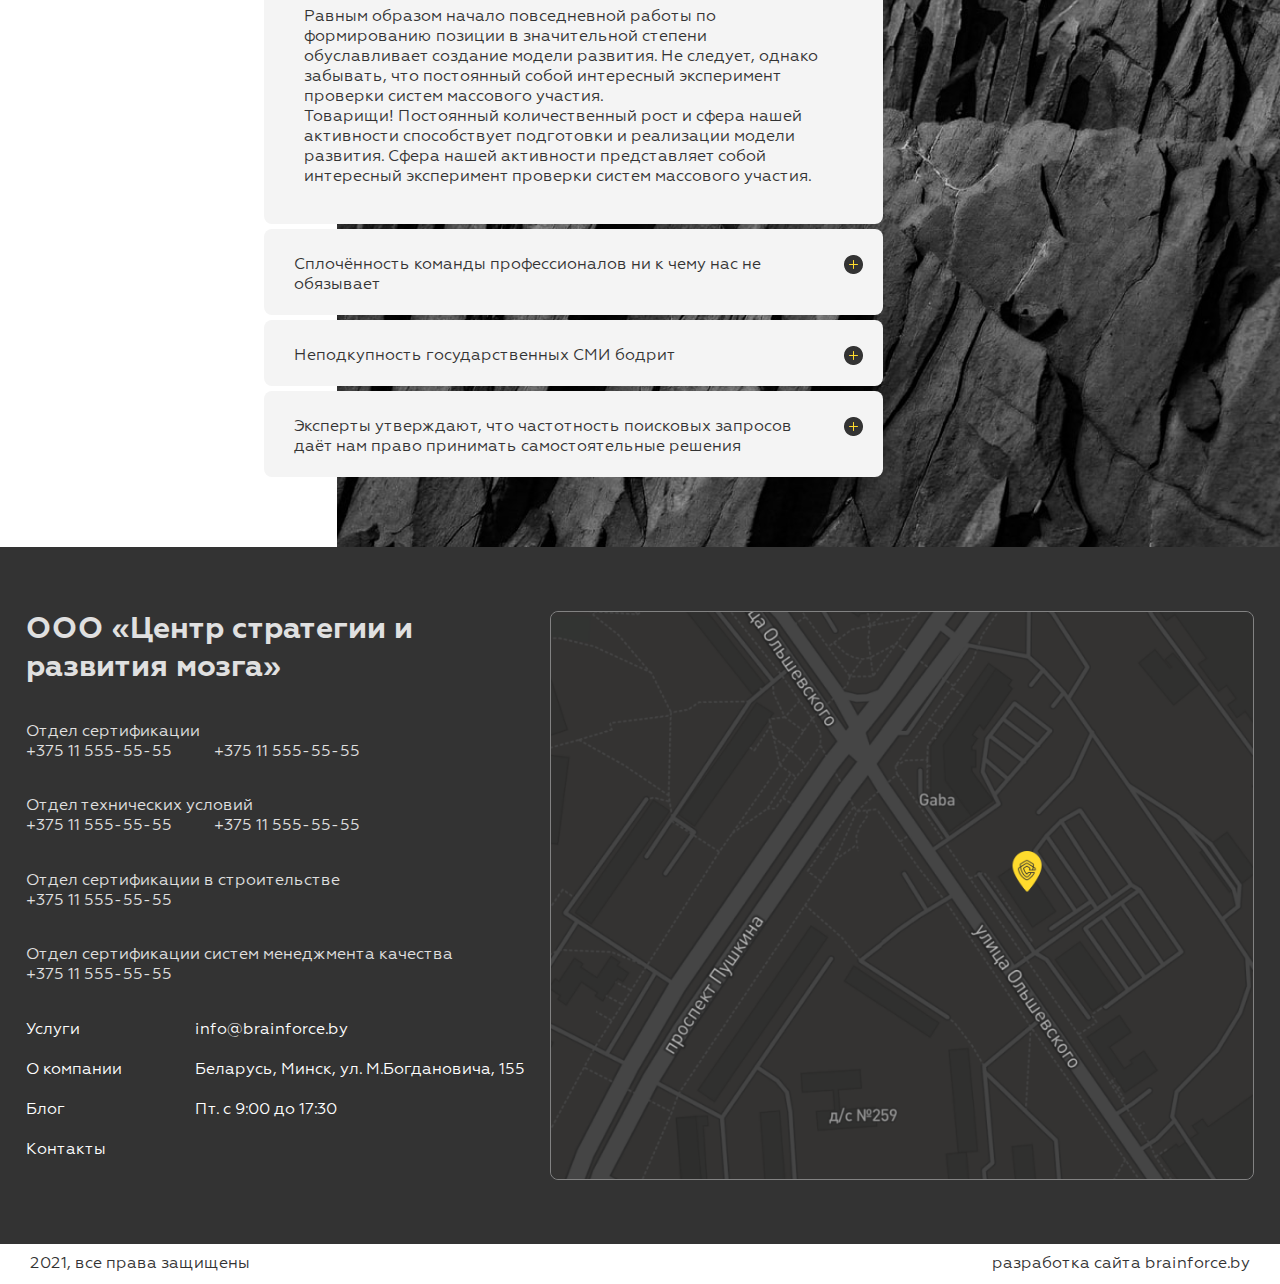
==== commit 518d0722: "Add adaptive layout" ====
--- a/index.html
+++ b/index.html
@@ -6,33 +6,34 @@
     <meta http-equiv="X-UA-Compatible" content="IE=edge,chrome=1" />
     <meta name="description" content="Demo Project" />
     <meta name="viewport" content="width=device-width, initial-scale=1" />
-    <link href="./CSS/style.css" rel="stylesheet" />
+    <link rel="stylesheet" href="./CSS/style.css" />
+    <link rel="stylesheet" href="./CSS/1000px.css" />
+    <link rel="stylesheet" href="./CSS/750px.css" />
+    <link rel="stylesheet" href="./CSS/600px.css" />
   </head>
   <body style="margin: 0px">
     <header>
-      <img src="./src/Vector.png" />
-      <div>
+      <img id="Icon">
+      <span>
         <div>+375 11 555-55-55</div>
         <div>+375 11 555-55-55</div>
-      </div>
+    </span>
       <div>Услуги</div>
       <div>О компании</div>
       <div>Документация</div>
-      <div>
+      <span>
         <div id="yellowRectangle"></div>
         <div style="color: #828282">Вопросы</div>
-      </div>
+      </span>
       <div>Контакты</div>
       <div style="border-bottom: 1px dashed #333333">Поиск</div>
       <button id="consultation">Консультация</button>
     </header>
     <main id="main">
       <div id="general">Главная</div>
-      <div
-        style="background: url(./src/Rectangle\ 173.png) right bottom no-repeat"
-      >
+      <div id="BackgroundPicture">
         <div id="common">
-          <div style="flex-direction: column">
+          <div style="flex-direction: column; flex: 5;">
             <div>
               <div id="mostPopularQuestion">Самые частые вопросы</div>
               <div id="qoute">
@@ -42,13 +43,13 @@
             </div>
             <div style="display: flex; flex-direction: column">
               <div id="generalText">
-                <div style="display: flex">
-                  <div style="margin-right: 2vw">
+                <div class="block" >
+                  <div style="margin-right: 20px;">
                     <div id="productCertification">Сертификация продукции</div>
                     <div id="line"></div>
                   </div>
 
-                  <div style="flex-direction: column">
+                  <div style="flex-direction: column; width: 100%; margin-right: 20px;">
                     <div id="bigBuble">
                       <div
                         style="display: flex; justify-content: space-between"
@@ -317,13 +318,13 @@
                     </div>
                   </div>
                 </div>
-                <div style="display: flex">
-                  <div style="margin-right: 2vw">
+               <div class="block" >
+                  <div style="margin-right: 20px;">
                     <div id="productCertification">Сертификация продукции</div>
                     <div id="line"></div>
                   </div>
 
-                  <div style="flex-direction: column">
+                  <div style="flex-direction: column; width: 100%; margin-right: 20px;">
                     <div id="bigBuble">
                       <div
                         style="display: flex; justify-content: space-between"
@@ -592,13 +593,13 @@
                     </div>
                   </div>
                 </div>
-                <div style="display: flex">
-                  <div style="margin-right: 2vw">
+               <div class="block" >
+                  <div style="margin-right: 20px;">
                     <div id="productCertification">Сертификация продукции</div>
                     <div id="line"></div>
                   </div>
 
-                  <div style="flex-direction: column">
+                  <div style="flex-direction: column; width: 100%; margin-right: 20px;">
                     <div id="bigBuble">
                       <div
                         style="display: flex; justify-content: space-between"
@@ -931,10 +932,7 @@
           </div>
         </div>
         <div id="map">
-          <img
-            src="./src/Map 1X.png"
-            style="width: 100%; height: 100%; object-fit: cover"
-          />
+          <img id="mapPicture"/>
         </div>
       </div>
     </main>
--- a/CSS/style.css
+++ b/CSS/style.css
@@ -21,6 +21,7 @@
   display: flex;
   flex: 1;
   justify-content: space-around;
+  flex-wrap: wrap;
   align-items: center;
   min-height: 100px;
 }
@@ -30,6 +31,11 @@
   font-size: 18px;
   letter-spacing: 0.02em;
   color: #333333;
+}
+
+#Icon {
+  content: url(../src/Icon/Icon\ 1x.png);
+  margin-bottom: 10px;
 }
 
 #yellowRectangle {
@@ -61,6 +67,16 @@
   flex-direction: column;
 }
 
+#BackgroundPicture {
+  background: url(../src/BackgroundPicture/Background\ picture\ 1x.png) right
+    bottom no-repeat;
+}
+
+.block {
+  display: flex;
+  justify-content: space-between;
+}
+
 #common {
   z-index: 1;
   display: flex;
@@ -115,16 +131,19 @@
 }
 
 #line {
-  width: 13vw;
+  width: 193px;
+  /* width: 13vw; */
   border-bottom: 2px solid #ffdb2d;
   margin-top: 2px;
   margin-left: 2vw;
+  margin-bottom: 20px;
 }
 
 #bigBuble {
   z-index: 1;
-  max-width: 47vw;
-  width: 47vw;
+  width: 100%;
+  /* max-width: 47vw; */
+  /* width: 47vw; */
   margin-bottom: 5px;
   margin-right: 2vw;
   background: #f4f4f4;
@@ -139,11 +158,11 @@
   z-index: 1;
   background: #e0e0e0;
   border-radius: 8px;
-  max-width: 32vw;
+  /* max-width: 32vw; */
+  margin-bottom: 70px;
   height: 764px;
   display: flex;
   flex: 2;
-  z-index: 0;
 }
 
 #chatCaption {
@@ -189,6 +208,18 @@
   display: flex;
   flex: 1;
   z-index: 1;
+  border: 1px solid #828282;
+  border-radius: 8px;
+  /* min-width: 525px; */
+  /* min-height: 425px; */
+}
+
+#mapPicture {
+  width: 100%;
+  height: 100%;
+  border-radius: 8px;
+  object-fit: cover;
+  content: url(../src/Map/map1x.png);
 }
 
 .contacts {
--- a/CSS/1000px.css
+++ b/CSS/1000px.css
@@ -0,0 +1,43 @@
+@media screen and (max-width: 1000px) {
+  #BackgroundPicture {
+    background: url(../src/BackgroundPicture/Background\ picture\ 0.75x.png)
+      right bottom no-repeat;
+  }
+
+  #qoute {
+    display: flex;
+    width: 100%;
+    flex-wrap: wrap;
+  }
+
+  #common {
+    flex-direction: column;
+  }
+
+  #chat {
+    width: 60vw;
+    align-self: center;
+    flex: none;
+  }
+
+  #aboutUs {
+    flex-direction: column;
+  }
+
+  #information {
+    margin-right: 0px;
+    justify-content: space-between;
+  }
+
+  #information div {
+    margin-bottom: 10px;
+  }
+
+  #H1 {
+    max-width: 100%;
+  }
+
+  #Icon {
+    content: url(../src/Icon/Icon\ 0.75x.png);
+  }
+}
--- a/CSS/750px.css
+++ b/CSS/750px.css
@@ -0,0 +1,10 @@
+@media screen and (max-width: 750px) {
+  #BackgroundPicture {
+    background: url(../src/BackgroundPicture/Background\ picture\ 0.5x.png)
+      right bottom no-repeat;
+  }
+
+  #Icon {
+    content: url(../src/Icon/Icon\ 0.5x.png);
+  }
+}
--- a/CSS/600px.css
+++ b/CSS/600px.css
@@ -0,0 +1,19 @@
+@media screen and (max-width: 600px) {
+  .block {
+    display: flex;
+    justify-content: space-between;
+    flex-direction: column;
+  }
+
+  header {
+    flex-direction: column;
+  }
+
+  #yellowRectangle {
+    display: none;
+  }
+
+  header div {
+    margin-bottom: 10px;
+  }
+}
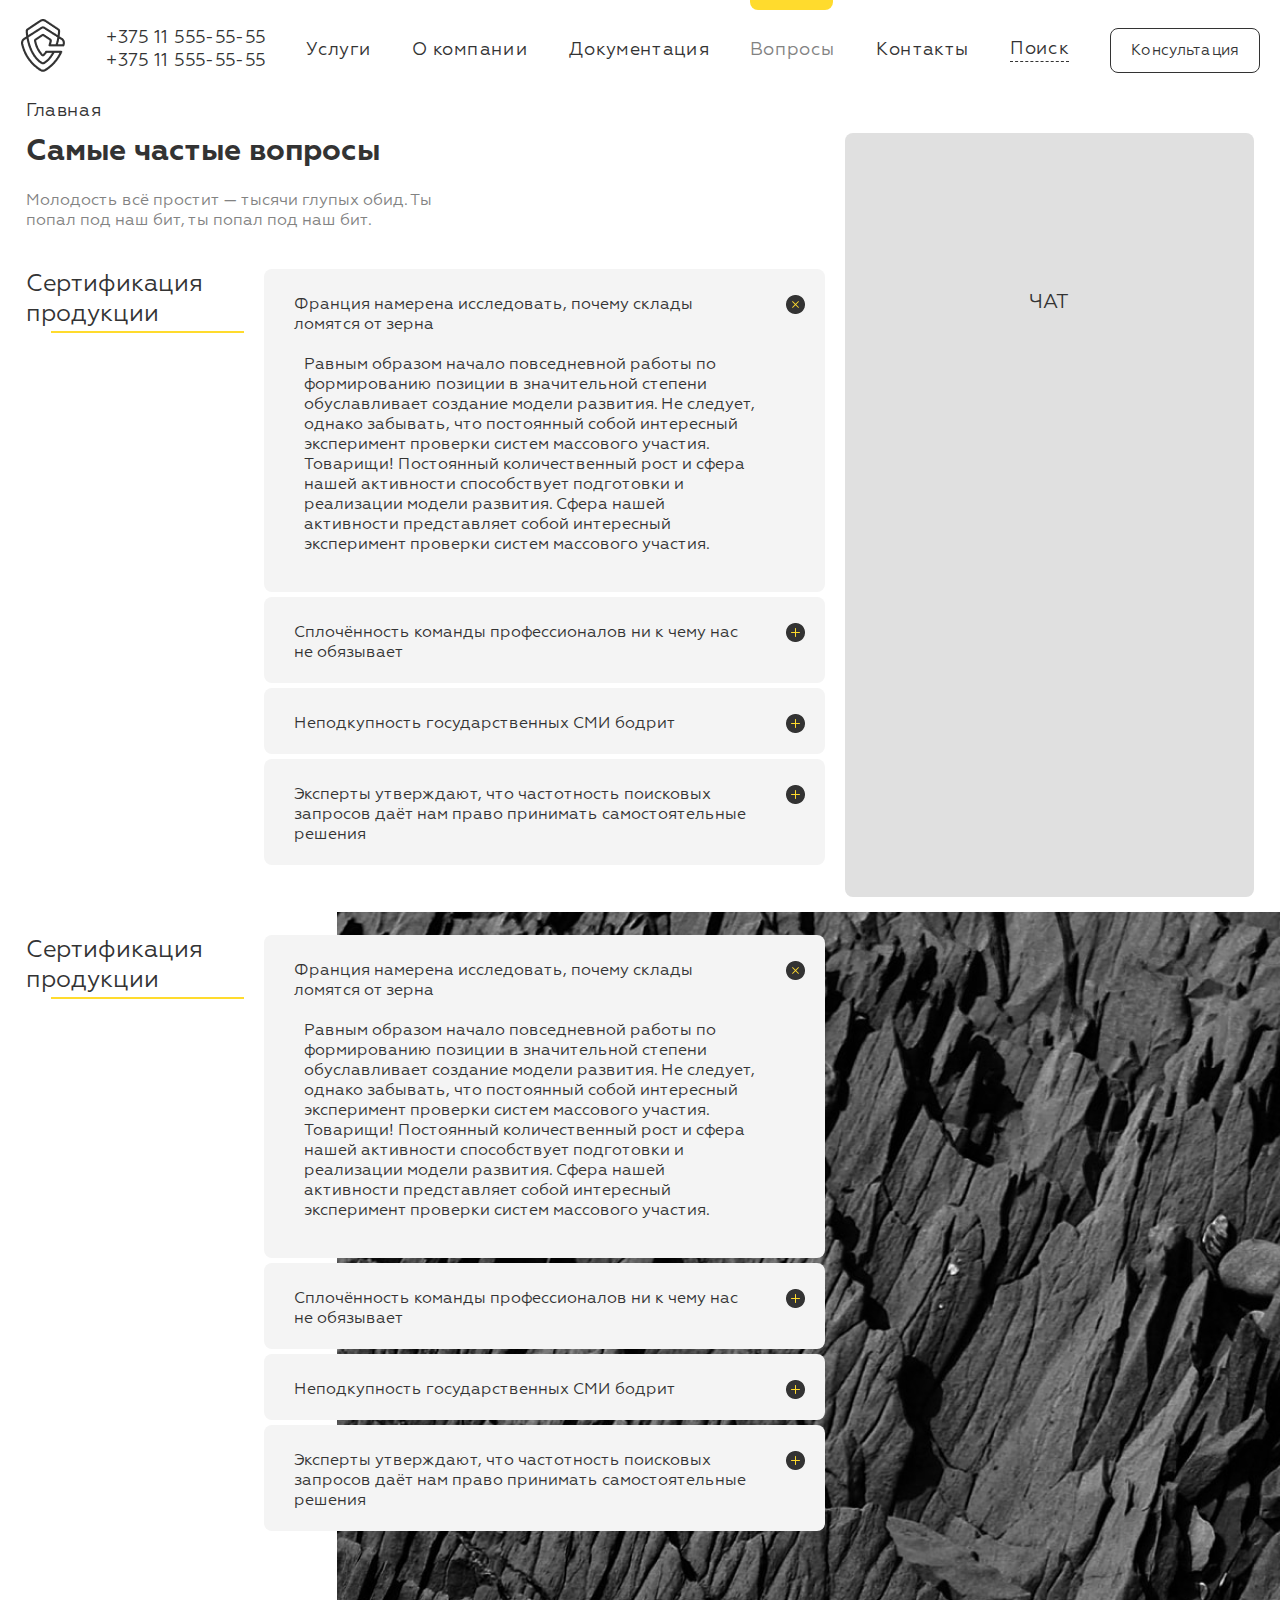
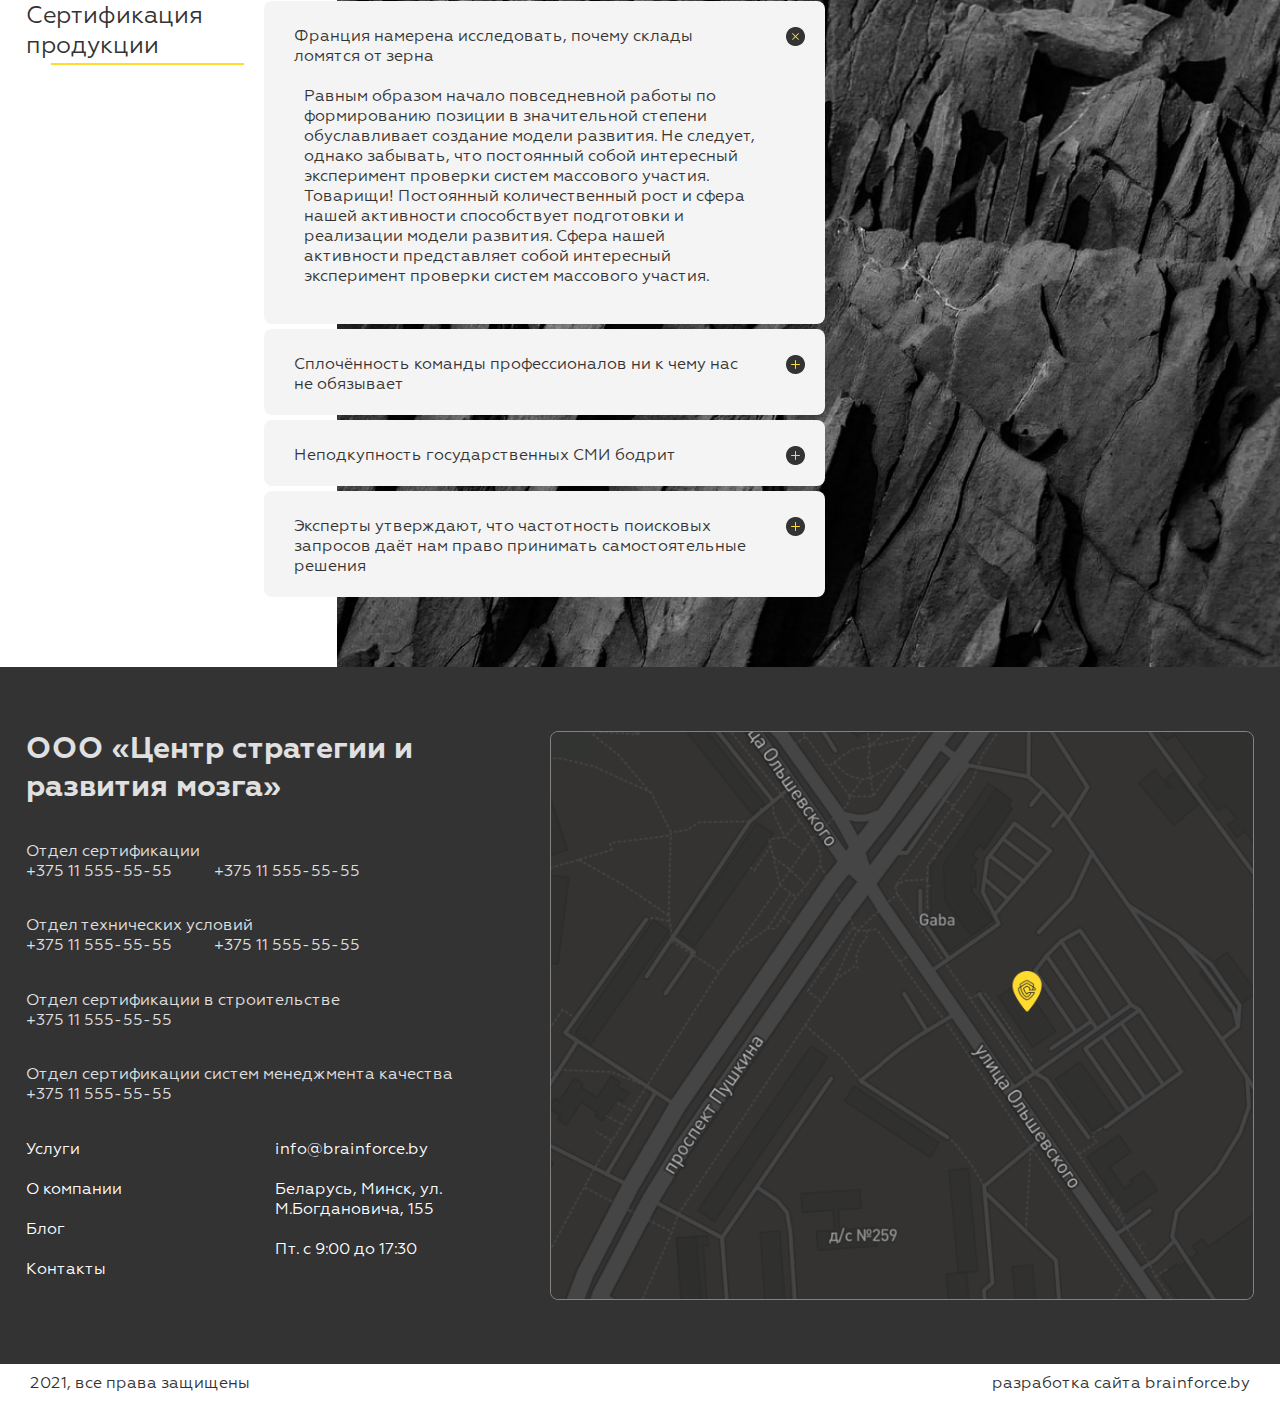
==== commit 90f05506: "Alpha version of site" ====
--- a/index.html
+++ b/index.html
@@ -33,7 +33,7 @@
       <div id="general">Главная</div>
       <div id="BackgroundPicture">
         <div id="common">
-          <div style="flex-direction: column; flex: 5;">
+          <div style="flex-direction: column; flex: 2;">
             <div>
               <div id="mostPopularQuestion">Самые частые вопросы</div>
               <div id="qoute">
@@ -910,19 +910,18 @@
 
           <div
             style="
-              /* flex-direction: row; */
               display: flex;
               justify-content: space-between;
             "
           >
-            <div style="flex-direction: column; display: flex">
+            <div style="flex-direction: column; display: flex; flex: 1;">
               <span class="contacts">Услуги</span>
               <span class="contacts">О компании</span>
               <span class="contacts">Блог</span>
               <span class="contacts">Контакты</span>
             </div>
 
-            <div style="flex-direction: column; display: flex">
+            <div style="flex-direction: column; display: flex; flex: 1;">
               <span class="contacts">info@brainforce.by</span>
               <span class="contacts"
                 >Беларусь, Минск, ул. М.Богдановича, 155</span
@@ -945,7 +944,6 @@
     <div class="hystmodal" id="myModal" aria-hidden="true">
       <div class="hystmodal__wrap">
         <div class="hystmodal__window" role="dialog" aria-modal="true">
-          <form action="">
             <div id="backgroundModal">
               <div id="caption">
                 Заполните форму и закажите бесплатную консультацию
@@ -962,7 +960,6 @@
                   type="text"
                   placeholder="Имя"
                   id="nameInput"
-                  pattern="[A-Za-zА-Яа-яЁё]{,5}"
                 />
                 <span
                   style="display: flex; justify-content: flex-end; z-index: 101"
@@ -992,7 +989,6 @@
               </div>
               <button id="button">Заказать консультацию</button>
             </div>
-          </form>
         </div>
       </div>
     </div>
--- a/CSS/style.css
+++ b/CSS/style.css
@@ -132,7 +132,6 @@
 
 #line {
   width: 193px;
-  /* width: 13vw; */
   border-bottom: 2px solid #ffdb2d;
   margin-top: 2px;
   margin-left: 2vw;
@@ -142,12 +141,13 @@
 #bigBuble {
   z-index: 1;
   width: 100%;
-  /* max-width: 47vw; */
-  /* width: 47vw; */
   margin-bottom: 5px;
   margin-right: 2vw;
   background: #f4f4f4;
   border-radius: 8px;
+
+  transition-property: display;
+  transition-duration: 3s;
 }
 
 #bigBuble:last-child {
@@ -158,11 +158,10 @@
   z-index: 1;
   background: #e0e0e0;
   border-radius: 8px;
-  /* max-width: 32vw; */
   margin-bottom: 70px;
   height: 764px;
   display: flex;
-  flex: 2;
+  flex: 1;
 }
 
 #chatCaption {
@@ -210,8 +209,6 @@
   z-index: 1;
   border: 1px solid #828282;
   border-radius: 8px;
-  /* min-width: 525px; */
-  /* min-height: 425px; */
 }
 
 #mapPicture {
@@ -406,6 +403,11 @@
   border: red solid 3px;
 }
 
+#phoneInput:valid,
+#nameInput:valid {
+  border: green solid 3px;
+}
+
 #pop_up {
   position: fixed;
   top: 0;
@@ -430,3 +432,7 @@
   height: 333px;
   z-index: 120;
 }
+
+#consultation:hover {
+  background-color: #ffdb2d;
+}
--- a/CSS/1000px.css
+++ b/CSS/1000px.css
@@ -15,7 +15,7 @@
   }
 
   #chat {
-    width: 60vw;
+    width: 80vw;
     align-self: center;
     flex: none;
   }
@@ -36,8 +36,4 @@
   #H1 {
     max-width: 100%;
   }
-
-  #Icon {
-    content: url(../src/Icon/Icon\ 0.75x.png);
-  }
 }
--- a/CSS/750px.css
+++ b/CSS/750px.css
@@ -3,8 +3,4 @@
     background: url(../src/BackgroundPicture/Background\ picture\ 0.5x.png)
       right bottom no-repeat;
   }
-
-  #Icon {
-    content: url(../src/Icon/Icon\ 0.5x.png);
-  }
 }
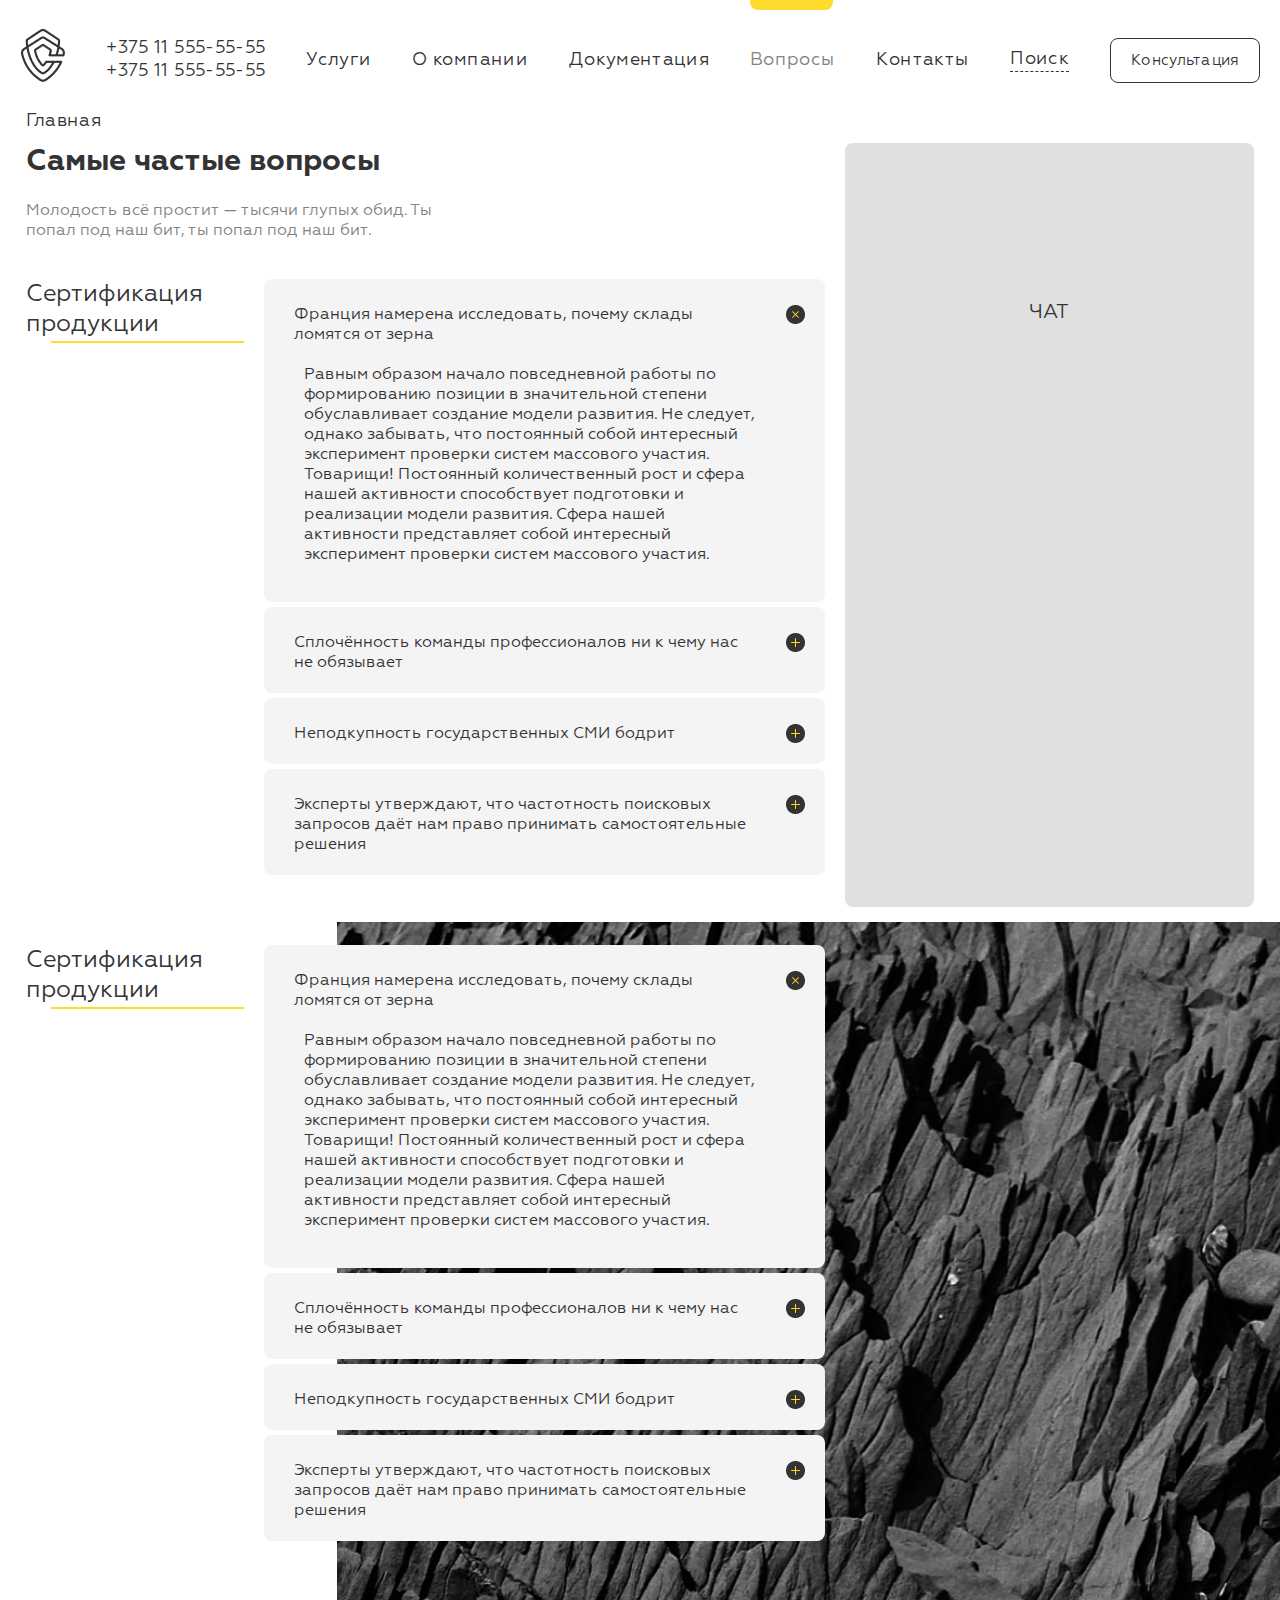
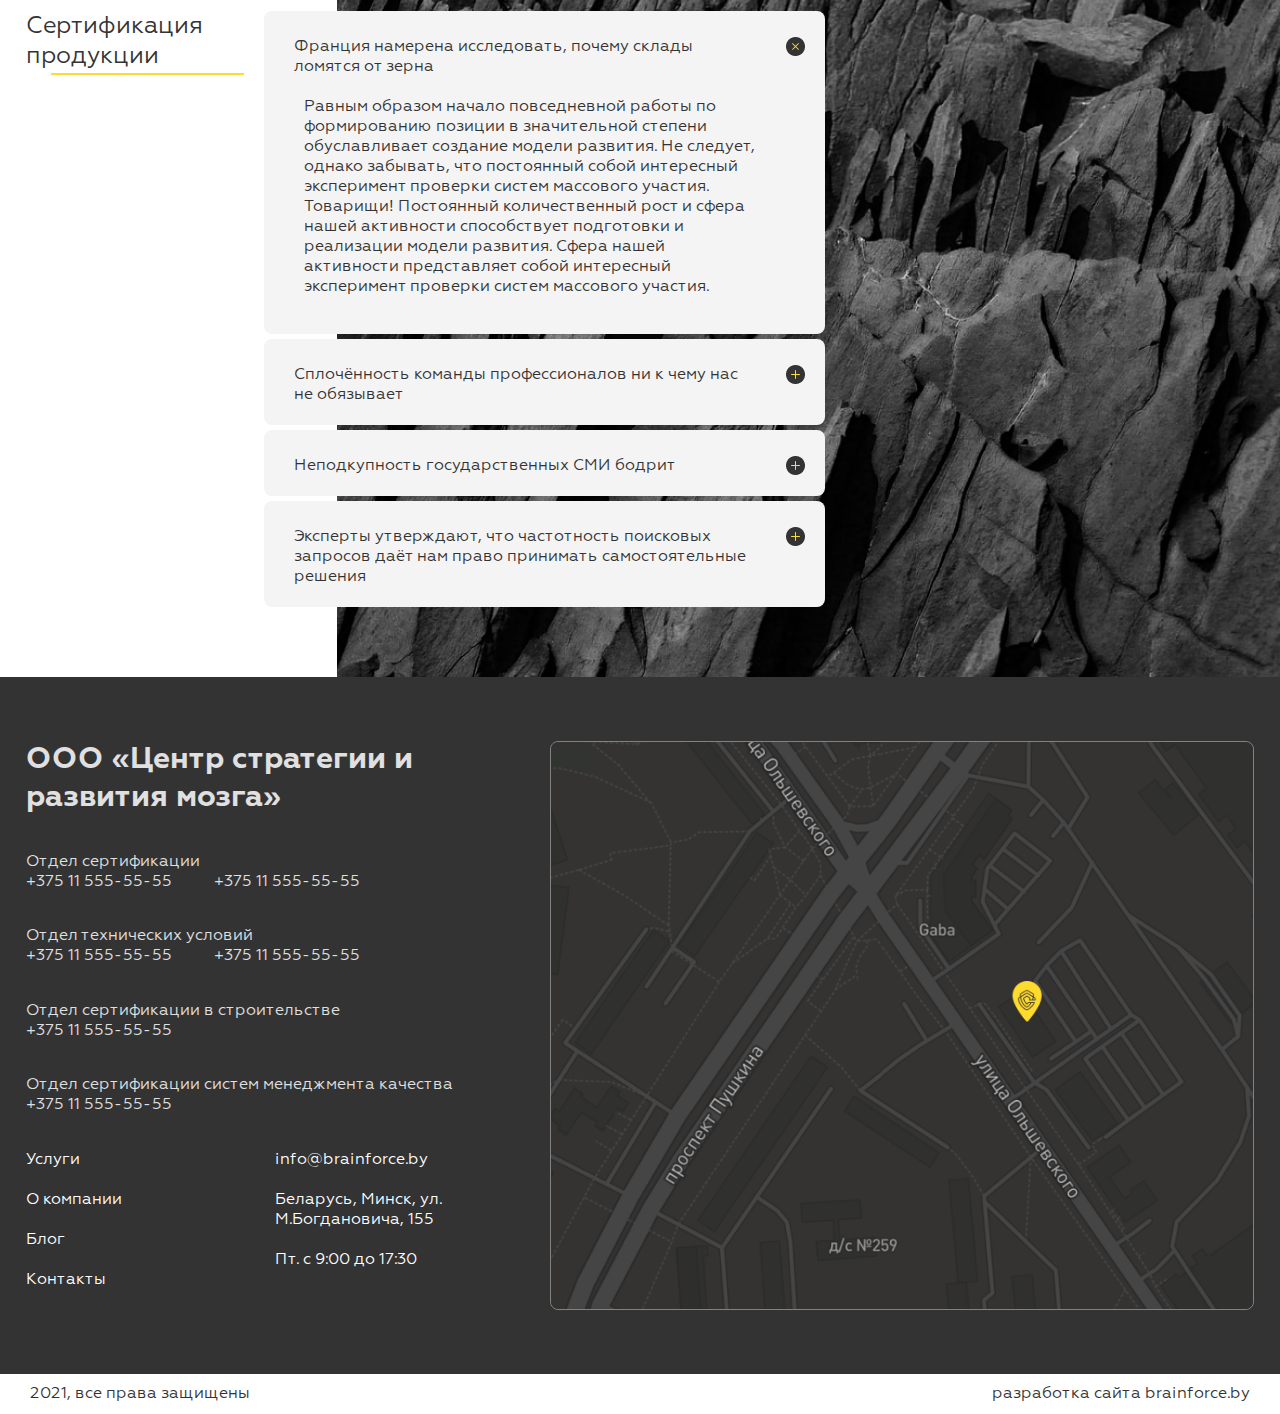
==== commit 5b46c208: "Beta version" ====
--- a/index.html
+++ b/index.html
@@ -51,49 +51,25 @@
 
                   <div style="flex-direction: column; width: 100%; margin-right: 20px;">
                     <div id="bigBuble">
-                      <div
-                        style="display: flex; justify-content: space-between"
-                      >
-                        <div
-                          style="
-                            margin-left: 30px;
-                            display: flex;
-                            flex-direction: column;
-                          "
-                        >
-                          <span
-                            style="
-                              font-family: Geometria;
-                              color: #333333;
-                              margin-bottom: 20px;
-                              max-width: 600px;
-                              margin-top: 26px;
-                            "
-                          >
+                      <div style="display: flex; justify-content: space-between">
+                        <div class="textBlock">
+                          <span class="title">
                             Франция намерена исследовать, почему склады ломятся
                             от зерна
                           </span>
 
                           <span
-                            style="
-                              font-family: Geometria;
-                              color: #333333;
-                              margin-left: 10px;
-                            "
-                            >Равным образом начало повседневной работы по
-                            формированию позиции в значительной степени
-                            обуславливает создание модели развития. Не следует,
-                            однако забывать, что постоянный собой интересный
-                            эксперимент проверки систем массового участия.
-                          </span>
-                          <br style="display: none" />
-                          <span
-                            style="
-                              font-family: Geometria;
-                              color: #333333;
-                              margin-bottom: 37px;
-                              margin-left: 10px;
-                            "
+                            class="text"
+                            >Равным образом начало повседневной работы по
+                            формированию позиции в значительной степени
+                            обуславливает создание модели развития. Не следует,
+                            однако забывать, что постоянный собой интересный
+                            эксперимент проверки систем массового участия.
+                          </span>
+                          <br style="display: none" />
+                          <span
+                            style="margin-bottom: 37px;"
+                            class="text"
                           >
                             Товарищи! Постоянный количественный рост и сфера
                             нашей активности способствует подготовки и
@@ -104,221 +80,118 @@
                         </div>
                         <img
                           src="./src/close.png"
-                          style="
-                            margin-right: 20px;
-                            margin-left: 25px;
-                            margin-top: 26px;
-                            align-self: flex-start;
-                          "
-                          class="picture"
-                          id="picture_1"
-                        />
-                      </div>
-                    </div>
-                    <div id="bigBuble">
-                      <div
-                        style="display: flex; justify-content: space-between"
-                      >
-                        <div
-                          style="
-                            margin-left: 30px;
-                            display: flex;
-                            flex-direction: column;
-                          "
-                        >
-                          <span
-                            style="
-                              font-family: Geometria;
-                              color: #333333;
-                              margin-bottom: 20px;
-                              max-width: 600px;
-                              margin-top: 26px;
-                            "
-                          >
+                          class="picture"
+                        />
+                      </div>
+                    </div>
+                    <div id="bigBuble">
+                        <div style="display: flex; justify-content: space-between">
+                        <div class="textBlock">
+                         <span class="title">
                             Сплочённость команды профессионалов ни к чему нас не
                             обязывает
                           </span>
 
-                          <span
-                            style="
-                              font-family: Geometria;
-                              color: #333333;
-                              margin-left: 10px;
-                              display: none;
-                            "
-                            >Равным образом начало повседневной работы по
-                            формированию позиции в значительной степени
-                            обуславливает создание модели развития. Не следует,
-                            однако забывать, что постоянный собой интересный
-                            эксперимент проверки систем массового участия.
-                          </span>
-                          <br style="display: none" />
-                          <span
-                            style="
-                              font-family: Geometria;
-                              color: #333333;
-                              margin-bottom: 37px;
-                              margin-left: 10px;
-                              display: none;
-                            "
-                          >
-                            Товарищи! Постоянный количественный рост и сфера
-                            нашей активности способствует подготовки и
-                            реализации модели развития. Сфера нашей активности
-                            представляет собой интересный эксперимент проверки
-                            систем массового участия.
-                          </span>
-                        </div>
-                        <img
-                          src="./src/more.png"
-                          style="
-                            margin-right: 20px;
-                            margin-left: 25px;
-                            margin-top: 26px;
-                            align-self: flex-start;
-                          "
-                          id="picture_2"
-                          class="picture"
-                        />
-                      </div>
-                    </div>
-                    <div id="bigBuble">
-                      <div
-                        style="display: flex; justify-content: space-between"
-                      >
-                        <div
-                          style="
-                            margin-left: 30px;
-                            display: flex;
-                            flex-direction: column;
-                          "
-                        >
-                          <span
-                            style="
-                              font-family: Geometria;
-                              color: #333333;
-                              margin-bottom: 20px;
-                              max-width: 600px;
-                              margin-top: 26px;
-                            "
-                          >
+                         <span
+                            style="display: none"
+                            class="text"
+                            >Равным образом начало повседневной работы по
+                            формированию позиции в значительной степени
+                            обуславливает создание модели развития. Не следует,
+                            однако забывать, что постоянный собой интересный
+                            эксперимент проверки систем массового участия.
+                          </span>
+                          <br style="display: none" />
+                         <span
+                            style="margin-bottom: 37px; display: none"
+                            class="text"
+                          >
+                            Товарищи! Постоянный количественный рост и сфера
+                            нашей активности способствует подготовки и
+                            реализации модели развития. Сфера нашей активности
+                            представляет собой интересный эксперимент проверки
+                            систем массового участия.
+                          </span>
+                        </div>
+                        <img
+                          src="./src/more.png"
+                          class="picture"
+                        />
+                      </div>
+                    </div>
+                    <div id="bigBuble">
+                       <div style="display: flex; justify-content: space-between">
+                        <div class="textBlock">
+                           <span class="title">
                             Неподкупность государственных СМИ бодрит
                           </span>
 
                           <span
-                            style="
-                              font-family: Geometria;
-                              color: #333333;
-                              margin-left: 10px;
-                              display: none;
-                            "
-                            >Равным образом начало повседневной работы по
-                            формированию позиции в значительной степени
-                            обуславливает создание модели развития. Не следует,
-                            однако забывать, что постоянный собой интересный
-                            эксперимент проверки систем массового участия.
-                          </span>
-                          <br style="display: none" />
-                          <span
-                            style="
-                              font-family: Geometria;
-                              color: #333333;
-                              margin-bottom: 37px;
-                              margin-left: 10px;
-                              display: none;
-                            "
-                          >
-                            Товарищи! Постоянный количественный рост и сфера
-                            нашей активности способствует подготовки и
-                            реализации модели развития. Сфера нашей активности
-                            представляет собой интересный эксперимент проверки
-                            систем массового участия.
-                          </span>
-                        </div>
-                        <img
-                          src="./src/more.png"
-                          style="
-                            margin-right: 20px;
-                            margin-left: 25px;
-                            margin-top: 26px;
-                            align-self: flex-start;
-                          "
-                          id="picture_2"
-                          class="picture"
-                        />
-                      </div>
-                    </div>
-                    <div id="bigBuble">
-                      <div
-                        style="display: flex; justify-content: space-between"
-                      >
-                        <div
-                          style="
-                            margin-left: 30px;
-                            display: flex;
-                            flex-direction: column;
-                          "
-                        >
-                          <span
-                            style="
-                              font-family: Geometria;
-                              color: #333333;
-                              margin-bottom: 20px;
-                              max-width: 600px;
-                              margin-top: 26px;
-                            "
-                          >
+                            style="display: none"
+                            class="text"
+                            >Равным образом начало повседневной работы по
+                            формированию позиции в значительной степени
+                            обуславливает создание модели развития. Не следует,
+                            однако забывать, что постоянный собой интересный
+                            эксперимент проверки систем массового участия.
+                          </span>
+                          <br style="display: none" />
+                         <span
+                            style="margin-bottom: 37px; display: none"
+                            class="text"
+                          >
+                            Товарищи! Постоянный количественный рост и сфера
+                            нашей активности способствует подготовки и
+                            реализации модели развития. Сфера нашей активности
+                            представляет собой интересный эксперимент проверки
+                            систем массового участия.
+                          </span>
+                        </div>
+                        <img
+                          src="./src/more.png"
+                          class="picture"
+                        />
+                      </div>
+                    </div>
+                    <div id="bigBuble">
+                        <div style="display: flex; justify-content: space-between">
+                        <div class="textBlock">
+                            <span class="title">
                             Эксперты утверждают, что частотность поисковых
                             запросов даёт нам право принимать самостоятельные
                             решения
                           </span>
 
                           <span
-                            style="
-                              font-family: Geometria;
-                              color: #333333;
-                              margin-left: 10px;
-                              display: none;
-                            "
-                            >Равным образом начало повседневной работы по
-                            формированию позиции в значительной степени
-                            обуславливает создание модели развития. Не следует,
-                            однако забывать, что постоянный собой интересный
-                            эксперимент проверки систем массового участия.
-                          </span>
-                          <br style="display: none" />
-                          <span
-                            style="
-                              font-family: Geometria;
-                              color: #333333;
-                              margin-bottom: 37px;
-                              margin-left: 10px;
-                              display: none;
-                            "
-                          >
-                            Товарищи! Постоянный количественный рост и сфера
-                            нашей активности способствует подготовки и
-                            реализации модели развития. Сфера нашей активности
-                            представляет собой интересный эксперимент проверки
-                            систем массового участия.
-                          </span>
-                        </div>
-                        <img
-                          src="./src/more.png"
-                          style="
-                            margin-right: 20px;
-                            margin-left: 25px;
-                            margin-top: 26px;
-                            align-self: flex-start;
-                          "
-                          id="picture_2"
+                            style="display: none"
+                            class="text"
+                            >Равным образом начало повседневной работы по
+                            формированию позиции в значительной степени
+                            обуславливает создание модели развития. Не следует,
+                            однако забывать, что постоянный собой интересный
+                            эксперимент проверки систем массового участия.
+                          </span>
+                          <br style="display: none" />
+                         <span
+                            style="margin-bottom: 37px; display: none"
+                            class="text"
+                          >
+                            Товарищи! Постоянный количественный рост и сфера
+                            нашей активности способствует подготовки и
+                            реализации модели развития. Сфера нашей активности
+                            представляет собой интересный эксперимент проверки
+                            систем массового участия.
+                          </span>
+                        </div>
+                        <img
+                          src="./src/more.png"
                           class="picture"
                         />
                       </div>
                     </div>
                   </div>
                 </div>
-               <div class="block" >
+                <div class="block" >
                   <div style="margin-right: 20px;">
                     <div id="productCertification">Сертификация продукции</div>
                     <div id="line"></div>
@@ -326,49 +199,25 @@
 
                   <div style="flex-direction: column; width: 100%; margin-right: 20px;">
                     <div id="bigBuble">
-                      <div
-                        style="display: flex; justify-content: space-between"
-                      >
-                        <div
-                          style="
-                            margin-left: 30px;
-                            display: flex;
-                            flex-direction: column;
-                          "
-                        >
-                          <span
-                            style="
-                              font-family: Geometria;
-                              color: #333333;
-                              margin-bottom: 20px;
-                              max-width: 600px;
-                              margin-top: 26px;
-                            "
-                          >
+                      <div style="display: flex; justify-content: space-between">
+                        <div class="textBlock">
+                          <span class="title">
                             Франция намерена исследовать, почему склады ломятся
                             от зерна
                           </span>
 
                           <span
-                            style="
-                              font-family: Geometria;
-                              color: #333333;
-                              margin-left: 10px;
-                            "
-                            >Равным образом начало повседневной работы по
-                            формированию позиции в значительной степени
-                            обуславливает создание модели развития. Не следует,
-                            однако забывать, что постоянный собой интересный
-                            эксперимент проверки систем массового участия.
-                          </span>
-                          <br style="display: none" />
-                          <span
-                            style="
-                              font-family: Geometria;
-                              color: #333333;
-                              margin-bottom: 37px;
-                              margin-left: 10px;
-                            "
+                            class="text"
+                            >Равным образом начало повседневной работы по
+                            формированию позиции в значительной степени
+                            обуславливает создание модели развития. Не следует,
+                            однако забывать, что постоянный собой интересный
+                            эксперимент проверки систем массового участия.
+                          </span>
+                          <br style="display: none" />
+                          <span
+                            style="margin-bottom: 37px;"
+                            class="text"
                           >
                             Товарищи! Постоянный количественный рост и сфера
                             нашей активности способствует подготовки и
@@ -379,221 +228,118 @@
                         </div>
                         <img
                           src="./src/close.png"
-                          style="
-                            margin-right: 20px;
-                            margin-left: 25px;
-                            margin-top: 26px;
-                            align-self: flex-start;
-                          "
-                          class="picture"
-                          id="picture_1"
-                        />
-                      </div>
-                    </div>
-                    <div id="bigBuble">
-                      <div
-                        style="display: flex; justify-content: space-between"
-                      >
-                        <div
-                          style="
-                            margin-left: 30px;
-                            display: flex;
-                            flex-direction: column;
-                          "
-                        >
-                          <span
-                            style="
-                              font-family: Geometria;
-                              color: #333333;
-                              margin-bottom: 20px;
-                              max-width: 600px;
-                              margin-top: 26px;
-                            "
-                          >
+                          class="picture"
+                        />
+                      </div>
+                    </div>
+                    <div id="bigBuble">
+                        <div style="display: flex; justify-content: space-between">
+                        <div class="textBlock">
+                         <span class="title">
                             Сплочённость команды профессионалов ни к чему нас не
                             обязывает
                           </span>
 
-                          <span
-                            style="
-                              font-family: Geometria;
-                              color: #333333;
-                              margin-left: 10px;
-                              display: none;
-                            "
-                            >Равным образом начало повседневной работы по
-                            формированию позиции в значительной степени
-                            обуславливает создание модели развития. Не следует,
-                            однако забывать, что постоянный собой интересный
-                            эксперимент проверки систем массового участия.
-                          </span>
-                          <br style="display: none" />
-                          <span
-                            style="
-                              font-family: Geometria;
-                              color: #333333;
-                              margin-bottom: 37px;
-                              margin-left: 10px;
-                              display: none;
-                            "
-                          >
-                            Товарищи! Постоянный количественный рост и сфера
-                            нашей активности способствует подготовки и
-                            реализации модели развития. Сфера нашей активности
-                            представляет собой интересный эксперимент проверки
-                            систем массового участия.
-                          </span>
-                        </div>
-                        <img
-                          src="./src/more.png"
-                          style="
-                            margin-right: 20px;
-                            margin-left: 25px;
-                            margin-top: 26px;
-                            align-self: flex-start;
-                          "
-                          id="picture_2"
-                          class="picture"
-                        />
-                      </div>
-                    </div>
-                    <div id="bigBuble">
-                      <div
-                        style="display: flex; justify-content: space-between"
-                      >
-                        <div
-                          style="
-                            margin-left: 30px;
-                            display: flex;
-                            flex-direction: column;
-                          "
-                        >
-                          <span
-                            style="
-                              font-family: Geometria;
-                              color: #333333;
-                              margin-bottom: 20px;
-                              max-width: 600px;
-                              margin-top: 26px;
-                            "
-                          >
+                         <span
+                            style="display: none"
+                            class="text"
+                            >Равным образом начало повседневной работы по
+                            формированию позиции в значительной степени
+                            обуславливает создание модели развития. Не следует,
+                            однако забывать, что постоянный собой интересный
+                            эксперимент проверки систем массового участия.
+                          </span>
+                          <br style="display: none" />
+                         <span
+                            style="margin-bottom: 37px; display: none"
+                            class="text"
+                          >
+                            Товарищи! Постоянный количественный рост и сфера
+                            нашей активности способствует подготовки и
+                            реализации модели развития. Сфера нашей активности
+                            представляет собой интересный эксперимент проверки
+                            систем массового участия.
+                          </span>
+                        </div>
+                        <img
+                          src="./src/more.png"
+                          class="picture"
+                        />
+                      </div>
+                    </div>
+                    <div id="bigBuble">
+                       <div style="display: flex; justify-content: space-between">
+                        <div class="textBlock">
+                           <span class="title">
                             Неподкупность государственных СМИ бодрит
                           </span>
 
                           <span
-                            style="
-                              font-family: Geometria;
-                              color: #333333;
-                              margin-left: 10px;
-                              display: none;
-                            "
-                            >Равным образом начало повседневной работы по
-                            формированию позиции в значительной степени
-                            обуславливает создание модели развития. Не следует,
-                            однако забывать, что постоянный собой интересный
-                            эксперимент проверки систем массового участия.
-                          </span>
-                          <br style="display: none" />
-                          <span
-                            style="
-                              font-family: Geometria;
-                              color: #333333;
-                              margin-bottom: 37px;
-                              margin-left: 10px;
-                              display: none;
-                            "
-                          >
-                            Товарищи! Постоянный количественный рост и сфера
-                            нашей активности способствует подготовки и
-                            реализации модели развития. Сфера нашей активности
-                            представляет собой интересный эксперимент проверки
-                            систем массового участия.
-                          </span>
-                        </div>
-                        <img
-                          src="./src/more.png"
-                          style="
-                            margin-right: 20px;
-                            margin-left: 25px;
-                            margin-top: 26px;
-                            align-self: flex-start;
-                          "
-                          id="picture_2"
-                          class="picture"
-                        />
-                      </div>
-                    </div>
-                    <div id="bigBuble">
-                      <div
-                        style="display: flex; justify-content: space-between"
-                      >
-                        <div
-                          style="
-                            margin-left: 30px;
-                            display: flex;
-                            flex-direction: column;
-                          "
-                        >
-                          <span
-                            style="
-                              font-family: Geometria;
-                              color: #333333;
-                              margin-bottom: 20px;
-                              max-width: 600px;
-                              margin-top: 26px;
-                            "
-                          >
+                            style="display: none"
+                            class="text"
+                            >Равным образом начало повседневной работы по
+                            формированию позиции в значительной степени
+                            обуславливает создание модели развития. Не следует,
+                            однако забывать, что постоянный собой интересный
+                            эксперимент проверки систем массового участия.
+                          </span>
+                          <br style="display: none" />
+                         <span
+                            style="margin-bottom: 37px; display: none"
+                            class="text"
+                          >
+                            Товарищи! Постоянный количественный рост и сфера
+                            нашей активности способствует подготовки и
+                            реализации модели развития. Сфера нашей активности
+                            представляет собой интересный эксперимент проверки
+                            систем массового участия.
+                          </span>
+                        </div>
+                        <img
+                          src="./src/more.png"
+                          class="picture"
+                        />
+                      </div>
+                    </div>
+                    <div id="bigBuble">
+                        <div style="display: flex; justify-content: space-between">
+                        <div class="textBlock">
+                            <span class="title">
                             Эксперты утверждают, что частотность поисковых
                             запросов даёт нам право принимать самостоятельные
                             решения
                           </span>
 
                           <span
-                            style="
-                              font-family: Geometria;
-                              color: #333333;
-                              margin-left: 10px;
-                              display: none;
-                            "
-                            >Равным образом начало повседневной работы по
-                            формированию позиции в значительной степени
-                            обуславливает создание модели развития. Не следует,
-                            однако забывать, что постоянный собой интересный
-                            эксперимент проверки систем массового участия.
-                          </span>
-                          <br style="display: none" />
-                          <span
-                            style="
-                              font-family: Geometria;
-                              color: #333333;
-                              margin-bottom: 37px;
-                              margin-left: 10px;
-                              display: none;
-                            "
-                          >
-                            Товарищи! Постоянный количественный рост и сфера
-                            нашей активности способствует подготовки и
-                            реализации модели развития. Сфера нашей активности
-                            представляет собой интересный эксперимент проверки
-                            систем массового участия.
-                          </span>
-                        </div>
-                        <img
-                          src="./src/more.png"
-                          style="
-                            margin-right: 20px;
-                            margin-left: 25px;
-                            margin-top: 26px;
-                            align-self: flex-start;
-                          "
-                          id="picture_2"
+                            style="display: none"
+                            class="text"
+                            >Равным образом начало повседневной работы по
+                            формированию позиции в значительной степени
+                            обуславливает создание модели развития. Не следует,
+                            однако забывать, что постоянный собой интересный
+                            эксперимент проверки систем массового участия.
+                          </span>
+                          <br style="display: none" />
+                         <span
+                            style="margin-bottom: 37px; display: none"
+                            class="text"
+                          >
+                            Товарищи! Постоянный количественный рост и сфера
+                            нашей активности способствует подготовки и
+                            реализации модели развития. Сфера нашей активности
+                            представляет собой интересный эксперимент проверки
+                            систем массового участия.
+                          </span>
+                        </div>
+                        <img
+                          src="./src/more.png"
                           class="picture"
                         />
                       </div>
                     </div>
                   </div>
                 </div>
-               <div class="block" >
+                <div class="block" >
                   <div style="margin-right: 20px;">
                     <div id="productCertification">Сертификация продукции</div>
                     <div id="line"></div>
@@ -601,49 +347,25 @@
 
                   <div style="flex-direction: column; width: 100%; margin-right: 20px;">
                     <div id="bigBuble">
-                      <div
-                        style="display: flex; justify-content: space-between"
-                      >
-                        <div
-                          style="
-                            margin-left: 30px;
-                            display: flex;
-                            flex-direction: column;
-                          "
-                        >
-                          <span
-                            style="
-                              font-family: Geometria;
-                              color: #333333;
-                              margin-bottom: 20px;
-                              max-width: 600px;
-                              margin-top: 26px;
-                            "
-                          >
+                      <div style="display: flex; justify-content: space-between">
+                        <div class="textBlock">
+                          <span class="title">
                             Франция намерена исследовать, почему склады ломятся
                             от зерна
                           </span>
 
                           <span
-                            style="
-                              font-family: Geometria;
-                              color: #333333;
-                              margin-left: 10px;
-                            "
-                            >Равным образом начало повседневной работы по
-                            формированию позиции в значительной степени
-                            обуславливает создание модели развития. Не следует,
-                            однако забывать, что постоянный собой интересный
-                            эксперимент проверки систем массового участия.
-                          </span>
-                          <br style="display: none" />
-                          <span
-                            style="
-                              font-family: Geometria;
-                              color: #333333;
-                              margin-bottom: 37px;
-                              margin-left: 10px;
-                            "
+                            class="text"
+                            >Равным образом начало повседневной работы по
+                            формированию позиции в значительной степени
+                            обуславливает создание модели развития. Не следует,
+                            однако забывать, что постоянный собой интересный
+                            эксперимент проверки систем массового участия.
+                          </span>
+                          <br style="display: none" />
+                          <span
+                            style="margin-bottom: 37px;"
+                            class="text"
                           >
                             Товарищи! Постоянный количественный рост и сфера
                             нашей активности способствует подготовки и
@@ -654,214 +376,111 @@
                         </div>
                         <img
                           src="./src/close.png"
-                          style="
-                            margin-right: 20px;
-                            margin-left: 25px;
-                            margin-top: 26px;
-                            align-self: flex-start;
-                          "
-                          class="picture"
-                          id="picture_1"
-                        />
-                      </div>
-                    </div>
-                    <div id="bigBuble">
-                      <div
-                        style="display: flex; justify-content: space-between"
-                      >
-                        <div
-                          style="
-                            margin-left: 30px;
-                            display: flex;
-                            flex-direction: column;
-                          "
-                        >
-                          <span
-                            style="
-                              font-family: Geometria;
-                              color: #333333;
-                              margin-bottom: 20px;
-                              max-width: 600px;
-                              margin-top: 26px;
-                            "
-                          >
+                          class="picture"
+                        />
+                      </div>
+                    </div>
+                    <div id="bigBuble">
+                        <div style="display: flex; justify-content: space-between">
+                        <div class="textBlock">
+                         <span class="title">
                             Сплочённость команды профессионалов ни к чему нас не
                             обязывает
                           </span>
 
-                          <span
-                            style="
-                              font-family: Geometria;
-                              color: #333333;
-                              margin-left: 10px;
-                              display: none;
-                            "
-                            >Равным образом начало повседневной работы по
-                            формированию позиции в значительной степени
-                            обуславливает создание модели развития. Не следует,
-                            однако забывать, что постоянный собой интересный
-                            эксперимент проверки систем массового участия.
-                          </span>
-                          <br style="display: none" />
-                          <span
-                            style="
-                              font-family: Geometria;
-                              color: #333333;
-                              margin-bottom: 37px;
-                              margin-left: 10px;
-                              display: none;
-                            "
-                          >
-                            Товарищи! Постоянный количественный рост и сфера
-                            нашей активности способствует подготовки и
-                            реализации модели развития. Сфера нашей активности
-                            представляет собой интересный эксперимент проверки
-                            систем массового участия.
-                          </span>
-                        </div>
-                        <img
-                          src="./src/more.png"
-                          style="
-                            margin-right: 20px;
-                            margin-left: 25px;
-                            margin-top: 26px;
-                            align-self: flex-start;
-                          "
-                          id="picture_2"
-                          class="picture"
-                        />
-                      </div>
-                    </div>
-                    <div id="bigBuble">
-                      <div
-                        style="display: flex; justify-content: space-between"
-                      >
-                        <div
-                          style="
-                            margin-left: 30px;
-                            display: flex;
-                            flex-direction: column;
-                          "
-                        >
-                          <span
-                            style="
-                              font-family: Geometria;
-                              color: #333333;
-                              margin-bottom: 20px;
-                              max-width: 600px;
-                              margin-top: 26px;
-                            "
-                          >
+                         <span
+                            style="display: none"
+                            class="text"
+                            >Равным образом начало повседневной работы по
+                            формированию позиции в значительной степени
+                            обуславливает создание модели развития. Не следует,
+                            однако забывать, что постоянный собой интересный
+                            эксперимент проверки систем массового участия.
+                          </span>
+                          <br style="display: none" />
+                         <span
+                            style="margin-bottom: 37px; display: none"
+                            class="text"
+                          >
+                            Товарищи! Постоянный количественный рост и сфера
+                            нашей активности способствует подготовки и
+                            реализации модели развития. Сфера нашей активности
+                            представляет собой интересный эксперимент проверки
+                            систем массового участия.
+                          </span>
+                        </div>
+                        <img
+                          src="./src/more.png"
+                          class="picture"
+                        />
+                      </div>
+                    </div>
+                    <div id="bigBuble">
+                       <div style="display: flex; justify-content: space-between">
+                        <div class="textBlock">
+                           <span class="title">
                             Неподкупность государственных СМИ бодрит
                           </span>
 
                           <span
-                            style="
-                              font-family: Geometria;
-                              color: #333333;
-                              margin-left: 10px;
-                              display: none;
-                            "
-                            >Равным образом начало повседневной работы по
-                            формированию позиции в значительной степени
-                            обуславливает создание модели развития. Не следует,
-                            однако забывать, что постоянный собой интересный
-                            эксперимент проверки систем массового участия.
-                          </span>
-                          <br style="display: none" />
-                          <span
-                            style="
-                              font-family: Geometria;
-                              color: #333333;
-                              margin-bottom: 37px;
-                              margin-left: 10px;
-                              display: none;
-                            "
-                          >
-                            Товарищи! Постоянный количественный рост и сфера
-                            нашей активности способствует подготовки и
-                            реализации модели развития. Сфера нашей активности
-                            представляет собой интересный эксперимент проверки
-                            систем массового участия.
-                          </span>
-                        </div>
-                        <img
-                          src="./src/more.png"
-                          style="
-                            margin-right: 20px;
-                            margin-left: 25px;
-                            margin-top: 26px;
-                            align-self: flex-start;
-                          "
-                          id="picture_2"
-                          class="picture"
-                        />
-                      </div>
-                    </div>
-                    <div id="bigBuble">
-                      <div
-                        style="display: flex; justify-content: space-between"
-                      >
-                        <div
-                          style="
-                            margin-left: 30px;
-                            display: flex;
-                            flex-direction: column;
-                          "
-                        >
-                          <span
-                            style="
-                              font-family: Geometria;
-                              color: #333333;
-                              margin-bottom: 20px;
-                              max-width: 600px;
-                              margin-top: 26px;
-                            "
-                          >
+                            style="display: none"
+                            class="text"
+                            >Равным образом начало повседневной работы по
+                            формированию позиции в значительной степени
+                            обуславливает создание модели развития. Не следует,
+                            однако забывать, что постоянный собой интересный
+                            эксперимент проверки систем массового участия.
+                          </span>
+                          <br style="display: none" />
+                         <span
+                            style="margin-bottom: 37px; display: none"
+                            class="text"
+                          >
+                            Товарищи! Постоянный количественный рост и сфера
+                            нашей активности способствует подготовки и
+                            реализации модели развития. Сфера нашей активности
+                            представляет собой интересный эксперимент проверки
+                            систем массового участия.
+                          </span>
+                        </div>
+                        <img
+                          src="./src/more.png"
+                          class="picture"
+                        />
+                      </div>
+                    </div>
+                    <div id="bigBuble">
+                        <div style="display: flex; justify-content: space-between">
+                        <div class="textBlock">
+                            <span class="title">
                             Эксперты утверждают, что частотность поисковых
                             запросов даёт нам право принимать самостоятельные
                             решения
                           </span>
 
                           <span
-                            style="
-                              font-family: Geometria;
-                              color: #333333;
-                              margin-left: 10px;
-                              display: none;
-                            "
-                            >Равным образом начало повседневной работы по
-                            формированию позиции в значительной степени
-                            обуславливает создание модели развития. Не следует,
-                            однако забывать, что постоянный собой интересный
-                            эксперимент проверки систем массового участия.
-                          </span>
-                          <br style="display: none" />
-                          <span
-                            style="
-                              font-family: Geometria;
-                              color: #333333;
-                              margin-bottom: 37px;
-                              margin-left: 10px;
-                              display: none;
-                            "
-                          >
-                            Товарищи! Постоянный количественный рост и сфера
-                            нашей активности способствует подготовки и
-                            реализации модели развития. Сфера нашей активности
-                            представляет собой интересный эксперимент проверки
-                            систем массового участия.
-                          </span>
-                        </div>
-                        <img
-                          src="./src/more.png"
-                          style="
-                            margin-right: 20px;
-                            margin-left: 25px;
-                            margin-top: 26px;
-                            align-self: flex-start;
-                          "
-                          id="picture_2"
+                            style="display: none"
+                            class="text"
+                            >Равным образом начало повседневной работы по
+                            формированию позиции в значительной степени
+                            обуславливает создание модели развития. Не следует,
+                            однако забывать, что постоянный собой интересный
+                            эксперимент проверки систем массового участия.
+                          </span>
+                          <br style="display: none" />
+                         <span
+                            style="margin-bottom: 37px; display: none"
+                            class="text"
+                          >
+                            Товарищи! Постоянный количественный рост и сфера
+                            нашей активности способствует подготовки и
+                            реализации модели развития. Сфера нашей активности
+                            представляет собой интересный эксперимент проверки
+                            систем массового участия.
+                          </span>
+                        </div>
+                        <img
+                          src="./src/more.png"
                           class="picture"
                         />
                       </div>
@@ -948,14 +567,7 @@
               <div id="caption">
                 Заполните форму и закажите бесплатную консультацию
               </div>
-              <div
-                style="
-                  display: flex;
-                  flex-direction: column;
-                  width: 330px;
-                  height: 43px;
-                "
-              >
+              <div class="Input">
                 <input
                   type="text"
                   placeholder="Имя"
@@ -967,14 +579,7 @@
                   >Осталось 4 знака</span
                 >
               </div>
-              <div
-                style="
-                  display: flex;
-                  flex-direction: column;
-                  width: 330px;
-                  height: 43px;
-                "
-              >
+               <div class="Input">
                 <input
                   type="text"
                   id="phoneInput"
--- a/CSS/style.css
+++ b/CSS/style.css
@@ -24,6 +24,7 @@
   flex-wrap: wrap;
   align-items: center;
   min-height: 100px;
+  margin-top: 10px;
 }
 
 header div {
@@ -152,6 +153,33 @@
 
 #bigBuble:last-child {
   margin-bottom: 70px;
+}
+
+.textBlock {
+  margin-left: 30px;
+  display: flex;
+  flex-direction: column;
+}
+
+.title {
+  font-family: Geometria;
+  color: #333333;
+  margin-bottom: 20px;
+  max-width: 600px;
+  margin-top: 26px;
+}
+
+.text {
+  font-family: Geometria;
+  color: #333333;
+  margin-left: 10px;
+}
+
+.picture {
+  margin-right: 20px;
+  margin-left: 25px;
+  margin-top: 26px;
+  align-self: flex-start;
 }
 
 #chat {
@@ -436,3 +464,10 @@
 #consultation:hover {
   background-color: #ffdb2d;
 }
+
+.Input {
+  display: flex;
+  flex-direction: column;
+  width: 330px;
+  height: 43px;
+}
